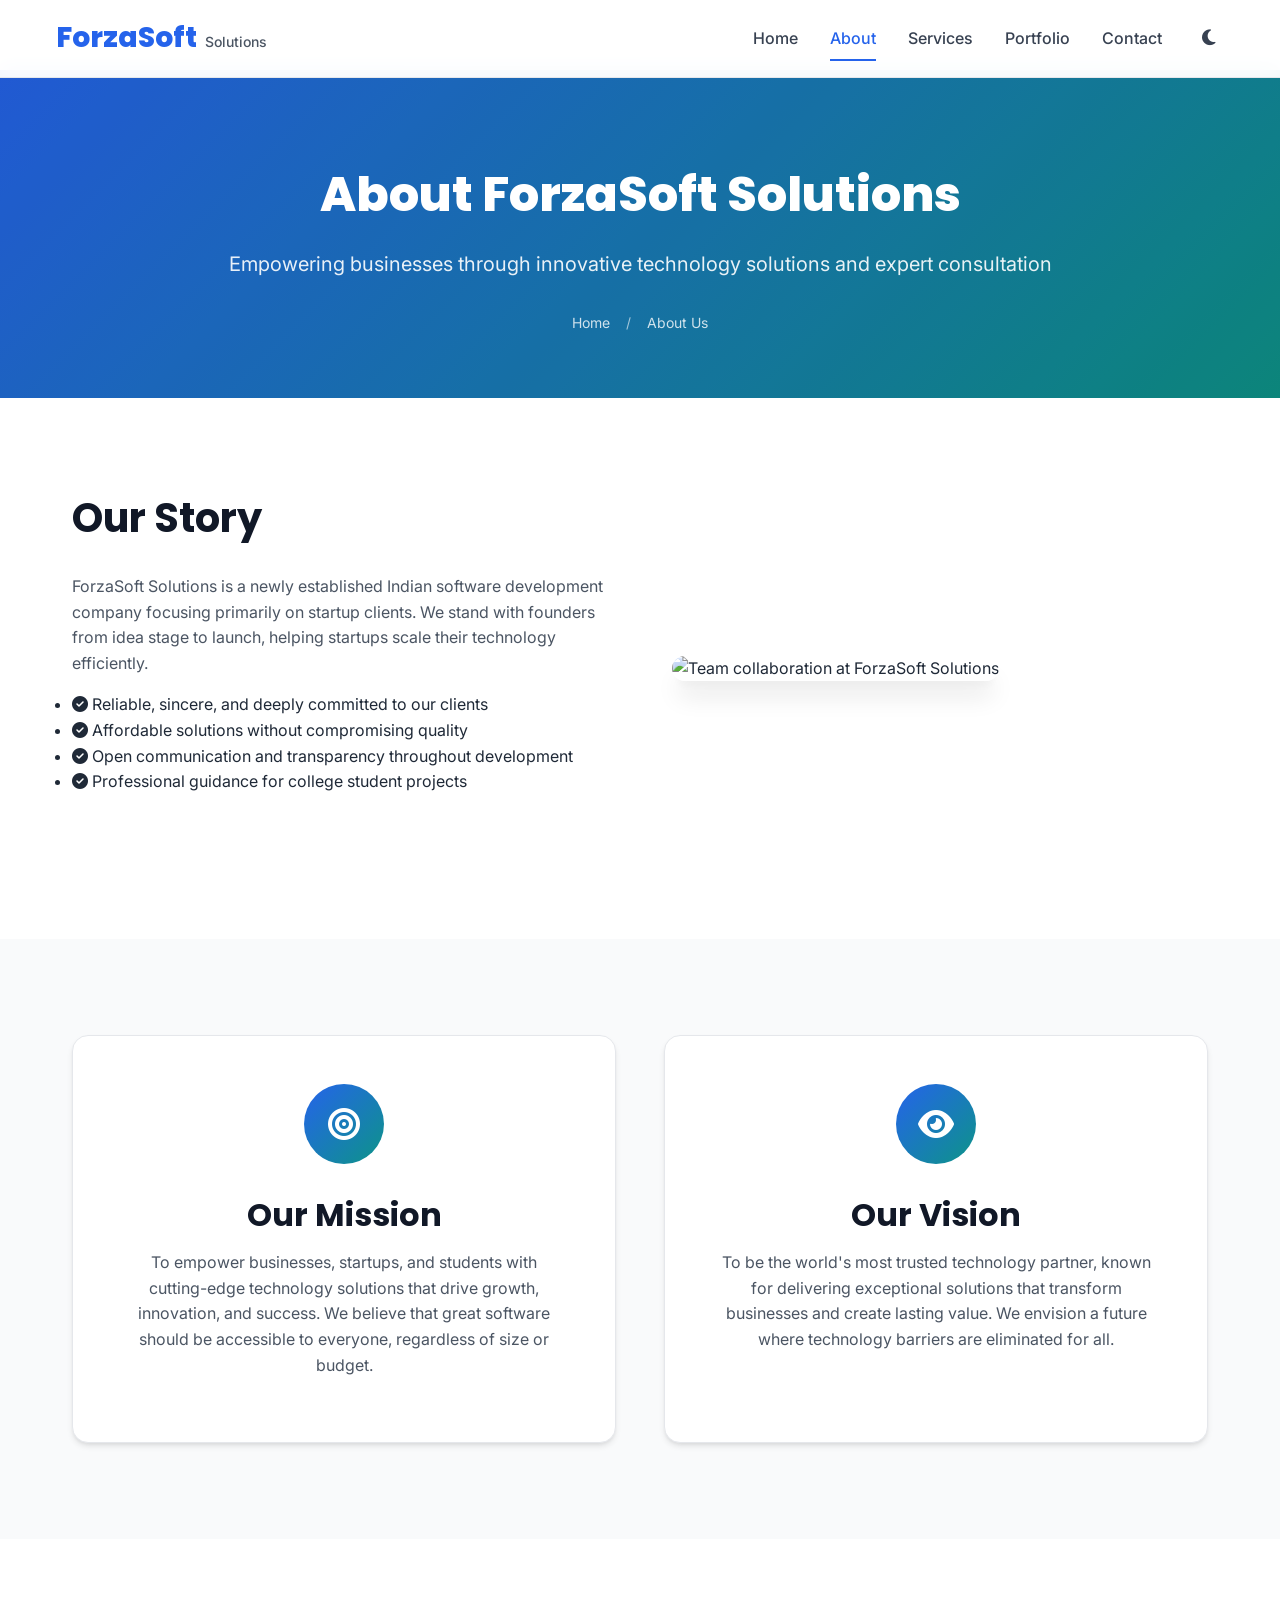
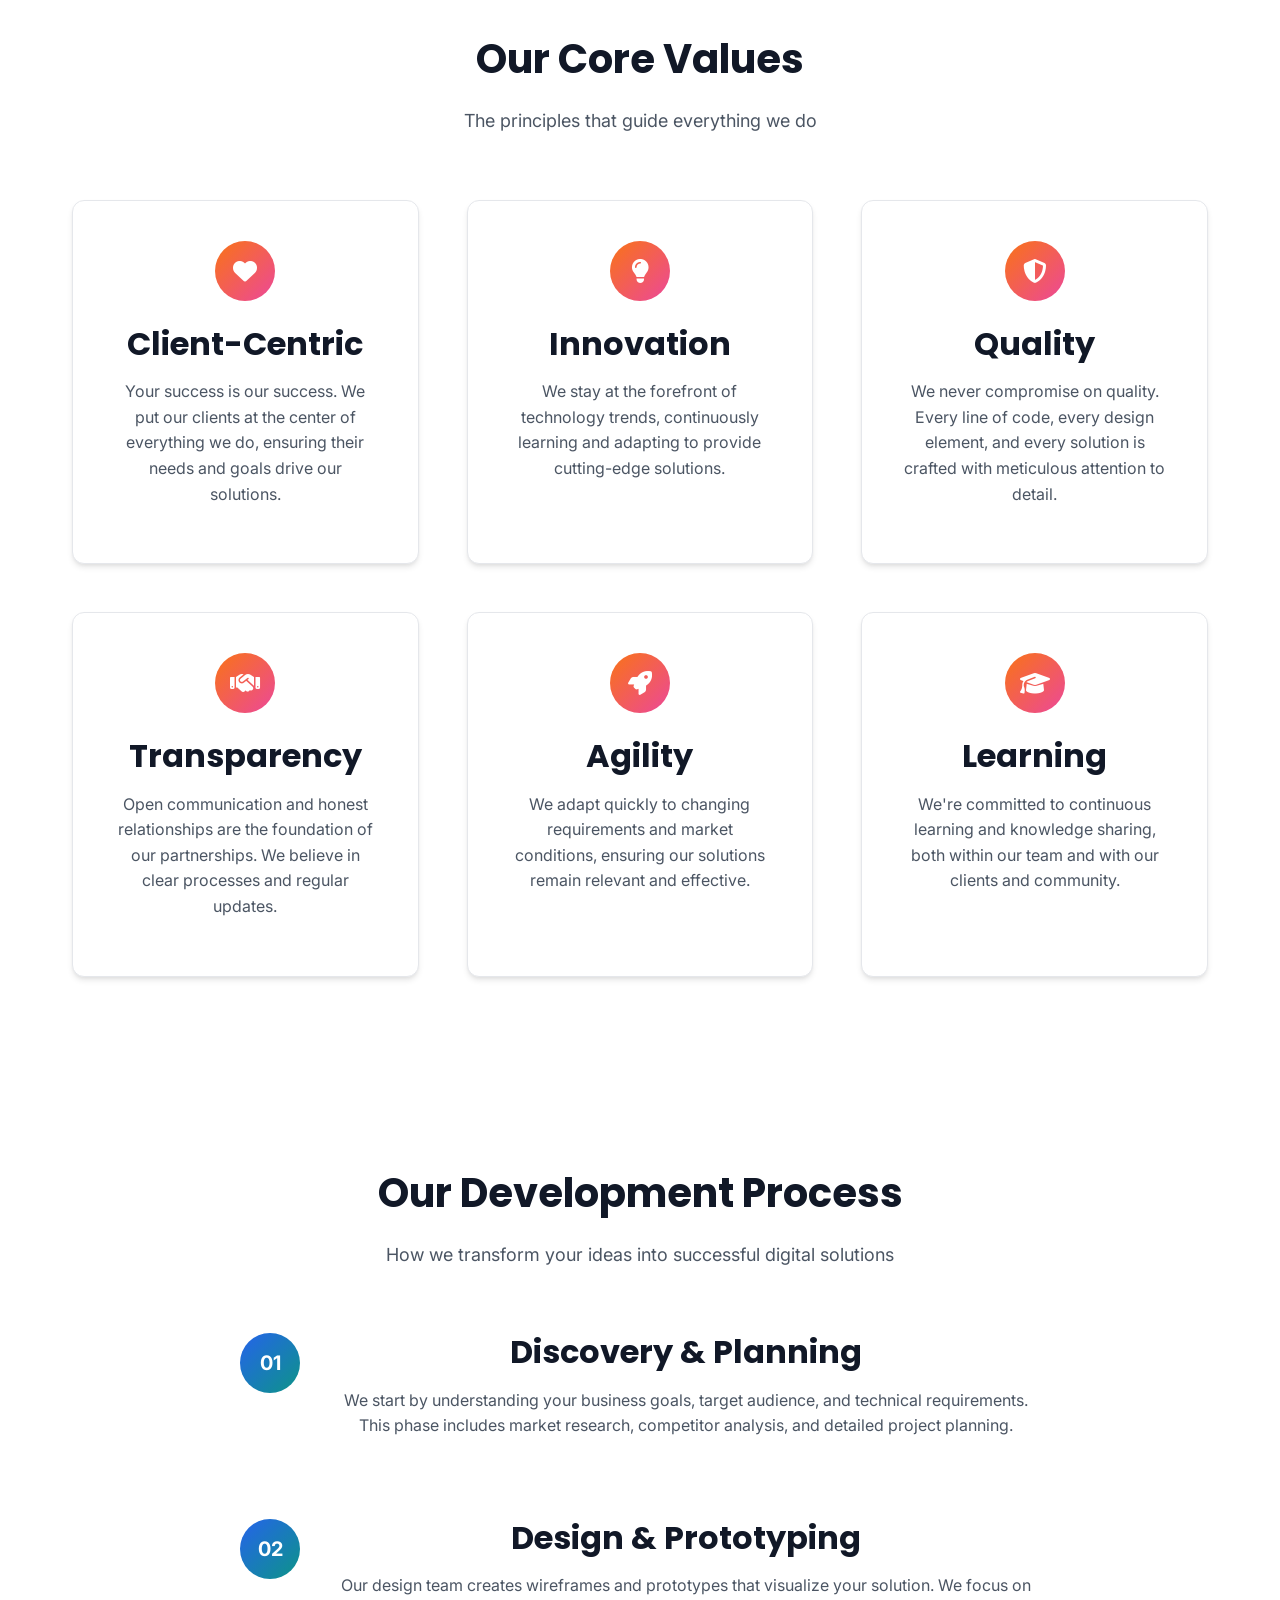
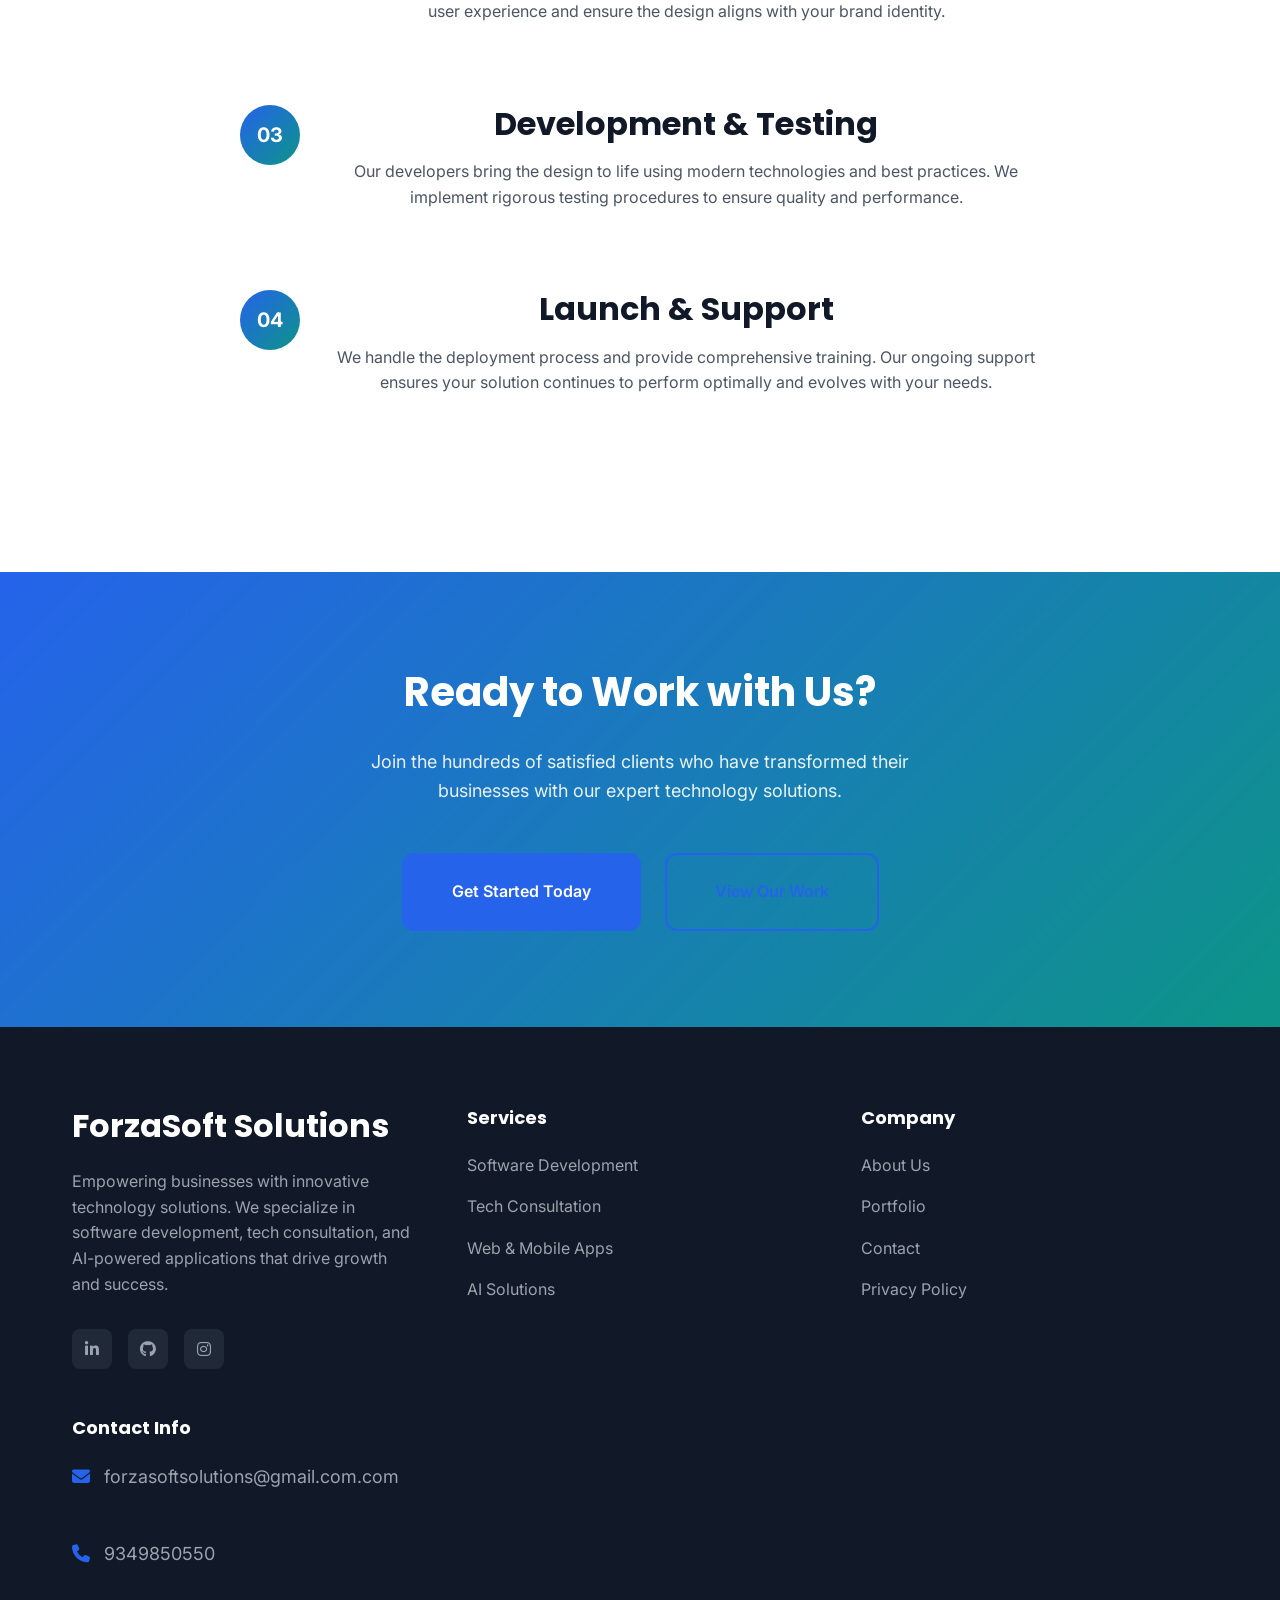
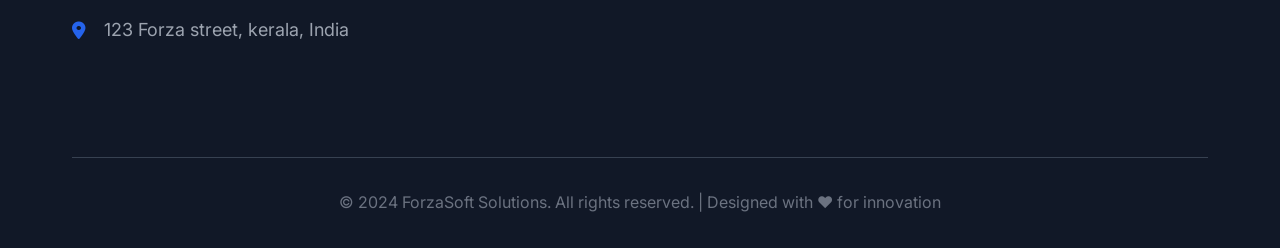
==== about.html @ 4d21c49f "Add files via upload" ====
<!DOCTYPE html>
<html lang="en">
<head>
    <meta charset="UTF-8">
    <meta name="viewport" content="width=device-width, initial-scale=1.0">
    <title>About Us - ForzaSoft Solutions | Our Story & Team</title>
    <meta name="description" content="Learn about ForzaSoft Solutions - our mission, values, and expert team dedicated to delivering innovative software development and tech consultation services.">
    <meta name="keywords" content="about ForzaSoft Solutions, software development team, tech consultation experts, company mission">
    
    <!-- Open Graph Meta Tags -->
    <meta property="og:title" content="About ForzaSoft Solutions - Our Story & Expert Team">
    <meta property="og:description" content="Discover our mission to empower businesses with cutting-edge technology solutions and meet our expert team.">
    <meta property="og:type" content="website">
    <meta property="og:url" content="https://forzasoft-solutions.com/about.html">
    
    <!-- Twitter Card Meta Tags -->
    <meta name="twitter:card" content="summary_large_image">
    <meta name="twitter:title" content="About ForzaSoft Solutions - Our Story & Expert Team">
    <meta name="twitter:description" content="Discover our mission to empower businesses with cutting-edge technology solutions and meet our expert team.">
    
    <!-- Google Fonts -->
    <link href="https://fonts.googleapis.com/css2?family=Inter:wght@300;400;500;600;700&family=Poppins:wght@300;400;500;600;700;800&display=swap" rel="stylesheet">
    
    <!-- Font Awesome -->
    <link rel="stylesheet" href="https://cdnjs.cloudflare.com/ajax/libs/font-awesome/6.4.0/css/all.min.css">
    
    <!-- AOS Animation Library -->
    <link href="https://unpkg.com/aos@2.3.1/dist/aos.css" rel="stylesheet">
    
    <!-- Custom CSS -->
    <link rel="stylesheet" href="style.css">
</head>
<body>
    <!-- Navigation -->
    <nav class="navbar" id="navbar">
        <div class="nav-container">
            <div class="nav-brand">
                <a href="index.html">
                    <span class="logo">ForzaSoft</span>
                    <span class="logo-subtitle">Solutions</span>
                </a>
            </div>
            <div class="nav-menu" id="nav-menu">
                <a href="index.html" class="nav-link">Home</a>
                <a href="about.html" class="nav-link active">About</a>
                <a href="services.html" class="nav-link">Services</a>
                <a href="portfolio.html" class="nav-link">Portfolio</a>
                <a href="contact.html" class="nav-link">Contact</a>
                <button class="theme-toggle" id="theme-toggle" aria-label="Toggle theme">
                    <i class="fas fa-moon"></i>
                </button>
            </div>
            <div class="nav-toggle" id="nav-toggle">
                <span></span>
                <span></span>
                <span></span>
            </div>
        </div>
    </nav>

    <!-- Page Header -->
    <header class="page-header">
        <div class="container">
            <div class="page-header-content" data-aos="fade-up">
                <h1>About ForzaSoft Solutions</h1>
                <p>Empowering businesses through innovative technology solutions and expert consultation</p>
                <nav aria-label="breadcrumb">
                    <ol class="breadcrumb">
                        <li><a href="index.html">Home</a></li>
                        <li>About Us</li>
                    </ol>
                </nav>
            </div>
        </div>
    </header>

    <!-- Main Content -->
    <main>
        <!-- Our Story -->
        <section class="our-story section-padding">
            <div class="container">
                <div class="content-grid">
                    <div class="content-text" data-aos="fade-right">
                        <h2>Our Story</h2>
                        <p class="lead"><p>ForzaSoft Solutions is a newly established Indian software development company focusing primarily on startup clients. We stand with founders from idea stage to launch, helping startups scale their technology efficiently.</p>
                    <ul class="about-points">
                        <li><i class="fas fa-check-circle"></i> Reliable, sincere, and deeply committed to our clients</li>
                        <li><i class="fas fa-check-circle"></i> Affordable solutions without compromising quality</li>
                        <li><i class="fas fa-check-circle"></i> Open communication and transparency throughout development</li>
                        <li><i class="fas fa-check-circle"></i> Professional guidance for college student projects</li>
                    </ul><div class="story-stats">

                        </div>
                    </div>
                    <div class="content-image" data-aos="fade-left">
                        <img src="https://images.pexels.com/photos/3184339/pexels-photo-3184339.jpeg?auto=compress&cs=tinysrgb&w=600&h=800&fit=crop" alt="Team collaboration at ForzaSoft Solutions">
                    </div>
                </div>
            </div>
        </section>

        <!-- Mission & Vision -->
        <section class="mission-vision section-padding bg-light">
            <div class="container">
                <div class="mission-vision-grid">
                    <div class="mission-card" data-aos="fade-up" data-aos-delay="100">
                        <div class="card-icon">
                            <i class="fas fa-bullseye"></i>
                        </div>
                        <h3>Our Mission</h3>
                        <p>To empower businesses, startups, and students with cutting-edge technology solutions that drive growth, innovation, and success. We believe that great software should be accessible to everyone, regardless of size or budget.</p>
                    </div>
                    <div class="vision-card" data-aos="fade-up" data-aos-delay="200">
                        <div class="card-icon">
                            <i class="fas fa-eye"></i>
                        </div>
                        <h3>Our Vision</h3>
                        <p>To be the world's most trusted technology partner, known for delivering exceptional solutions that transform businesses and create lasting value. We envision a future where technology barriers are eliminated for all.</p>
                    </div>
                </div>
            </div>
        </section>

        <!-- Our Values -->
        <section class="our-values section-padding">
            <div class="container">
                <div class="section-header" data-aos="fade-up">
                    <h2>Our Core Values</h2>
                    <p>The principles that guide everything we do</p>
                </div>
                <div class="values-grid">
                    <div class="value-item" data-aos="fade-up" data-aos-delay="100">
                        <div class="value-icon">
                            <i class="fas fa-heart"></i>
                        </div>
                        <h3>Client-Centric</h3>
                        <p>Your success is our success. We put our clients at the center of everything we do, ensuring their needs and goals drive our solutions.</p>
                    </div>
                    <div class="value-item" data-aos="fade-up" data-aos-delay="200">
                        <div class="value-icon">
                            <i class="fas fa-lightbulb"></i>
                        </div>
                        <h3>Innovation</h3>
                        <p>We stay at the forefront of technology trends, continuously learning and adapting to provide cutting-edge solutions.</p>
                    </div>
                    <div class="value-item" data-aos="fade-up" data-aos-delay="300">
                        <div class="value-icon">
                            <i class="fas fa-shield-alt"></i>
                        </div>
                        <h3>Quality</h3>
                        <p>We never compromise on quality. Every line of code, every design element, and every solution is crafted with meticulous attention to detail.</p>
                    </div>
                    <div class="value-item" data-aos="fade-up" data-aos-delay="400">
                        <div class="value-icon">
                            <i class="fas fa-handshake"></i>
                        </div>
                        <h3>Transparency</h3>
                        <p>Open communication and honest relationships are the foundation of our partnerships. We believe in clear processes and regular updates.</p>
                    </div>
                    <div class="value-item" data-aos="fade-up" data-aos-delay="500">
                        <div class="value-icon">
                            <i class="fas fa-rocket"></i>
                        </div>
                        <h3>Agility</h3>
                        <p>We adapt quickly to changing requirements and market conditions, ensuring our solutions remain relevant and effective.</p>
                    </div>
                    <div class="value-item" data-aos="fade-up" data-aos-delay="600">
                        <div class="value-icon">
                            <i class="fas fa-graduation-cap"></i>
                        </div>
                        <h3>Learning</h3>
                        <p>We're committed to continuous learning and knowledge sharing, both within our team and with our clients and community.</p>
                    </div>
                </div>
            </div>
        </section>

    

        <!-- Our Process -->
        <section class="our-process section-padding">
            <div class="container">
                <div class="section-header" data-aos="fade-up">
                    <h2>Our Development Process</h2>
                    <p>How we transform your ideas into successful digital solutions</p>
                </div>
                <div class="process-timeline">
                    <div class="process-step" data-aos="fade-right" data-aos-delay="100">
                        <div class="step-number">01</div>
                        <div class="step-content">
                            <h3>Discovery & Planning</h3>
                            <p>We start by understanding your business goals, target audience, and technical requirements. This phase includes market research, competitor analysis, and detailed project planning.</p>
                        </div>
                    </div>
                    <div class="process-step" data-aos="fade-left" data-aos-delay="200">
                        <div class="step-number">02</div>
                        <div class="step-content">
                            <h3>Design & Prototyping</h3>
                            <p>Our design team creates wireframes and prototypes that visualize your solution. We focus on user experience and ensure the design aligns with your brand identity.</p>
                        </div>
                    </div>
                    <div class="process-step" data-aos="fade-right" data-aos-delay="300">
                        <div class="step-number">03</div>
                        <div class="step-content">
                            <h3>Development & Testing</h3>
                            <p>Our developers bring the design to life using modern technologies and best practices. We implement rigorous testing procedures to ensure quality and performance.</p>
                        </div>
                    </div>
                    <div class="process-step" data-aos="fade-left" data-aos-delay="400">
                        <div class="step-number">04</div>
                        <div class="step-content">
                            <h3>Launch & Support</h3>
                            <p>We handle the deployment process and provide comprehensive training. Our ongoing support ensures your solution continues to perform optimally and evolves with your needs.</p>
                        </div>
                    </div>
                </div>
            </div>
        </section>

        <!-- CTA Section -->
        <section class="cta section-padding">
            <div class="container">
                <div class="cta-content" data-aos="fade-up">
                    <h2>Ready to Work with Us?</h2>
                    <p>Join the hundreds of satisfied clients who have transformed their businesses with our expert technology solutions.</p>
                    <div class="cta-buttons">
                        <a href="contact.html" class="btn btn-primary">Get Started Today</a>
                        <a href="portfolio.html" class="btn btn-outline">View Our Work</a>
                    </div>
                </div>
            </div>
        </section>
    </main>

    <!-- Footer -->
    <footer class="footer">
        <div class="container">
            <div class="footer-content">
                <div class="footer-section">
                    <div class="footer-brand">
                        <h3>ForzaSoft Solutions</h3>
                        <p>Empowering businesses with innovative technology solutions. We specialize in software development, tech consultation, and AI-powered applications that drive growth and success.</p>
                    </div>
                    <div class="social-links">
                        <a href="https://linkedin.com/company/forzasoft-solutions" aria-label="LinkedIn">
                            <i class="fab fa-linkedin-in"></i>
                        </a>
                        <a href="https://github.com/forzasoft-solutions" aria-label="GitHub">
                            <i class="fab fa-github"></i>
                        </a>
                        <a href="https://instagram.com/forzasoftsolutions" aria-label="Instagram">
                            <i class="fab fa-instagram"></i>
                        </a>
                    </div>
                </div>
                <div class="footer-section">
                    <h4>Services</h4>
                    <ul>
                        <li><a href="services.html#software-development">Software Development</a></li>
                        <li><a href="services.html#tech-consultation">Tech Consultation</a></li>
                        <li><a href="services.html#web-mobile-apps">Web & Mobile Apps</a></li>
                        <li><a href="services.html#ai-solutions">AI Solutions</a></li>
                    </ul>
                </div>
                <div class="footer-section">
                    <h4>Company</h4>
                    <ul>
                        <li><a href="about.html">About Us</a></li>
                        <li><a href="portfolio.html">Portfolio</a></li>
                        <li><a href="contact.html">Contact</a></li>
                        <li><a href="#" onclick="openPrivacyPolicy()">Privacy Policy</a></li>
                    </ul>
                </div>
                <div class="footer-section">
                    <h4>Contact Info</h4>
                    <div class="contact-info">
                        <p><i class="fas fa-envelope"></i> forzasoftsolutions@gmail.com.com</p>
                        <p><i class="fas fa-phone"></i> 9349850550</p>
                        <p><i class="fas fa-map-marker-alt"></i> 123 Forza street, kerala, India</p>
                    </div>
                </div>
            </div>
            <div class="footer-bottom">
                <p>&copy; 2024 ForzaSoft Solutions. All rights reserved. | Designed with ❤️ for innovation</p>
            </div>
        </div>
    </footer>

    <!-- Back to Top Button -->
    <button class="back-to-top" id="back-to-top" aria-label="Back to top">
        <i class="fas fa-chevron-up"></i>
    </button>

    <!-- Scripts -->
    <script src="https://unpkg.com/aos@2.3.1/dist/aos.js"></script>
    <script src="scripts.js"></script>
</body>
</html>
---- style.css ----
/* CSS Variables for Color Scheme and Theme */
:root {
    /* Primary Color Palette */
    --primary-blue: #2563eb;
    --primary-blue-light: #3b82f6;
    --primary-blue-dark: #1d4ed8;
    
    /* Secondary Colors */
    --secondary-teal: #0d9488;
    --secondary-teal-light: #14b8a6;
    --secondary-teal-dark: #0f766e;
    
    /* Accent Colors */
    --accent-orange: #f97316;
    --accent-purple: #7c3aed;
    --accent-pink: #ec4899;
    
    /* Status Colors */
    --success: #10b981;
    --warning: #f59e0b;
    --error: #ef4444;
    --info: #06b6d4;
    
    /* Neutral Colors */
    --white: #ffffff;
    --gray-50: #f9fafb;
    --gray-100: #f3f4f6;
    --gray-200: #e5e7eb;
    --gray-300: #d1d5db;
    --gray-400: #9ca3af;
    --gray-500: #6b7280;
    --gray-600: #4b5563;
    --gray-700: #374151;
    --gray-800: #1f2937;
    --gray-900: #111827;
    --black: #000000;
    
    /* Typography */
    --font-primary: 'Inter', -apple-system, BlinkMacSystemFont, 'Segoe UI', Roboto, sans-serif;
    --font-heading: 'Poppins', -apple-system, BlinkMacSystemFont, 'Segoe UI', Roboto, sans-serif;
    
    /* Font Weights */
    --font-light: 300;
    --font-regular: 400;
    --font-medium: 500;
    --font-semibold: 600;
    --font-bold: 700;
    --font-extrabold: 800;
    
    /* Spacing System (8px base) */
    --space-1: 0.5rem;   /* 8px */
    --space-2: 1rem;     /* 16px */
    --space-3: 1.5rem;   /* 24px */
    --space-4: 2rem;     /* 32px */
    --space-5: 2.5rem;   /* 40px */
    --space-6: 3rem;     /* 48px */
    --space-8: 4rem;     /* 64px */
    --space-10: 5rem;    /* 80px */
    --space-12: 6rem;    /* 96px */
    --space-16: 8rem;    /* 128px */
    
    /* Border Radius */
    --radius-sm: 0.375rem;
    --radius-md: 0.5rem;
    --radius-lg: 0.75rem;
    --radius-xl: 1rem;
    --radius-full: 9999px;
    
    /* Shadows */
    --shadow-sm: 0 1px 2px 0 rgba(0, 0, 0, 0.05);
    --shadow-md: 0 4px 6px -1px rgba(0, 0, 0, 0.1), 0 2px 4px -1px rgba(0, 0, 0, 0.06);
    --shadow-lg: 0 10px 15px -3px rgba(0, 0, 0, 0.1), 0 4px 6px -2px rgba(0, 0, 0, 0.05);
    --shadow-xl: 0 20px 25px -5px rgba(0, 0, 0, 0.1), 0 10px 10px -5px rgba(0, 0, 0, 0.04);
    --shadow-2xl: 0 25px 50px -12px rgba(0, 0, 0, 0.25);
    
    /* Transitions */
    --transition-fast: 0.15s ease-in-out;
    --transition-normal: 0.3s ease-in-out;
    --transition-slow: 0.5s ease-in-out;
    
    /* Z-index */
    --z-dropdown: 1000;
    --z-sticky: 1020;
    --z-fixed: 1030;
    --z-modal: 1040;
    --z-popover: 1050;
    --z-tooltip: 1060;
    
    /* Breakpoints */
    --breakpoint-sm: 640px;
    --breakpoint-md: 768px;
    --breakpoint-lg: 1024px;
    --breakpoint-xl: 1280px;
    --breakpoint-2xl: 1536px;
}

/* Dark Theme Variables */
[data-theme="dark"] {
    --white: #1f2937;
    --gray-50: #111827;
    --gray-100: #1f2937;
    --gray-200: #374151;
    --gray-300: #4b5563;
    --gray-400: #6b7280;
    --gray-500: #9ca3af;
    --gray-600: #d1d5db;
    --gray-700: #e5e7eb;
    --gray-800: #f3f4f6;
    --gray-900: #f9fafb;
    --black: #ffffff;
}

/* Reset and Base Styles */
*,
*::before,
*::after {
    box-sizing: border-box;
    margin: 0;
    padding: 0;
}

html {
    font-size: 16px;
    scroll-behavior: smooth;
    overflow-x: hidden;
}

body {
    font-family: var(--font-primary);
    font-weight: var(--font-regular);
    line-height: 1.6;
    color: var(--gray-800);
    background-color: var(--white);
    overflow-x: hidden;
    transition: color var(--transition-normal), background-color var(--transition-normal);
}

/* Typography */
h1, h2, h3, h4, h5, h6 {
    font-family: var(--font-heading);
    font-weight: var(--font-bold);
    line-height: 1.2;
    color: var(--gray-900);
    margin-bottom: var(--space-2);
}

h1 { font-size: 3rem; font-weight: var(--font-extrabold); }
h2 { font-size: 2.5rem; }
h3 { font-size: 2rem; }
h4 { font-size: 1.5rem; }
h5 { font-size: 1.25rem; }
h6 { font-size: 1.125rem; }

p {
    margin-bottom: var(--space-2);
    color: var(--gray-600);
}

a {
    color: var(--primary-blue);
    text-decoration: none;
    transition: color var(--transition-fast);
}

a:hover {
    color: var(--primary-blue-dark);
}

/* Container */
.container {
    max-width: 1200px;
    margin: 0 auto;
    padding: 0 var(--space-2);
}

@media (min-width: 640px) {
    .container { padding: 0 var(--space-3); }
}

@media (min-width: 1024px) {
    .container { padding: 0 var(--space-4); }
}

/* Section Padding */
.section-padding {
    padding: var(--space-10) 0;
}

@media (min-width: 768px) {
    .section-padding { padding: var(--space-12) 0; }
}

/* Background Utilities */
.bg-light {
    background-color: var(--gray-50);
}

/* Loading Screen */
#loading-screen {
    position: fixed;
    top: 0;
    left: 0;
    width: 100%;
    height: 100%;
    background: linear-gradient(135deg, var(--primary-blue), var(--secondary-teal));
    z-index: 9999;
    display: flex;
    align-items: center;
    justify-content: center;
    opacity: 1;
    visibility: visible;
    transition: opacity 0.5s ease, visibility 0.5s ease;
}

#loading-screen.hidden {
    opacity: 0;
    visibility: hidden;
}

.loader {
    text-align: center;
    color: var(--white);
}

.logo-animation h1 {
    font-family: var(--font-heading);
    font-size: 3rem;
    font-weight: var(--font-extrabold);
    color: var(--white);
    margin-bottom: var(--space-4);
    animation: fadeInUp 1s ease-out;
}

.loading-bar {
    width: 200px;
    height: 4px;
    background: rgba(255, 255, 255, 0.3);
    border-radius: var(--radius-full);
    overflow: hidden;
    margin: 0 auto;
}

.loading-bar::after {
    content: '';
    display: block;
    width: 40%;
    height: 100%;
    background: var(--white);
    border-radius: var(--radius-full);
    animation: loading 2s infinite;
}

@keyframes loading {
    0% { transform: translateX(-100%); }
    100% { transform: translateX(350%); }
}

@keyframes fadeInUp {
    from {
        opacity: 0;
        transform: translateY(30px);
    }
    to {
        opacity: 1;
        transform: translateY(0);
    }
}

/* Navigation */
.navbar {
    position: fixed;
    top: 0;
    left: 0;
    width: 100%;
    background: rgba(255, 255, 255, 0.95);
    backdrop-filter: blur(10px);
    border-bottom: 1px solid var(--gray-200);
    z-index: var(--z-sticky);
    transition: all var(--transition-normal);
}

.navbar.scrolled {
    background: var(--white);
    box-shadow: var(--shadow-md);
}

.nav-container {
    max-width: 1200px;
    margin: 0 auto;
    display: flex;
    align-items: center;
    justify-content: space-between;
    padding: var(--space-2) var(--space-2);
    min-height: 70px;
}

.nav-brand a {
    display: flex;
    align-items: baseline;
    gap: var(--space-1);
    text-decoration: none;
}

.logo {
    font-family: var(--font-heading);
    font-size: 1.75rem;
    font-weight: var(--font-extrabold);
    color: var(--primary-blue);
}

.logo-subtitle {
    font-size: 0.875rem;
    font-weight: var(--font-medium);
    color: var(--gray-600);
}

.nav-menu {
    display: flex;
    align-items: center;
    gap: var(--space-4);
    list-style: none;
}

.nav-link {
    position: relative;
    font-weight: var(--font-medium);
    color: var(--gray-700);
    padding: var(--space-1) 0;
    transition: color var(--transition-fast);
}

.nav-link:hover,
.nav-link.active {
    color: var(--primary-blue);
}

.nav-link::after {
    content: '';
    position: absolute;
    bottom: -2px;
    left: 0;
    width: 0;
    height: 2px;
    background: var(--primary-blue);
    transition: width var(--transition-fast);
}

.nav-link:hover::after,
.nav-link.active::after {
    width: 100%;
}

.theme-toggle {
    background: none;
    border: none;
    color: var(--gray-700);
    font-size: 1.125rem;
    cursor: pointer;
    padding: var(--space-1);
    border-radius: var(--radius-md);
    transition: all var(--transition-fast);
}

.theme-toggle:hover {
    color: var(--primary-blue);
    background: var(--gray-100);
}

.nav-toggle {
    display: none;
    flex-direction: column;
    cursor: pointer;
    gap: 4px;
}

.nav-toggle span {
    width: 25px;
    height: 3px;
    background: var(--gray-700);
    border-radius: var(--radius-full);
    transition: all var(--transition-fast);
}

/* Mobile Navigation */
@media (max-width: 768px) {
    .nav-menu {
        position: fixed;
        top: 70px;
        left: 0;
        width: 100%;
        background: var(--white);
        flex-direction: column;
        padding: var(--space-4);
        box-shadow: var(--shadow-lg);
        transform: translateY(-100%);
        opacity: 0;
        visibility: hidden;
        transition: all var(--transition-normal);
    }
    
    .nav-menu.active {
        transform: translateY(0);
        opacity: 1;
        visibility: visible;
    }
    
    .nav-toggle {
        display: flex;
    }
    
    .nav-toggle.active span:nth-child(1) {
        transform: rotate(45deg) translate(5px, 5px);
    }
    
    .nav-toggle.active span:nth-child(2) {
        opacity: 0;
    }
    
    .nav-toggle.active span:nth-child(3) {
        transform: rotate(-45deg) translate(7px, -6px);
    }
}

/* Hero Section */
.hero {
    position: relative;
    min-height: 100vh;
    display: flex;
    align-items: center;
    overflow: hidden;
}

.hero-background {
    position: absolute;
    top: 0;
    left: 0;
    width: 100%;
    height: 100%;
    background: linear-gradient(135deg, var(--primary-blue) 0%, var(--secondary-teal) 100%);
    z-index: -2;
}

.hero-overlay {
    position: absolute;
    top: 0;
    left: 0;
    width: 100%;
    height: 100%;
    background: rgba(0, 0, 0, 0.1);
    z-index: -1;
}

.hero-content {
    text-align: center;
    color: var(--white);
    max-width: 800px;
    margin: 0 auto;
    padding-top: var(--space-10);
}

.hero-title {
    font-size: 3.5rem;
    font-weight: var(--font-extrabold);
    margin-bottom: var(--space-4);
    line-height: 1.1;
}

.text-gradient {
    background: linear-gradient(135deg, var(--accent-orange), var(--accent-pink));
    -webkit-background-clip: text;
    -webkit-text-fill-color: transparent;
    background-clip: text;
}

.hero-description {
    font-size: 1.25rem;
    margin-bottom: var(--space-6);
    color: rgba(255, 255, 255, 0.9);
    max-width: 600px;
    margin-left: auto;
    margin-right: auto;
}

.hero-buttons {
    display: flex;
    gap: var(--space-3);
    justify-content: center;
    margin-bottom: var(--space-8);
    flex-wrap: wrap;
}

.hero-stats {
    display: flex;
    justify-content: center;
    gap: var(--space-6);
    flex-wrap: wrap;
}

.stat {
    text-align: center;
}

.stat h3 {
    font-size: 2.5rem;
    font-weight: var(--font-extrabold);
    color: var(--white);
    margin-bottom: var(--space-1);
}

.stat p {
    color: rgba(255, 255, 255, 0.8);
    font-size: 0.875rem;
    margin: 0;
}

/* Responsive Hero */
@media (max-width: 768px) {
    .hero-title {
        font-size: 2.5rem;
    }
    
    .hero-description {
        font-size: 1.125rem;
    }
    
    .hero-buttons {
        flex-direction: column;
        align-items: center;
    }
    
    .hero-stats {
        gap: var(--space-4);
    }
}

/* Buttons */
.btn {
    display: inline-flex;
    align-items: center;
    justify-content: center;
    gap: var(--space-1);
    padding: var(--space-3) var(--space-6);
    font-size: 1rem;
    font-weight: var(--font-semibold);
    text-decoration: none;
    border: 2px solid transparent;
    border-radius: var(--radius-lg);
    cursor: pointer;
    transition: all var(--transition-fast);
    text-align: center;
    min-width: 120px;
}

.btn-primary {
    background: var(--primary-blue);
    color: var(--white);
    border-color: var(--primary-blue);
}

.btn-primary:hover {
    background: var(--primary-blue-dark);
    border-color: var(--primary-blue-dark);
    color: var(--white);
    transform: translateY(-2px);
    box-shadow: var(--shadow-lg);
}

.btn-outline {
    background: transparent;
    color: var(--white);
    border-color: var(--white);
}

.btn-outline:hover {
    background: var(--white);
    color: var(--primary-blue);
    transform: translateY(-2px);
    box-shadow: var(--shadow-lg);
}

/* On non-hero sections */
.section-padding .btn-outline {
    color: var(--primary-blue);
    border-color: var(--primary-blue);
}

.section-padding .btn-outline:hover {
    background: var(--primary-blue);
    color: var(--white);
}

/* Section Headers */
.section-header {
    text-align: center;
    max-width: 600px;
    margin: 0 auto var(--space-8);
}

.section-header h2 {
    margin-bottom: var(--space-3);
}

.section-header p {
    font-size: 1.125rem;
    color: var(--gray-600);
}

/* Services Preview */
.services-grid {
    display: grid;
    grid-template-columns: repeat(auto-fit, minmax(280px, 1fr));
    gap: var(--space-6);
}

.service-card {
    background: var(--white);
    padding: var(--space-6);
    border-radius: var(--radius-xl);
    box-shadow: var(--shadow-md);
    text-align: center;
    transition: all var(--transition-normal);
    border: 1px solid var(--gray-200);
}

.service-card:hover {
    transform: translateY(-8px);
    box-shadow: var(--shadow-xl);
    border-color: var(--primary-blue);
}

.service-icon {
    width: 80px;
    height: 80px;
    background: linear-gradient(135deg, var(--primary-blue), var(--secondary-teal));
    border-radius: var(--radius-full);
    display: flex;
    align-items: center;
    justify-content: center;
    margin: 0 auto var(--space-4);
    font-size: 2rem;
    color: var(--white);
}

.service-card h3 {
    margin-bottom: var(--space-3);
    color: var(--gray-900);
}

.service-card p {
    margin-bottom: var(--space-4);
    line-height: 1.6;
}

.service-link {
    display: inline-flex;
    align-items: center;
    gap: var(--space-1);
    color: var(--primary-blue);
    font-weight: var(--font-semibold);
    transition: gap var(--transition-fast);
}

.service-link:hover {
    gap: var(--space-2);
}

/* Features Grid */
.features-grid {
    display: grid;
    grid-template-columns: repeat(auto-fit, minmax(300px, 1fr));
    gap: var(--space-6);
}

.feature-item {
    display: flex;
    gap: var(--space-4);
    align-items: flex-start;
}

.feature-icon {
    width: 60px;
    height: 60px;
    background: linear-gradient(135deg, var(--accent-orange), var(--accent-pink));
    border-radius: var(--radius-lg);
    display: flex;
    align-items: center;
    justify-content: center;
    font-size: 1.5rem;
    color: var(--white);
    flex-shrink: 0;
}

.feature-content h3 {
    margin-bottom: var(--space-2);
}

/* Testimonials */
.testimonials-grid {
    display: grid;
    grid-template-columns: repeat(auto-fit, minmax(350px, 1fr));
    gap: var(--space-6);
}

.testimonial-card {
    background: var(--white);
    padding: var(--space-6);
    border-radius: var(--radius-xl);
    box-shadow: var(--shadow-md);
    border: 1px solid var(--gray-200);
    transition: all var(--transition-normal);
}

.testimonial-card:hover {
    transform: translateY(-4px);
    box-shadow: var(--shadow-lg);
}

.testimonial-content {
    margin-bottom: var(--space-4);
}

.stars {
    display: flex;
    gap: 4px;
    margin-bottom: var(--space-3);
    color: var(--warning);
}

.testimonial-author {
    display: flex;
    align-items: center;
    gap: var(--space-3);
}

.author-avatar {
    width: 50px;
    height: 50px;
    border-radius: var(--radius-full);
    overflow: hidden;
    flex-shrink: 0;
}

.author-avatar img {
    width: 100%;
    height: 100%;
    object-fit: cover;
}

.author-info h4 {
    margin-bottom: 4px;
    font-size: 1rem;
}

.author-info p {
    color: var(--gray-500);
    font-size: 0.875rem;
    margin: 0;
}

/* FAQ Section */
.faq-container {
    max-width: 800px;
    margin: 0 auto;
}

.faq-item {
    background: var(--white);
    border: 1px solid var(--gray-200);
    border-radius: var(--radius-lg);
    margin-bottom: var(--space-3);
    overflow: hidden;
    transition: all var(--transition-normal);
}

.faq-item:hover {
    border-color: var(--primary-blue);
    box-shadow: var(--shadow-md);
}

.faq-question {
    display: flex;
    align-items: center;
    justify-content: space-between;
    padding: var(--space-4);
    cursor: pointer;
    background: var(--white);
    transition: background-color var(--transition-fast);
}

.faq-question:hover {
    background: var(--gray-50);
}

.faq-question h3 {
    margin: 0;
    font-size: 1.125rem;
    color: var(--gray-900);
}

.faq-question i {
    color: var(--primary-blue);
    transition: transform var(--transition-fast);
}

.faq-item.active .faq-question i {
    transform: rotate(180deg);
}

.faq-answer {
    padding: 0 var(--space-4);
    max-height: 0;
    overflow: hidden;
    transition: all var(--transition-normal);
}

.faq-item.active .faq-answer {
    padding: 0 var(--space-4) var(--space-4);
    max-height: 200px;
}

.faq-answer p {
    margin: 0;
    color: var(--gray-600);
    line-height: 1.6;
}

/* CTA Section */
.cta {
    background: linear-gradient(135deg, var(--primary-blue), var(--secondary-teal));
    color: var(--white);
    text-align: center;
}

.cta-content h2 {
    color: var(--white);
    margin-bottom: var(--space-4);
}

.cta-content p {
    font-size: 1.125rem;
    color: rgba(255, 255, 255, 0.9);
    margin-bottom: var(--space-6);
    max-width: 600px;
    margin-left: auto;
    margin-right: auto;
}

.cta-buttons {
    display: flex;
    gap: var(--space-3);
    justify-content: center;
    flex-wrap: wrap;
}

/* Footer */
.footer {
    background: var(--gray-900);
    color: var(--gray-300);
    padding: var(--space-10) 0 var(--space-4);
}

.footer-content {
    display: grid;
    grid-template-columns: repeat(auto-fit, minmax(250px, 1fr));
    gap: var(--space-6);
    margin-bottom: var(--space-8);
}

.footer-brand h3 {
    color: var(--white);
    margin-bottom: var(--space-3);
}

.footer-brand p {
    color: var(--gray-400);
    line-height: 1.6;
    margin-bottom: var(--space-4);
}

.footer-section h4 {
    color: var(--white);
    margin-bottom: var(--space-3);
    font-size: 1.125rem;
}

.footer-section ul {
    list-style: none;
}

.footer-section ul li {
    margin-bottom: var(--space-2);
}

.footer-section ul li a {
    color: var(--gray-400);
    transition: color var(--transition-fast);
}

.footer-section ul li a:hover {
    color: var(--white);
}

.contact-info p {
    display: flex;
    align-items: center;
    gap: var(--space-2);
    margin-bottom: var(--space-2);
    color: var(--gray-400);
}

.contact-info i {
    width: 16px;
    color: var(--primary-blue);
}

.social-links {
    display: flex;
    gap: var(--space-2);
}

.social-links a {
    width: 40px;
    height: 40px;
    background: var(--gray-800);
    border-radius: var(--radius-md);
    display: flex;
    align-items: center;
    justify-content: center;
    color: var(--gray-400);
    transition: all var(--transition-fast);
}

.social-links a:hover {
    background: var(--primary-blue);
    color: var(--white);
    transform: translateY(-2px);
}

.footer-bottom {
    border-top: 1px solid var(--gray-700);
    padding-top: var(--space-4);
    text-align: center;
}

.footer-bottom p {
    color: var(--gray-500);
    margin: 0;
}

/* Back to Top Button */
.back-to-top {
    position: fixed;
    bottom: var(--space-4);
    right: var(--space-4);
    width: 50px;
    height: 50px;
    background: var(--primary-blue);
    color: var(--white);
    border: none;
    border-radius: var(--radius-full);
    cursor: pointer;
    opacity: 0;
    visibility: hidden;
    transition: all var(--transition-normal);
    z-index: var(--z-fixed);
    font-size: 1.25rem;
    display: flex;
    align-items: center;
    justify-content: center;
}

.back-to-top.visible {
    opacity: 1;
    visibility: visible;
}

.back-to-top:hover {
    background: var(--primary-blue-dark);
    transform: translateY(-2px);
    box-shadow: var(--shadow-lg);
}

/* Page Header */
.page-header {
    background: linear-gradient(135deg, var(--primary-blue), var(--secondary-teal));
    color: var(--white);
    padding: var(--space-12) 0 var(--space-8);
    margin-top: 70px;
    text-align: center;
    position: relative;
}

.page-header::before {
    content: '';
    position: absolute;
    top: 0;
    left: 0;
    right: 0;
    bottom: 0;
    background: rgba(0, 0, 0, 0.1);
}

.page-header-content {
    position: relative;
    z-index: 1;
}

.page-header h1 {
    color: var(--white);
    margin-bottom: var(--space-3);
    font-size: 3rem;
}

.page-header p {
    font-size: 1.25rem;
    color: rgba(255, 255, 255, 0.9);
    margin-bottom: var(--space-4);
}

.breadcrumb {
    display: flex;
    justify-content: center;
    gap: var(--space-2);
    list-style: none;
    font-size: 0.875rem;
    color: rgba(255, 255, 255, 0.8);
}

.breadcrumb li:not(:last-child)::after {
    content: '/';
    margin-left: var(--space-2);
    color: rgba(255, 255, 255, 0.6);
}

.breadcrumb a {
    color: rgba(255, 255, 255, 0.8);
    text-decoration: none;
}

.breadcrumb a:hover {
    color: var(--white);
}

/* About Page Styles */
.content-grid {
    display: grid;
    grid-template-columns: 1fr 1fr;
    gap: var(--space-8);
    align-items: center;
}

.content-text .lead {
    font-size: 1.25rem;
    font-weight: var(--font-medium);
    color: var(--gray-700);
    margin-bottom: var(--space-4);
}

.story-stats {
    display: flex;
    gap: var(--space-6);
    margin-top: var(--space-6);
}

.stat-item {
    text-align: center;
}

.stat-item h3 {
    font-size: 2rem;
    color: var(--primary-blue);
    margin-bottom: var(--space-1);
}

.stat-item p {
    font-size: 0.875rem;
    color: var(--gray-600);
    margin: 0;
}

.content-image img {
    width: 100%;
    height: auto;
    border-radius: var(--radius-xl);
    box-shadow: var(--shadow-xl);
}

.mission-vision-grid {
    display: grid;
    grid-template-columns: repeat(auto-fit, minmax(300px, 1fr));
    gap: var(--space-6);
}

.mission-card,
.vision-card {
    background: var(--white);
    padding: var(--space-6);
    border-radius: var(--radius-xl);
    box-shadow: var(--shadow-md);
    text-align: center;
    border: 1px solid var(--gray-200);
    transition: all var(--transition-normal);
}

.mission-card:hover,
.vision-card:hover {
    transform: translateY(-4px);
    box-shadow: var(--shadow-lg);
    border-color: var(--primary-blue);
}

.card-icon {
    width: 80px;
    height: 80px;
    background: linear-gradient(135deg, var(--primary-blue), var(--secondary-teal));
    border-radius: var(--radius-full);
    display: flex;
    align-items: center;
    justify-content: center;
    margin: 0 auto var(--space-4);
    font-size: 2rem;
    color: var(--white);
}

.values-grid {
    display: grid;
    grid-template-columns: repeat(auto-fit, minmax(300px, 1fr));
    gap: var(--space-6);
}

.value-item {
    background: var(--white);
    padding: var(--space-5);
    border-radius: var(--radius-lg);
    box-shadow: var(--shadow-md);
    text-align: center;
    border: 1px solid var(--gray-200);
    transition: all var(--transition-normal);
}

.value-item:hover {
    transform: translateY(-4px);
    box-shadow: var(--shadow-lg);
    border-color: var(--primary-blue);
}

.value-icon {
    width: 60px;
    height: 60px;
    background: linear-gradient(135deg, var(--accent-orange), var(--accent-pink));
    border-radius: var(--radius-full);
    display: flex;
    align-items: center;
    justify-content: center;
    margin: 0 auto var(--space-3);
    font-size: 1.5rem;
    color: var(--white);
}

.team-grid {
    display: grid;
    grid-template-columns: repeat(auto-fit, minmax(280px, 1fr));
    gap: var(--space-6);
}

.team-member {
    background: var(--white);
    border-radius: var(--radius-xl);
    overflow: hidden;
    box-shadow: var(--shadow-md);
    transition: all var(--transition-normal);
    border: 1px solid var(--gray-200);
}

.team-member:hover {
    transform: translateY(-8px);
    box-shadow: var(--shadow-xl);
}

.member-image {
    position: relative;
    overflow: hidden;
}

.member-image img {
    width: 100%;
    height: 300px;
    object-fit: cover;
    transition: transform var(--transition-slow);
}

.member-overlay {
    position: absolute;
    top: 0;
    left: 0;
    right: 0;
    bottom: 0;
    background: rgba(37, 99, 235, 0.9);
    display: flex;
    align-items: center;
    justify-content: center;
    opacity: 0;
    transition: opacity var(--transition-normal);
}

.team-member:hover .member-overlay {
    opacity: 1;
}

.team-member:hover .member-image img {
    transform: scale(1.1);
}

.member-social {
    display: flex;
    gap: var(--space-2);
}

.member-social a {
    width: 40px;
    height: 40px;
    background: var(--white);
    color: var(--primary-blue);
    border-radius: var(--radius-full);
    display: flex;
    align-items: center;
    justify-content: center;
    transition: all var(--transition-fast);
}

.member-social a:hover {
    background: var(--primary-blue);
    color: var(--white);
    transform: translateY(-2px);
}

.member-info {
    padding: var(--space-4);
    text-align: center;
}

.member-role {
    color: var(--primary-blue);
    font-weight: var(--font-semibold);
    margin-bottom: var(--space-2);
}

.member-description {
    font-size: 0.875rem;
    line-height: 1.6;
    margin: 0;
}

.process-timeline {
    max-width: 800px;
    margin: 0 auto;
}

.process-step {
    display: flex;
    gap: var(--space-4);
    align-items: flex-start;
    margin-bottom: var(--space-8);
}

.step-number {
    width: 60px;
    height: 60px;
    background: linear-gradient(135deg, var(--primary-blue), var(--secondary-teal));
    color: var(--white);
    border-radius: var(--radius-full);
    display: flex;
    align-items: center;
    justify-content: center;
    font-size: 1.25rem;
    font-weight: var(--font-bold);
    flex-shrink: 0;
}

.step-content h3 {
    margin-bottom: var(--space-2);
}

/* Services Page Styles */
.service-detail {
    padding: var(--space-10) 0;
}

.service-header {
    text-align: center;
    margin-bottom: var(--space-8);
}

.service-icon-large {
    width: 100px;
    height: 100px;
    background: linear-gradient(135deg, var(--primary-blue), var(--secondary-teal));
    border-radius: var(--radius-full);
    display: flex;
    align-items: center;
    justify-content: center;
    margin: 0 auto var(--space-4);
    font-size: 2.5rem;
    color: var(--white);
}

.service-subtitle {
    font-size: 1.25rem;
    color: var(--gray-600);
    max-width: 600px;
    margin: 0 auto;
}

.service-details-grid {
    display: grid;
    grid-template-columns: 1fr 1fr;
    gap: var(--space-8);
    align-items: flex-start;
}

.service-features {
    list-style: none;
    margin-top: var(--space-4);
}

.service-features li {
    display: flex;
    align-items: center;
    gap: var(--space-2);
    margin-bottom: var(--space-2);
}

.service-features i {
    color: var(--success);
}

.tech-stack {
    display: flex;
    flex-direction: column;
    gap: var(--space-4);
}

.tech-category h4 {
    margin-bottom: var(--space-2);
    color: var(--gray-900);
}

.tech-items {
    display: flex;
    flex-wrap: wrap;
    gap: var(--space-2);
}

.tech-item {
    background: var(--gray-100);
    color: var(--gray-700);
    padding: var(--space-1) var(--space-3);
    border-radius: var(--radius-full);
    font-size: 0.875rem;
    font-weight: var(--font-medium);
}

.consultation-grid {
    display: grid;
    grid-template-columns: repeat(auto-fit, minmax(280px, 1fr));
    gap: var(--space-6);
}

.consultation-item {
    background: var(--white);
    padding: var(--space-5);
    border-radius: var(--radius-lg);
    box-shadow: var(--shadow-md);
    text-align: center;
    border: 1px solid var(--gray-200);
    transition: all var(--transition-normal);
}

.consultation-item:hover {
    transform: translateY(-4px);
    box-shadow: var(--shadow-lg);
    border-color: var(--primary-blue);
}

.consultation-icon {
    width: 60px;
    height: 60px;
    background: linear-gradient(135deg, var(--accent-orange), var(--accent-pink));
    border-radius: var(--radius-full);
    display: flex;
    align-items: center;
    justify-content: center;
    margin: 0 auto var(--space-3);
    font-size: 1.5rem;
    color: var(--white);
}

.app-types-grid {
    display: grid;
    grid-template-columns: repeat(auto-fit, minmax(300px, 1fr));
    gap: var(--space-6);
}

.app-type {
    background: var(--white);
    padding: var(--space-6);
    border-radius: var(--radius-xl);
    box-shadow: var(--shadow-md);
    border: 1px solid var(--gray-200);
    transition: all var(--transition-normal);
}

.app-type:hover {
    transform: translateY(-4px);
    box-shadow: var(--shadow-lg);
    border-color: var(--primary-blue);
}

.app-icon {
    width: 80px;
    height: 80px;
    background: linear-gradient(135deg, var(--primary-blue), var(--secondary-teal));
    border-radius: var(--radius-full);
    display: flex;
    align-items: center;
    justify-content: center;
    margin-bottom: var(--space-4);
    font-size: 2rem;
    color: var(--white);
}

.app-type ul {
    list-style: none;
    margin-top: var(--space-3);
}

.app-type li {
    padding: var(--space-1) 0;
    color: var(--gray-600);
    position: relative;
    padding-left: var(--space-4);
}

.app-type li::before {
    content: '•';
    color: var(--primary-blue);
    position: absolute;
    left: 0;
    font-weight: var(--font-bold);
}

.ai-solutions-grid {
    display: grid;
    grid-template-columns: repeat(auto-fit, minmax(300px, 1fr));
    gap: var(--space-6);
}

.ai-solution {
    background: var(--white);
    padding: var(--space-6);
    border-radius: var(--radius-xl);
    box-shadow: var(--shadow-md);
    border: 1px solid var(--gray-200);
    transition: all var(--transition-normal);
}

.ai-solution:hover {
    transform: translateY(-4px);
    box-shadow: var(--shadow-lg);
    border-color: var(--primary-blue);
}

.ai-solution h3 {
    color: var(--gray-900);
    margin-bottom: var(--space-3);
}

.ai-features {
    display: flex;
    flex-wrap: wrap;
    gap: var(--space-2);
    margin-top: var(--space-4);
}

.ai-features span {
    background: var(--gray-100);
    color: var(--gray-700);
    padding: var(--space-1) var(--space-2);
    border-radius: var(--radius-md);
    font-size: 0.75rem;
    font-weight: var(--font-medium);
}

.process-steps {
    display: grid;
    grid-template-columns: repeat(auto-fit, minmax(200px, 1fr));
    gap: var(--space-6);
}

.process-step {
    text-align: center;
}

.step-icon {
    width: 80px;
    height: 80px;
    background: linear-gradient(135deg, var(--primary-blue), var(--secondary-teal));
    border-radius: var(--radius-full);
    display: flex;
    align-items: center;
    justify-content: center;
    margin: 0 auto var(--space-4);
    font-size: 1.5rem;
    font-weight: var(--font-bold);
    color: var(--white);
}

.pricing-grid {
    display: grid;
    grid-template-columns: repeat(auto-fit, minmax(300px, 1fr));
    gap: var(--space-6);
    max-width: 1000px;
    margin: 0 auto;
}

.pricing-card {
    background: var(--white);
    border-radius: var(--radius-xl);
    box-shadow: var(--shadow-md);
    border: 1px solid var(--gray-200);
    overflow: hidden;
    transition: all var(--transition-normal);
    position: relative;
}

.pricing-card:hover {
    transform: translateY(-8px);
    box-shadow: var(--shadow-xl);
}

.pricing-card.featured {
    border-color: var(--primary-blue);
    transform: scale(1.05);
}

.pricing-card.featured:hover {
    transform: scale(1.05) translateY(-8px);
}

.featured-badge {
    background: var(--primary-blue);
    color: var(--white);
    padding: var(--space-1) var(--space-3);
    font-size: 0.875rem;
    font-weight: var(--font-semibold);
    text-align: center;
    position: absolute;
    top: 0;
    left: 0;
    right: 0;
}

.pricing-header {
    padding: var(--space-6);
    text-align: center;
}

.pricing-card.featured .pricing-header {
    padding-top: calc(var(--space-6) + var(--space-4));
}

.pricing-header h3 {
    margin-bottom: var(--space-3);
}

.price {
    display: flex;
    align-items: baseline;
    justify-content: center;
    gap: 4px;
    margin-bottom: var(--space-3);
}

.currency {
    font-size: 1.25rem;
    color: var(--primary-blue);
}

.amount {
    font-size: 3rem;
    font-weight: var(--font-extrabold);
    color: var(--primary-blue);
}

.period {
    color: var(--gray-600);
    font-size: 0.875rem;
}

.pricing-features {
    padding: 0 var(--space-6) var(--space-6);
}

.pricing-features ul {
    list-style: none;
    margin-bottom: var(--space-6);
}

.pricing-features li {
    display: flex;
    align-items: center;
    gap: var(--space-2);
    padding: var(--space-2) 0;
}

.pricing-features i {
    color: var(--success);
}

.pricing-note {
    text-align: center;
    margin-top: var(--space-6);
    color: var(--gray-600);
    font-size: 0.875rem;
}

/* Portfolio Page Styles */
.portfolio-stats {
    display: grid;
    grid-template-columns: repeat(auto-fit, minmax(200px, 1fr));
    gap: var(--space-4);
    margin-bottom: var(--space-8);
}

.stat-card {
    background: var(--white);
    padding: var(--space-4);
    border-radius: var(--radius-lg);
    text-align: center;
    box-shadow: var(--shadow-md);
    border: 1px solid var(--gray-200);
    transition: all var(--transition-normal);
}

.stat-card:hover {
    transform: translateY(-4px);
    box-shadow: var(--shadow-lg);
    border-color: var(--primary-blue);
}

.stat-card h3 {
    font-size: 2.5rem;
    color: var(--primary-blue);
    margin-bottom: var(--space-1);
}

.stat-card p {
    color: var(--gray-600);
    margin: 0;
    font-weight: var(--font-medium);
}

.filter-buttons {
    display: flex;
    justify-content: center;
    flex-wrap: wrap;
    gap: var(--space-2);
}

.filter-btn {
    background: var(--white);
    color: var(--gray-700);
    border: 2px solid var(--gray-300);
    padding: var(--space-2) var(--space-4);
    border-radius: var(--radius-full);
    cursor: pointer;
    font-weight: var(--font-medium);
    transition: all var(--transition-fast);
}

.filter-btn:hover,
.filter-btn.active {
    background: var(--primary-blue);
    color: var(--white);
    border-color: var(--primary-blue);
}

.featured-project-content {
    display: grid;
    grid-template-columns: 1fr 1fr;
    gap: var(--space-8);
    align-items: center;
}

.project-image {
    position: relative;
    border-radius: var(--radius-xl);
    overflow: hidden;
    box-shadow: var(--shadow-xl);
}

.project-image img {
    width: 100%;
    height: auto;
    display: block;
    transition: transform var(--transition-slow);
}

.project-overlay {
    position: absolute;
    top: 0;
    left: 0;
    right: 0;
    bottom: 0;
    background: rgba(37, 99, 235, 0.9);
    display: flex;
    align-items: center;
    justify-content: center;
    opacity: 0;
    transition: opacity var(--transition-normal);
}

.project-image:hover .project-overlay {
    opacity: 1;
}

.project-image:hover img {
    transform: scale(1.1);
}

.project-links {
    display: flex;
    gap: var(--space-3);
}

.project-link {
    width: 50px;
    height: 50px;
    background: var(--white);
    color: var(--primary-blue);
    border-radius: var(--radius-full);
    display: flex;
    align-items: center;
    justify-content: center;
    font-size: 1.25rem;
    transition: all var(--transition-fast);
}

.project-link:hover {
    background: var(--primary-blue);
    color: var(--white);
    transform: translateY(-2px);
}

.project-badge {
    display: inline-block;
    background: var(--primary-blue);
    color: var(--white);
    padding: var(--space-1) var(--space-3);
    border-radius: var(--radius-full);
    font-size: 0.875rem;
    font-weight: var(--font-semibold);
    margin-bottom: var(--space-3);
}

.project-description {
    font-size: 1.125rem;
    line-height: 1.6;
    margin-bottom: var(--space-4);
}

.project-features h4,
.project-tech h4,
.project-results h4 {
    margin-bottom: var(--space-3);
    color: var(--gray-900);
}

.project-features ul {
    list-style: none;
    margin-bottom: var(--space-4);
}

.project-features li {
    display: flex;
    align-items: center;
    gap: var(--space-2);
    margin-bottom: var(--space-2);
}

.project-features i {
    color: var(--success);
}

.tech-tags {
    display: flex;
    flex-wrap: wrap;
    gap: var(--space-2);
    margin-bottom: var(--space-4);
}

.tech-tag {
    background: var(--gray-100);
    color: var(--gray-700);
    padding: var(--space-1) var(--space-3);
    border-radius: var(--radius-full);
    font-size: 0.875rem;
    font-weight: var(--font-medium);
}

.results-grid {
    display: grid;
    grid-template-columns: repeat(3, 1fr);
    gap: var(--space-4);
}

.result-item {
    text-align: center;
}

.result-item h5 {
    font-size: 1.5rem;
    color: var(--primary-blue);
    margin-bottom: var(--space-1);
}

.result-item p {
    font-size: 0.875rem;
    color: var(--gray-600);
    margin: 0;
}

.projects-grid {
    display: grid;
    grid-template-columns: repeat(auto-fill, minmax(350px, 1fr));
    gap: var(--space-6);
}

.project-card {
    background: var(--white);
    border-radius: var(--radius-xl);
    overflow: hidden;
    box-shadow: var(--shadow-md);
    border: 1px solid var(--gray-200);
    transition: all var(--transition-normal);
}

.project-card:hover {
    transform: translateY(-8px);
    box-shadow: var(--shadow-xl);
}

.project-card .project-image {
    height: 250px;
}

.project-card .project-image img {
    width: 100%;
    height: 100%;
    object-fit: cover;
}

.project-info {
    position: absolute;
    bottom: var(--space-4);
    left: var(--space-4);
    right: var(--space-4);
    color: var(--white);
}

.project-info h3 {
    color: var(--white);
    margin-bottom: var(--space-2);
}

.project-info p {
    color: rgba(255, 255, 255, 0.9);
    margin: 0;
    font-size: 0.875rem;
}

.project-content {
    padding: var(--space-4);
}

.project-categories {
    display: flex;
    flex-wrap: wrap;
    gap: var(--space-1);
    margin-bottom: var(--space-3);
}

.category {
    background: var(--primary-blue);
    color: var(--white);
    padding: 4px var(--space-2);
    border-radius: var(--radius-md);
    font-size: 0.75rem;
    font-weight: var(--font-medium);
}

.project-content h3 {
    margin-bottom: var(--space-2);
}

.project-content p {
    margin-bottom: var(--space-3);
    line-height: 1.6;
}

.project-tech-stack {
    display: flex;
    flex-wrap: wrap;
    gap: var(--space-1);
}

.project-tech-stack span {
    background: var(--gray-100);
    color: var(--gray-700);
    padding: 4px var(--space-2);
    border-radius: var(--radius-md);
    font-size: 0.75rem;
}

.testimonials-carousel {
    max-width: 800px;
    margin: 0 auto;
}

.testimonial-slide {
    background: var(--white);
    padding: var(--space-8);
    border-radius: var(--radius-xl);
    box-shadow: var(--shadow-lg);
    text-align: center;
    border: 1px solid var(--gray-200);
}

.quote-icon {
    font-size: 3rem;
    color: var(--primary-blue);
    margin-bottom: var(--space-4);
}

.testimonial-slide p {
    font-size: 1.125rem;
    font-style: italic;
    line-height: 1.6;
    margin-bottom: var(--space-6);
    color: var(--gray-700);
}

.testimonial-slide .testimonial-author {
    justify-content: center;
}

.tech-categories {
    display: grid;
    grid-template-columns: repeat(auto-fit, minmax(250px, 1fr));
    gap: var(--space-6);
}

.tech-category {
    background: var(--white);
    padding: var(--space-6);
    border-radius: var(--radius-xl);
    box-shadow: var(--shadow-md);
    text-align: center;
    border: 1px solid var(--gray-200);
    transition: all var(--transition-normal);
}

.tech-category:hover {
    transform: translateY(-4px);
    box-shadow: var(--shadow-lg);
    border-color: var(--primary-blue);
}

.tech-category h3 {
    margin-bottom: var(--space-4);
    color: var(--gray-900);
}

.tech-icons {
    display: grid;
    grid-template-columns: repeat(2, 1fr);
    gap: var(--space-4);
}

.tech-icon {
    display: flex;
    flex-direction: column;
    align-items: center;
    gap: var(--space-2);
    padding: var(--space-3);
    border-radius: var(--radius-lg);
    transition: all var(--transition-fast);
}

.tech-icon:hover {
    background: var(--gray-50);
    transform: translateY(-2px);
}

.tech-icon i {
    font-size: 2rem;
    color: var(--primary-blue);
}

.tech-icon span {
    font-size: 0.875rem;
    font-weight: var(--font-medium);
    color: var(--gray-700);
}

/* Contact Page Styles */
.contact-grid {
    display: grid;
    grid-template-columns: 1fr 1fr;
    gap: var(--space-8);
    align-items: flex-start;
}

.contact-info h2 {
    margin-bottom: var(--space-4);
}

.contact-info > p {
    font-size: 1.125rem;
    line-height: 1.6;
    margin-bottom: var(--space-6);
}

.contact-methods {
    margin-bottom: var(--space-6);
}

.contact-method {
    display: flex;
    gap: var(--space-3);
    margin-bottom: var(--space-5);
}

.method-icon {
    width: 50px;
    height: 50px;
    background: linear-gradient(135deg, var(--primary-blue), var(--secondary-teal));
    border-radius: var(--radius-lg);
    display: flex;
    align-items: center;
    justify-content: center;
    font-size: 1.25rem;
    color: var(--white);
    flex-shrink: 0;
}

.method-info h3 {
    margin-bottom: var(--space-2);
}

.method-info p {
    margin-bottom: var(--space-1);
}

.method-info a {
    color: var(--primary-blue);
    font-weight: var(--font-semibold);
}

.method-info small {
    color: var(--gray-500);
    font-size: 0.875rem;
}

.social-contact {
    margin-top: var(--space-6);
}

.social-contact h3 {
    margin-bottom: var(--space-3);
}

.contact-form-container {
    background: var(--white);
    padding: var(--space-6);
    border-radius: var(--radius-xl);
    box-shadow: var(--shadow-lg);
    border: 1px solid var(--gray-200);
}

.form-header {
    text-align: center;
    margin-bottom: var(--space-6);
}

.form-header h2 {
    margin-bottom: var(--space-2);
}

.form-header p {
    color: var(--gray-600);
    margin: 0;
}

.contact-form {
    display: flex;
    flex-direction: column;
    gap: var(--space-4);
}

.form-row {
    display: grid;
    grid-template-columns: 1fr 1fr;
    gap: var(--space-4);
}

.form-group {
    display: flex;
    flex-direction: column;
}

.form-group label {
    font-weight: var(--font-semibold);
    color: var(--gray-700);
    margin-bottom: var(--space-1);
}

.form-group input,
.form-group select,
.form-group textarea {
    padding: var(--space-3);
    border: 2px solid var(--gray-300);
    border-radius: var(--radius-md);
    font-size: 1rem;
    font-family: inherit;
    transition: all var(--transition-fast);
    background: var(--white);
}

.form-group input:focus,
.form-group select:focus,
.form-group textarea:focus {
    outline: none;
    border-color: var(--primary-blue);
    box-shadow: 0 0 0 3px rgba(37, 99, 235, 0.1);
}

.form-group textarea {
    resize: vertical;
    min-height: 120px;
}

.checkbox-group {
    flex-direction: row;
    align-items: flex-start;
    gap: var(--space-2);
}

.checkbox-label {
    display: flex;
    align-items: flex-start;
    gap: var(--space-2);
    cursor: pointer;
    font-size: 0.875rem;
    line-height: 1.5;
}

.checkbox-label input[type="checkbox"] {
    display: none;
}

.checkmark {
    width: 20px;
    height: 20px;
    border: 2px solid var(--gray-300);
    border-radius: var(--radius-sm);
    display: flex;
    align-items: center;
    justify-content: center;
    transition: all var(--transition-fast);
    flex-shrink: 0;
}

.checkbox-label input[type="checkbox"]:checked + .checkmark {
    background: var(--primary-blue);
    border-color: var(--primary-blue);
}

.checkbox-label input[type="checkbox"]:checked + .checkmark::after {
    content: '✓';
    color: var(--white);
    font-size: 0.75rem;
    font-weight: var(--font-bold);
}

.btn-submit {
    position: relative;
    overflow: hidden;
}

.btn-loading {
    position: absolute;
    top: 0;
    left: 0;
    right: 0;
    bottom: 0;
    display: flex;
    align-items: center;
    justify-content: center;
    background: var(--primary-blue-dark);
    opacity: 0;
    transition: opacity var(--transition-fast);
}

.btn-submit.loading .btn-text {
    opacity: 0;
}

.btn-submit.loading .btn-loading {
    opacity: 1;
}

.error-message {
    color: var(--error);
    font-size: 0.875rem;
    margin-top: var(--space-1);
    display: none;
}

.form-group.error input,
.form-group.error select,
.form-group.error textarea {
    border-color: var(--error);
}

.form-group.error .error-message {
    display: block;
}

.form-success {
    background: var(--success);
    color: var(--white);
    padding: var(--space-6);
    border-radius: var(--radius-lg);
    text-align: center;
    display: none;
}

.form-success.show {
    display: block;
}

.success-icon {
    font-size: 3rem;
    margin-bottom: var(--space-3);
}

.form-success h3 {
    color: var(--white);
    margin-bottom: var(--space-2);
}

.form-success p {
    color: rgba(255, 255, 255, 0.9);
    margin: 0;
}

.faq-grid {
    display: grid;
    grid-template-columns: repeat(auto-fit, minmax(400px, 1fr));
    gap: var(--space-4);
}

.map-container {
    height: 400px;
    background: var(--gray-200);
    display: flex;
    align-items: center;
    justify-content: center;
}

.map-placeholder {
    text-align: center;
    color: var(--gray-600);
}

.map-icon {
    font-size: 3rem;
    color: var(--primary-blue);
    margin-bottom: var(--space-3);
}

/* Portfolio Filter Animation */
.project-card {
    opacity: 1;
    transform: scale(1);
    transition: all var(--transition-normal);
}

.project-card.hidden {
    opacity: 0;
    transform: scale(0.8);
    pointer-events: none;
}

/* Responsive Design */
@media (max-width: 768px) {
    /* Typography */
    h1 { font-size: 2.5rem; }
    h2 { font-size: 2rem; }
    h3 { font-size: 1.75rem; }
    
    .page-header h1 { font-size: 2.5rem; }
    .page-header p { font-size: 1.125rem; }
    
    /* Grid Layouts */
    .content-grid,
    .service-details-grid,
    .featured-project-content,
    .contact-grid {
        grid-template-columns: 1fr;
        gap: var(--space-6);
    }
    
    .form-row {
        grid-template-columns: 1fr;
        gap: var(--space-3);
    }
    
    .story-stats,
    .hero-stats {
        flex-direction: column;
        gap: var(--space-4);
        align-items: center;
    }
    
    .results-grid {
        grid-template-columns: 1fr;
    }
    
    /* Hero adjustments */
    .hero-content {
        padding-top: var(--space-8);
    }
    
    /* Team grid */
    .team-grid {
        grid-template-columns: repeat(auto-fit, minmax(250px, 1fr));
    }
    
    /* Technology icons */
    .tech-icons {
        grid-template-columns: 1fr;
    }
    
    /* FAQ Grid */
    .faq-grid {
        grid-template-columns: 1fr;
    }
    
    /* Breadcrumb */
    .breadcrumb {
        font-size: 0.8rem;
    }
    
    /* Process Steps */
    .process-step {
        flex-direction: column;
        text-align: center;
        align-items: center;
    }
    
    /* Pricing Grid */
    .pricing-card.featured {
        transform: none;
    }
    
    .pricing-card.featured:hover {
        transform: translateY(-4px);
    }
}

@media (max-width: 480px) {
    /* Container padding */
    .container {
        padding: 0 var(--space-2);
    }
    
    /* Section padding */
    .section-padding {
        padding: var(--space-8) 0;
    }
    
    /* Service cards */
    .services-grid {
        grid-template-columns: 1fr;
    }
    
    /* Project cards */
    .projects-grid {
        grid-template-columns: 1fr;
    }
    
    /* Filter buttons */
    .filter-buttons {
        flex-direction: column;
        align-items: center;
    }
    
    .filter-btn {
        width: 200px;
    }
    
    /* Contact form container */
    .contact-form-container {
        padding: var(--space-4);
    }
    
    /* Navigation */
    .nav-container {
        padding: var(--space-2);
    }
    
    /* Footer */
    .footer-content {
        grid-template-columns: 1fr;
        text-align: center;
    }
}

/* Accessibility Improvements */
@media (prefers-reduced-motion: reduce) {
    *,
    *::before,
    *::after {
        animation-duration: 0.01ms !important;
        animation-iteration-count: 1 !important;
        transition-duration: 0.01ms !important;
    }
}

/* Focus States */
button:focus,
input:focus,
select:focus,
textarea:focus,
a:focus {
    outline: 2px solid var(--primary-blue);
    outline-offset: 2px;
}

/* Print Styles */
@media print {
    .navbar,
    .back-to-top,
    .hero-buttons,
    .cta,
    .social-links {
        display: none !important;
    }
    
    body {
        color: var(--black) !important;
        background: var(--white) !important;
    }
    
    h1, h2, h3, h4, h5, h6 {
        color: var(--black) !important;
    }
    
    .section-padding {
        padding: var(--space-4) 0;
    }
}
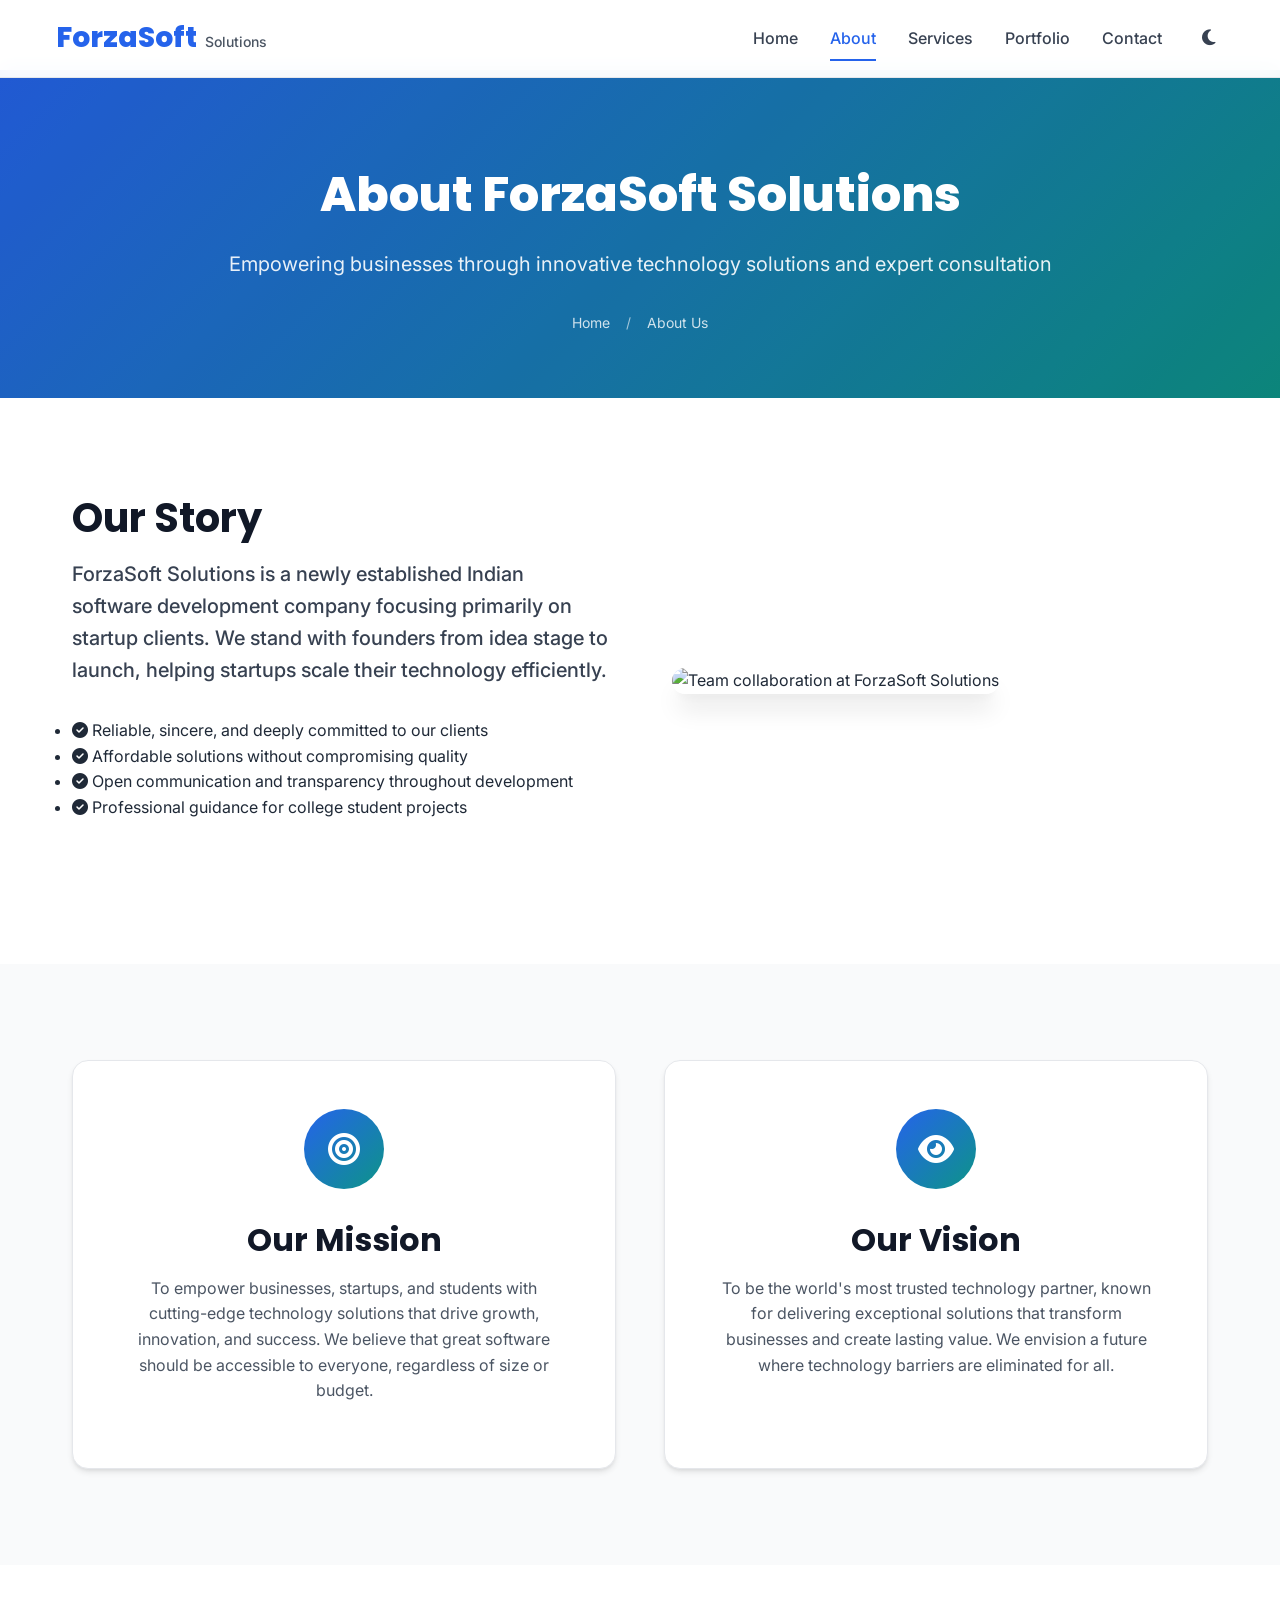
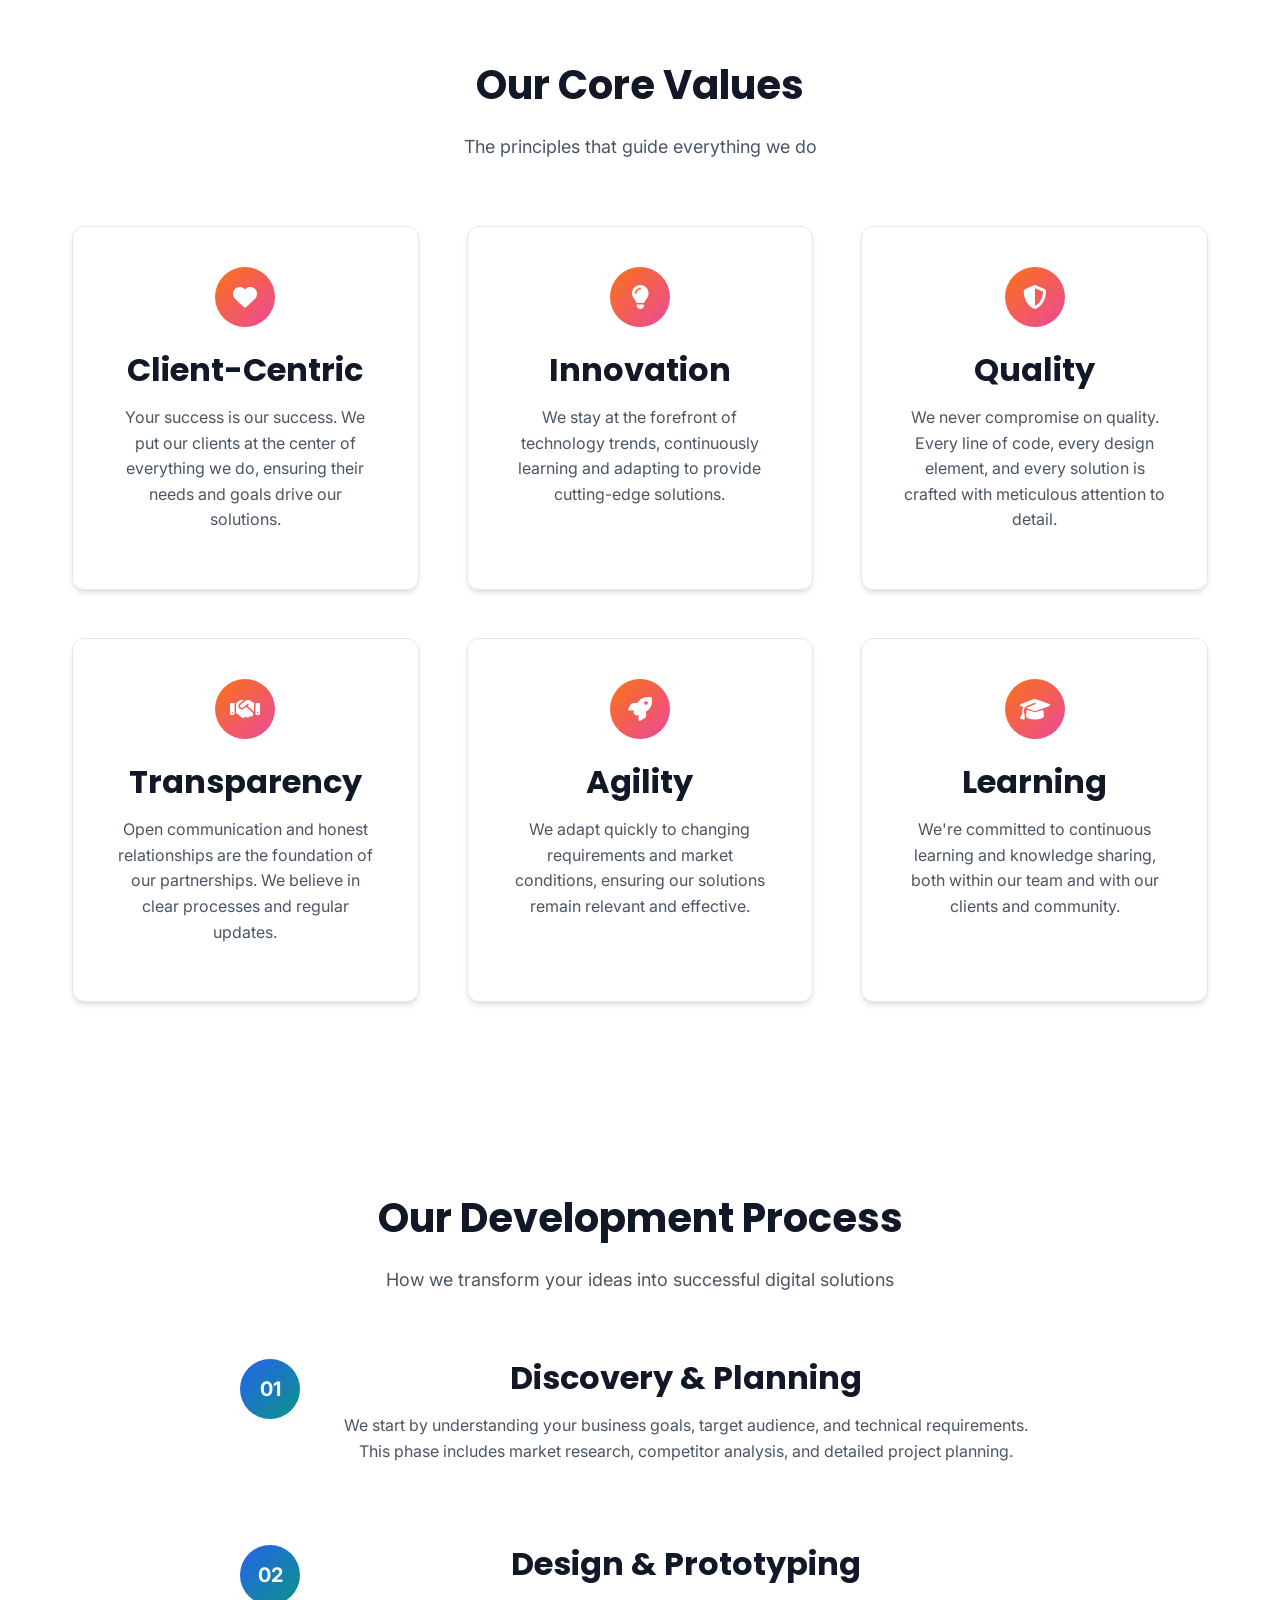
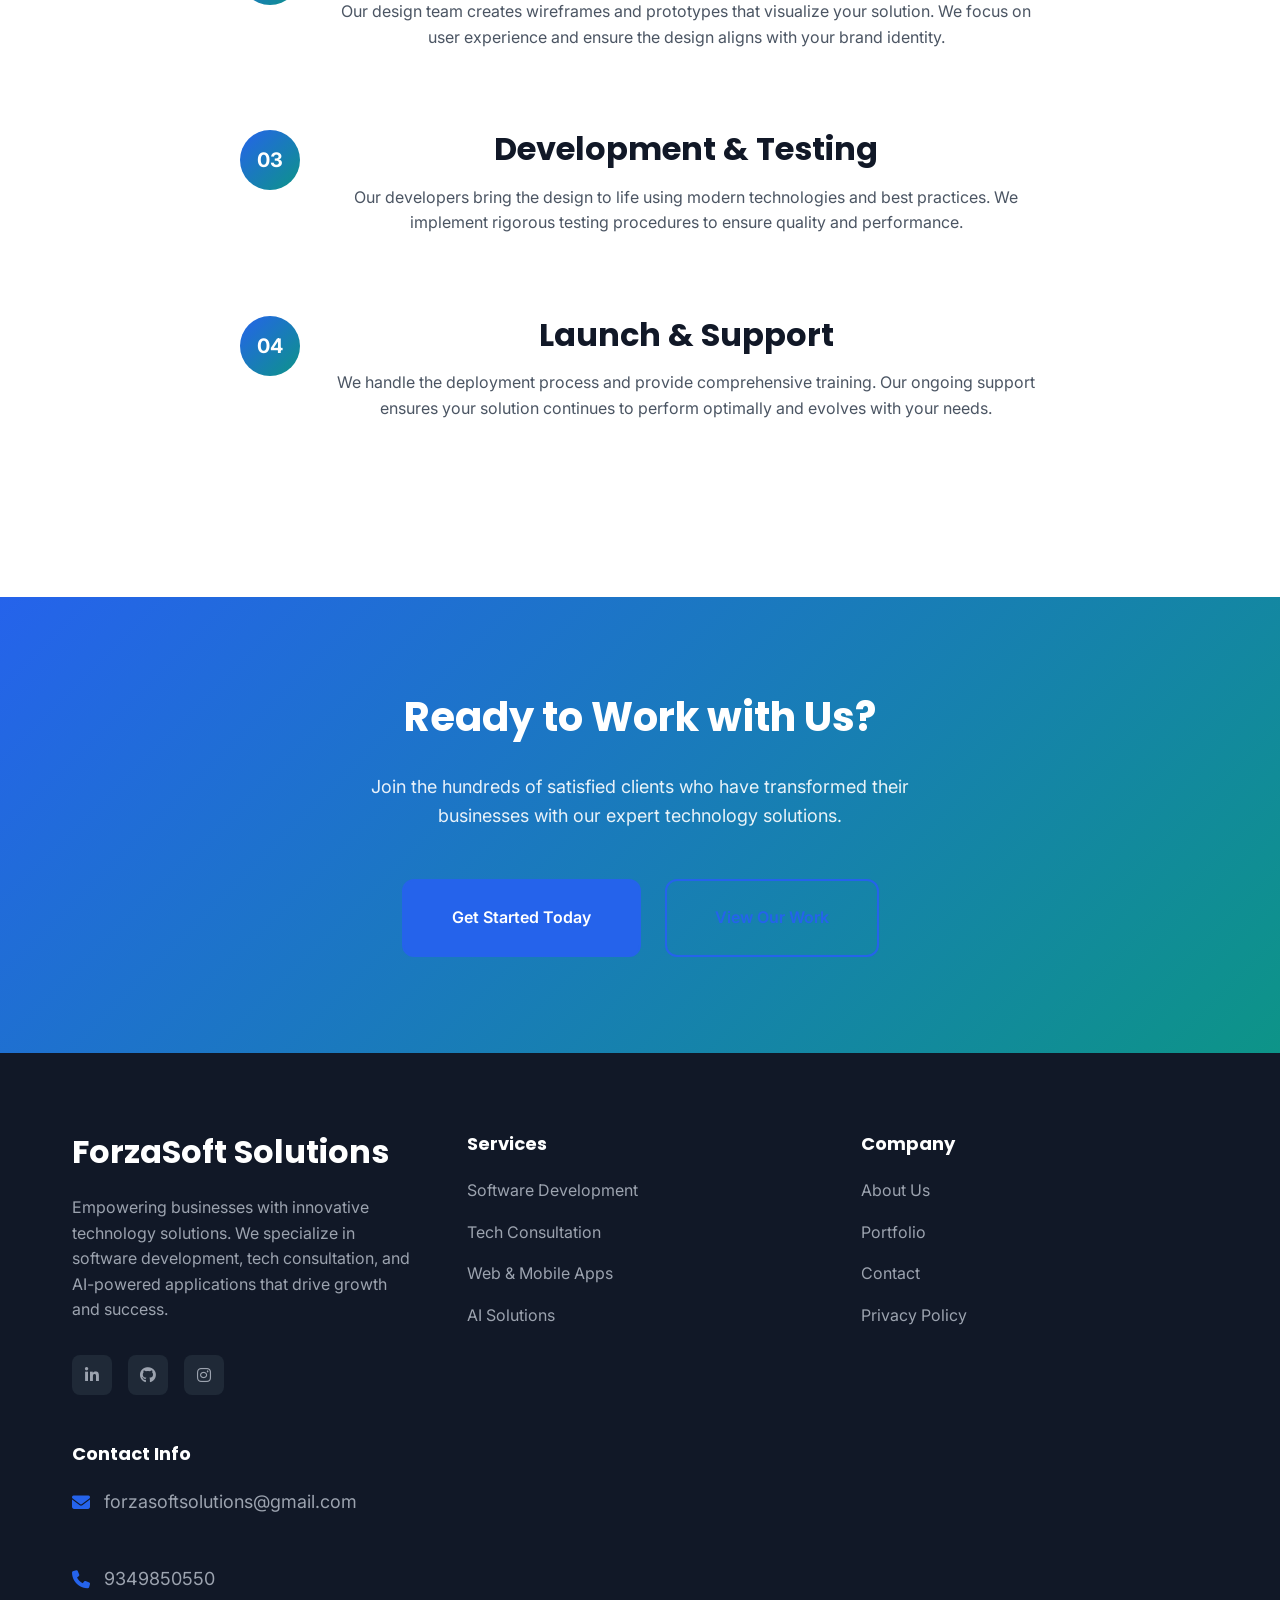
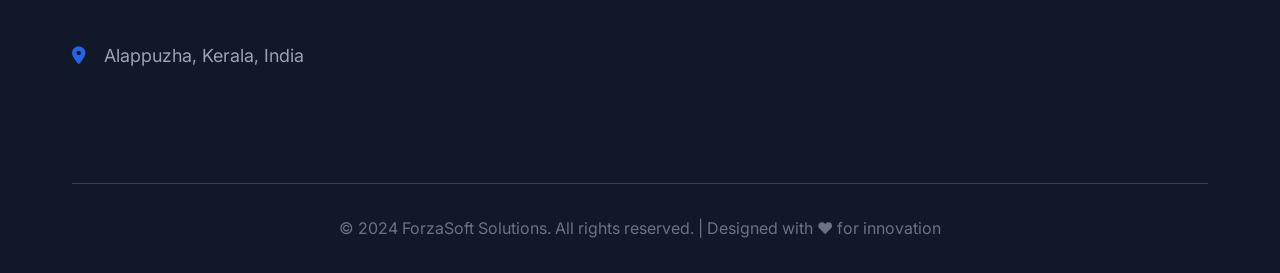
==== commit 4d63f896: "Update about.html" ====
--- a/about.html
+++ b/about.html
@@ -11,7 +11,9 @@
     <meta property="og:title" content="About ForzaSoft Solutions - Our Story & Expert Team">
     <meta property="og:description" content="Discover our mission to empower businesses with cutting-edge technology solutions and meet our expert team.">
     <meta property="og:type" content="website">
-    <meta property="og:url" content="https://forzasoft-solutions.com/about.html">
+    <meta property="og:url" content="https://forzasoft.in/about.html">
+    <meta property="og:image" content="https://forzasoft.in/images/og-image.jpg">
+
     
     <!-- Twitter Card Meta Tags -->
     <meta name="twitter:card" content="summary_large_image">
@@ -82,7 +84,7 @@
                 <div class="content-grid">
                     <div class="content-text" data-aos="fade-right">
                         <h2>Our Story</h2>
-                        <p class="lead"><p>ForzaSoft Solutions is a newly established Indian software development company focusing primarily on startup clients. We stand with founders from idea stage to launch, helping startups scale their technology efficiently.</p>
+                        <p class="lead">ForzaSoft Solutions is a newly established Indian software development company focusing primarily on startup clients. We stand with founders from idea stage to launch, helping startups scale their technology efficiently.</p>
                     <ul class="about-points">
                         <li><i class="fas fa-check-circle"></i> Reliable, sincere, and deeply committed to our clients</li>
                         <li><i class="fas fa-check-circle"></i> Affordable solutions without compromising quality</li>
@@ -274,9 +276,9 @@
                 <div class="footer-section">
                     <h4>Contact Info</h4>
                     <div class="contact-info">
-                        <p><i class="fas fa-envelope"></i> forzasoftsolutions@gmail.com.com</p>
+                        <p><i class="fas fa-envelope"></i> forzasoftsolutions@gmail.com</p>
                         <p><i class="fas fa-phone"></i> 9349850550</p>
-                        <p><i class="fas fa-map-marker-alt"></i> 123 Forza street, kerala, India</p>
+                        <p><i class="fas fa-map-marker-alt"></i> Alappuzha, Kerala, India</p>
                     </div>
                 </div>
             </div>
@@ -295,4 +297,5 @@
     <script src="https://unpkg.com/aos@2.3.1/dist/aos.js"></script>
     <script src="scripts.js"></script>
 </body>
-</html>+
+</html>
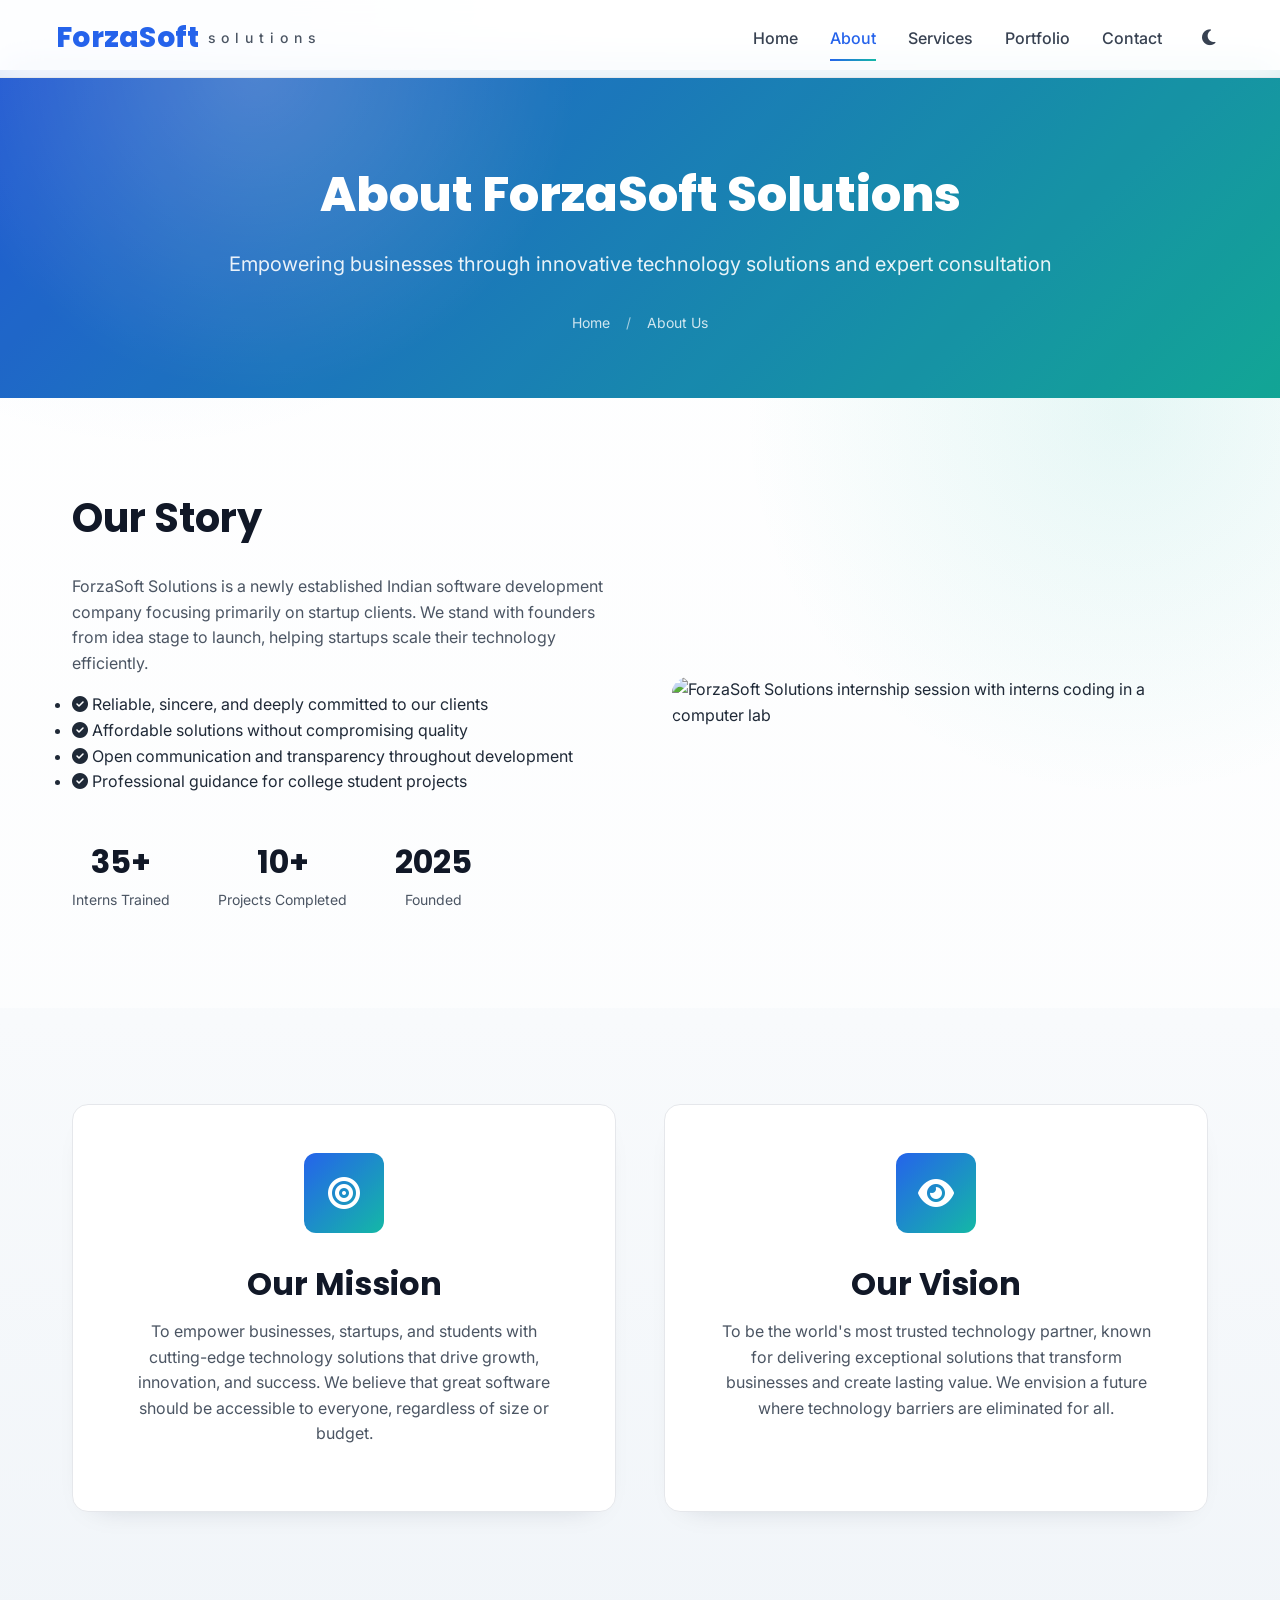
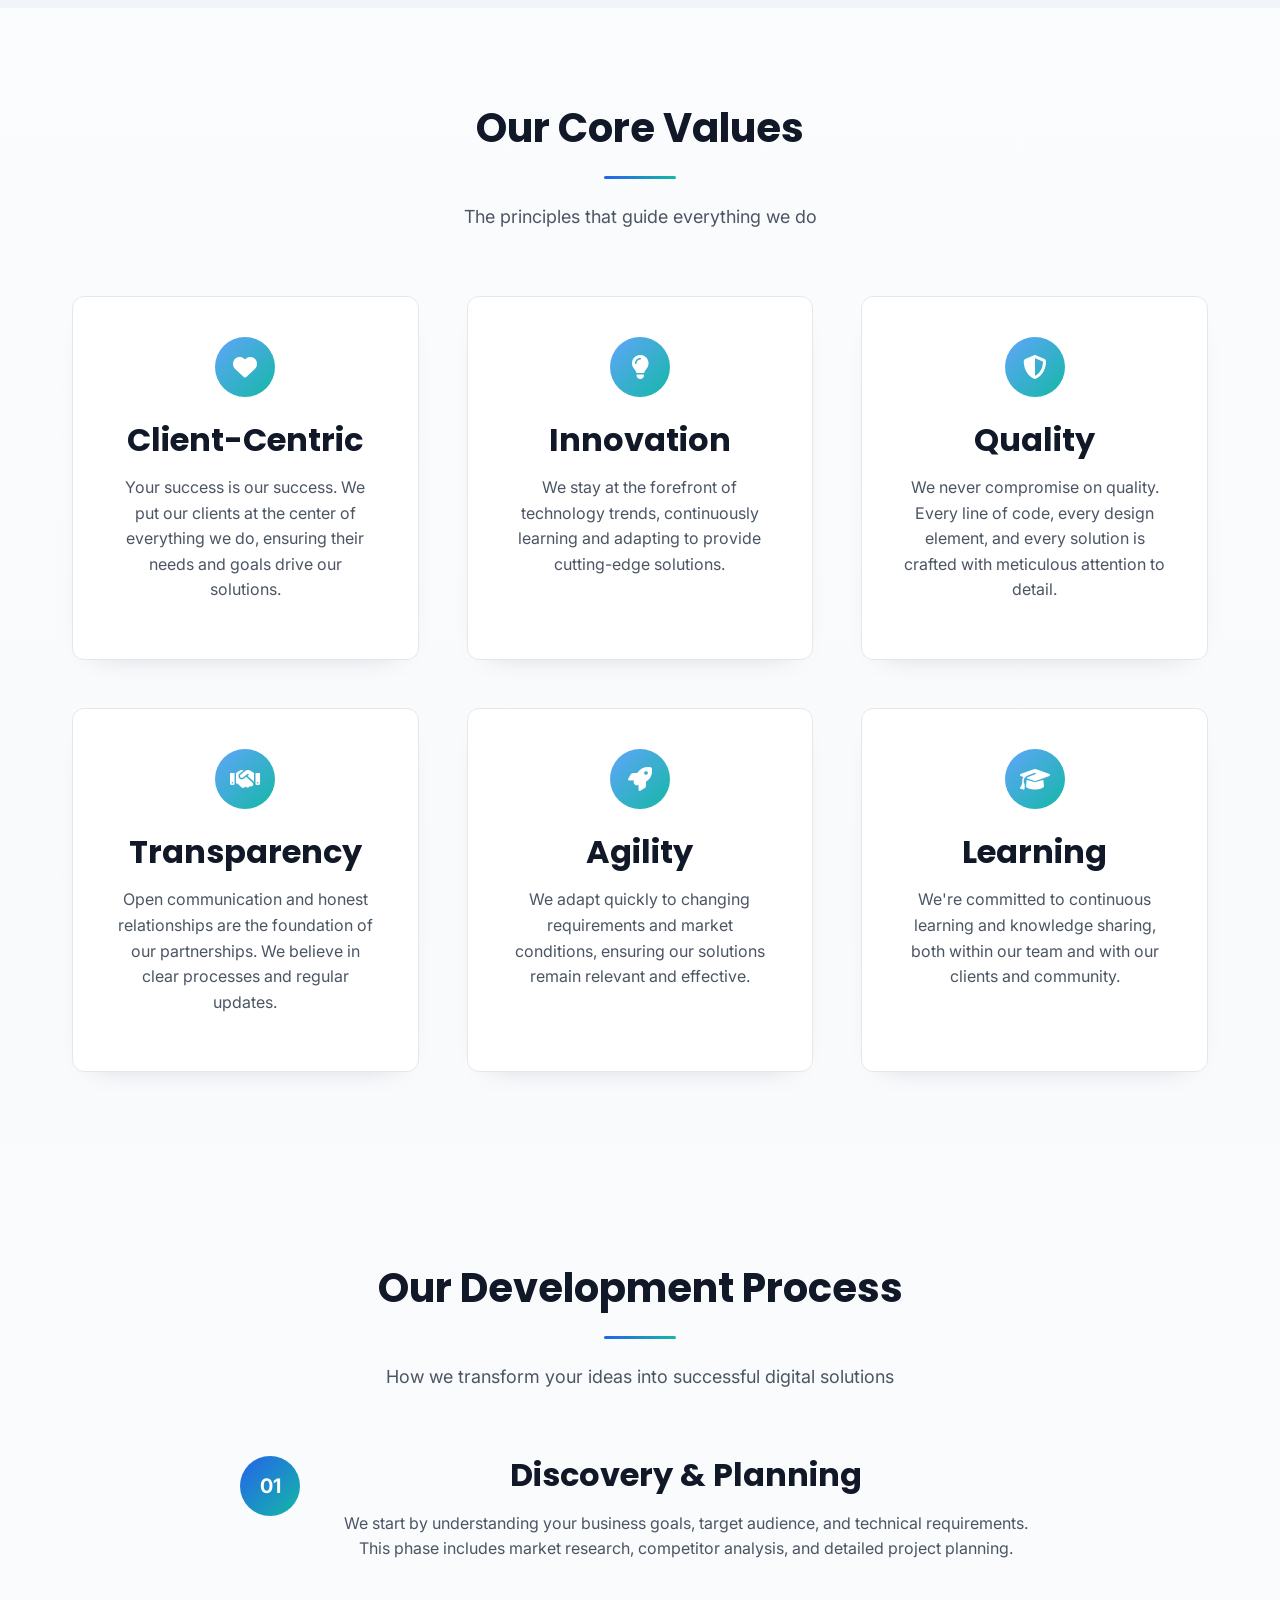
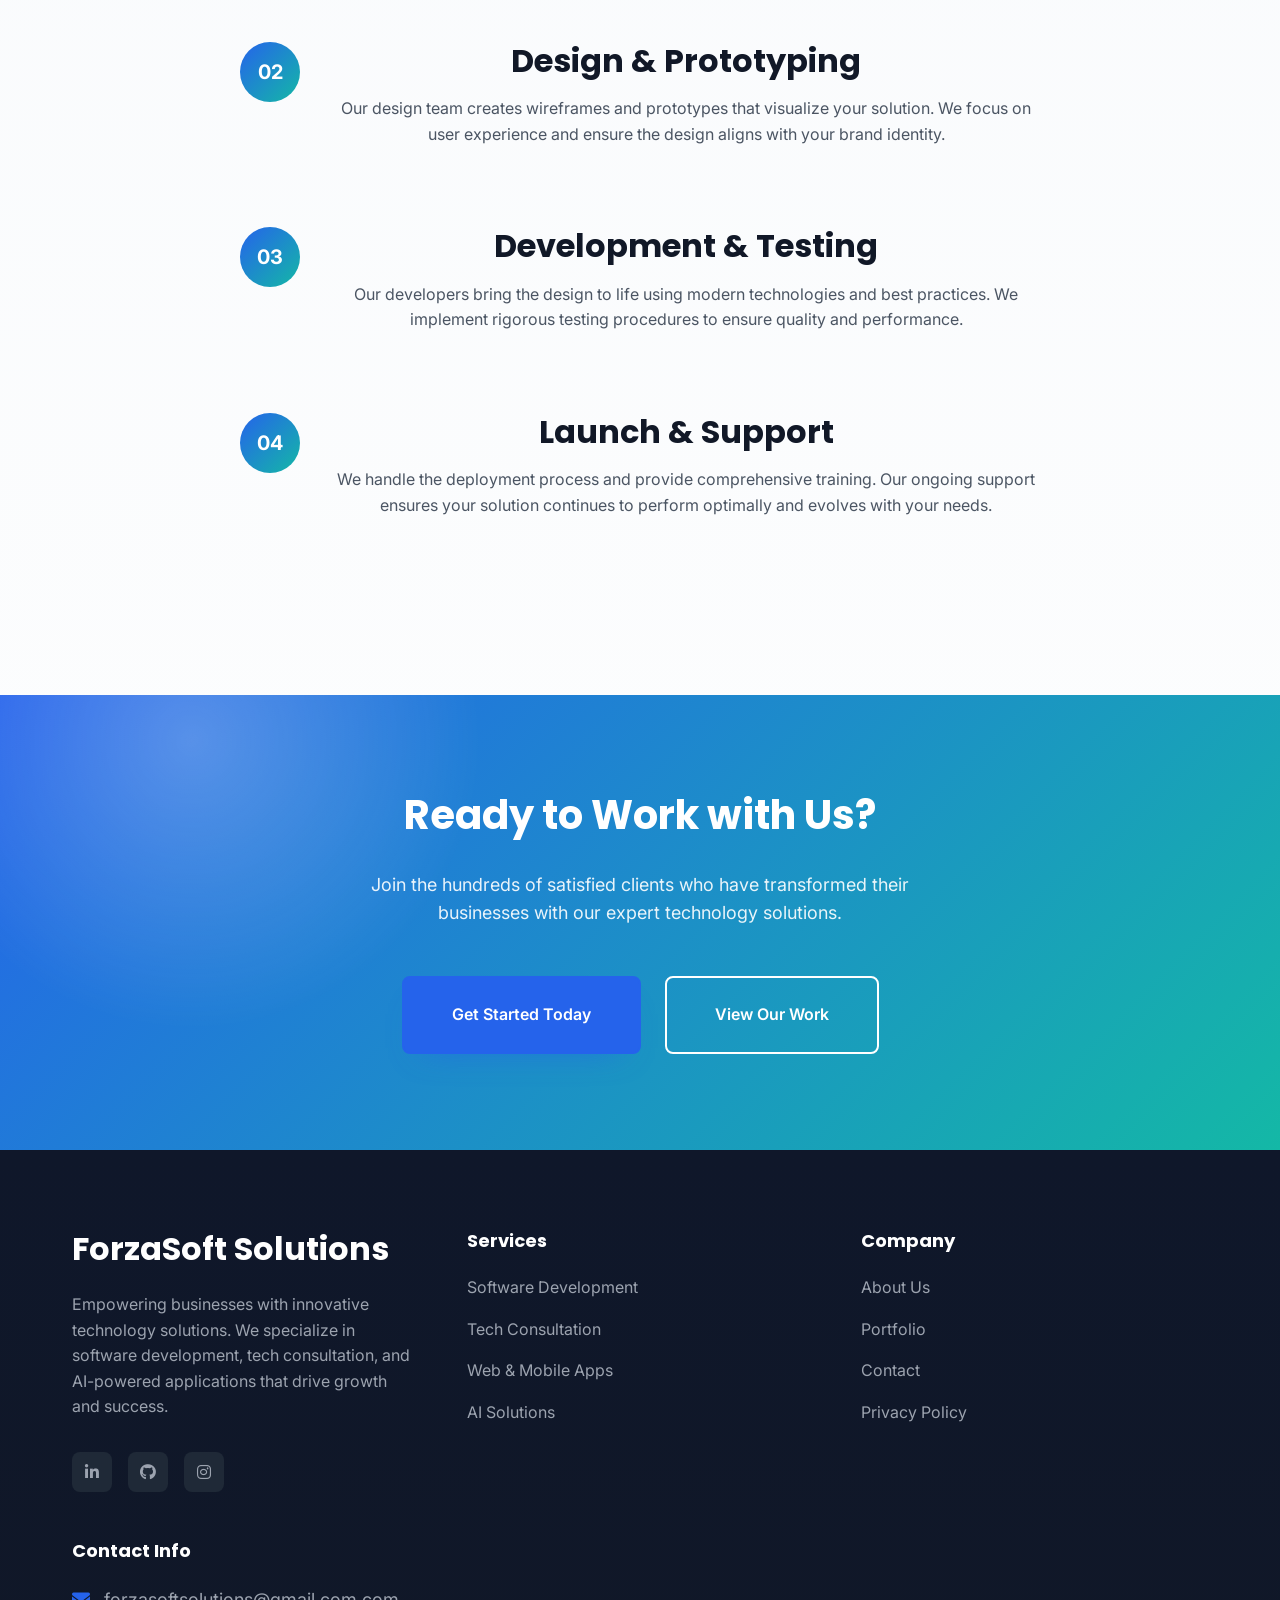
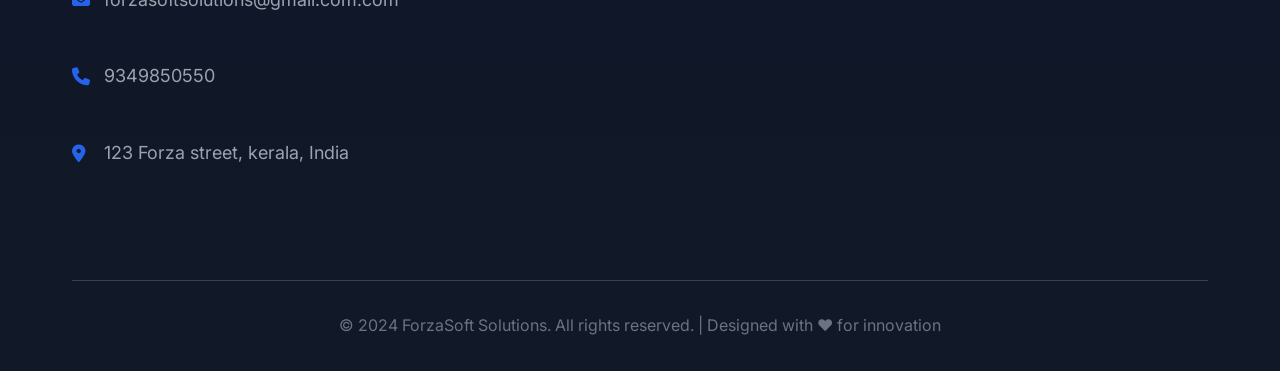
==== commit 4b542e31: "Add files via upload" ====
--- a/about.html
+++ b/about.html
@@ -11,9 +11,7 @@
     <meta property="og:title" content="About ForzaSoft Solutions - Our Story & Expert Team">
     <meta property="og:description" content="Discover our mission to empower businesses with cutting-edge technology solutions and meet our expert team.">
     <meta property="og:type" content="website">
-    <meta property="og:url" content="https://forzasoft.in/about.html">
-    <meta property="og:image" content="https://forzasoft.in/images/og-image.jpg">
-
+    <meta property="og:url" content="https://forzasoft-solutions.com/about.html">
     
     <!-- Twitter Card Meta Tags -->
     <meta name="twitter:card" content="summary_large_image">
@@ -84,22 +82,33 @@
                 <div class="content-grid">
                     <div class="content-text" data-aos="fade-right">
                         <h2>Our Story</h2>
-                        <p class="lead">ForzaSoft Solutions is a newly established Indian software development company focusing primarily on startup clients. We stand with founders from idea stage to launch, helping startups scale their technology efficiently.</p>
+                        <p class="lead"><p>ForzaSoft Solutions is a newly established Indian software development company focusing primarily on startup clients. We stand with founders from idea stage to launch, helping startups scale their technology efficiently.</p>
                     <ul class="about-points">
                         <li><i class="fas fa-check-circle"></i> Reliable, sincere, and deeply committed to our clients</li>
                         <li><i class="fas fa-check-circle"></i> Affordable solutions without compromising quality</li>
                         <li><i class="fas fa-check-circle"></i> Open communication and transparency throughout development</li>
                         <li><i class="fas fa-check-circle"></i> Professional guidance for college student projects</li>
-                    </ul><div class="story-stats">
-
-                        </div>
-                    </div>
-                    <div class="content-image" data-aos="fade-left">
-                        <img src="https://images.pexels.com/photos/3184339/pexels-photo-3184339.jpeg?auto=compress&cs=tinysrgb&w=600&h=800&fit=crop" alt="Team collaboration at ForzaSoft Solutions">
-                    </div>
-                </div>
-            </div>
-        </section>
+                    </ul><div class="story-stats">
+                            <div class="stat-item">
+                                <h3>35+</h3>
+                                <p>Interns Trained</p>
+                            </div>
+                            <div class="stat-item">
+                                <h3>10+</h3>
+                                <p>Projects Completed</p>
+                            </div>
+                            <div class="stat-item">
+                                <h3>2025</h3>
+                                <p>Founded</p>
+                            </div>
+                        </div>
+                    </div>
+                    <div class="content-image" data-aos="fade-left">
+                        <img src="assets/images/internship-lab-2.jpeg" alt="ForzaSoft Solutions internship session with interns coding in a computer lab">
+                    </div>
+                </div>
+            </div>
+        </section>
 
         <!-- Mission & Vision -->
         <section class="mission-vision section-padding bg-light">
@@ -276,9 +285,9 @@
                 <div class="footer-section">
                     <h4>Contact Info</h4>
                     <div class="contact-info">
-                        <p><i class="fas fa-envelope"></i> forzasoftsolutions@gmail.com</p>
+                        <p><i class="fas fa-envelope"></i> forzasoftsolutions@gmail.com.com</p>
                         <p><i class="fas fa-phone"></i> 9349850550</p>
-                        <p><i class="fas fa-map-marker-alt"></i> Alappuzha, Kerala, India</p>
+                        <p><i class="fas fa-map-marker-alt"></i> 123 Forza street, kerala, India</p>
                     </div>
                 </div>
             </div>
@@ -297,5 +306,4 @@
     <script src="https://unpkg.com/aos@2.3.1/dist/aos.js"></script>
     <script src="scripts.js"></script>
 </body>
-
-</html>
+</html>
--- a/style.css
+++ b/style.css
@@ -1,25 +1,25 @@
 /* CSS Variables for Color Scheme and Theme */
-:root {
-    /* Primary Color Palette */
-    --primary-blue: #2563eb;
-    --primary-blue-light: #3b82f6;
-    --primary-blue-dark: #1d4ed8;
-    
-    /* Secondary Colors */
-    --secondary-teal: #0d9488;
-    --secondary-teal-light: #14b8a6;
-    --secondary-teal-dark: #0f766e;
-    
-    /* Accent Colors */
-    --accent-orange: #f97316;
-    --accent-purple: #7c3aed;
-    --accent-pink: #ec4899;
+:root {
+    /* Primary Color Palette */
+    --primary-blue: #2563eb;
+    --primary-blue-light: #60a5fa;
+    --primary-blue-dark: #1d4ed8;
+    
+    /* Secondary Colors */
+    --secondary-teal: #14b8a6;
+    --secondary-teal-light: #99f6e4;
+    --secondary-teal-dark: #0f766e;
+    
+    /* Accent Colors */
+    --accent-orange: #f59e0b;
+    --accent-purple: #8b5cf6;
+    --accent-pink: #f472b6;
     
     /* Status Colors */
     --success: #10b981;
     --warning: #f59e0b;
     --error: #ef4444;
-    --info: #06b6d4;
+    --info: #0ea5e9;
     
     /* Neutral Colors */
     --white: #ffffff;
@@ -67,11 +67,11 @@
     --radius-full: 9999px;
     
     /* Shadows */
-    --shadow-sm: 0 1px 2px 0 rgba(0, 0, 0, 0.05);
-    --shadow-md: 0 4px 6px -1px rgba(0, 0, 0, 0.1), 0 2px 4px -1px rgba(0, 0, 0, 0.06);
-    --shadow-lg: 0 10px 15px -3px rgba(0, 0, 0, 0.1), 0 4px 6px -2px rgba(0, 0, 0, 0.05);
-    --shadow-xl: 0 20px 25px -5px rgba(0, 0, 0, 0.1), 0 10px 10px -5px rgba(0, 0, 0, 0.04);
-    --shadow-2xl: 0 25px 50px -12px rgba(0, 0, 0, 0.25);
+    --shadow-sm: 0 1px 2px 0 rgba(15, 23, 42, 0.04);
+    --shadow-md: 0 12px 30px -24px rgba(15, 23, 42, 0.28);
+    --shadow-lg: 0 18px 44px -30px rgba(15, 23, 42, 0.32);
+    --shadow-xl: 0 28px 70px -42px rgba(15, 23, 42, 0.38);
+    --shadow-2xl: 0 36px 90px -48px rgba(15, 23, 42, 0.45);
     
     /* Transitions */
     --transition-fast: 0.15s ease-in-out;
@@ -125,15 +125,18 @@
     overflow-x: hidden;
 }
 
-body {
-    font-family: var(--font-primary);
-    font-weight: var(--font-regular);
-    line-height: 1.6;
-    color: var(--gray-800);
-    background-color: var(--white);
-    overflow-x: hidden;
-    transition: color var(--transition-normal), background-color var(--transition-normal);
-}
+body {
+    font-family: var(--font-primary);
+    font-weight: var(--font-regular);
+    line-height: 1.6;
+    color: var(--gray-800);
+    background:
+        radial-gradient(circle at 12% 0%, rgba(96, 165, 250, 0.12), transparent 28rem),
+        radial-gradient(circle at 88% 8%, rgba(20, 184, 166, 0.1), transparent 24rem),
+        linear-gradient(180deg, #ffffff 0%, #f8fafc 48%, #ffffff 100%);
+    overflow-x: hidden;
+    transition: color var(--transition-normal), background-color var(--transition-normal);
+}
 
 /* Typography */
 h1, h2, h3, h4, h5, h6 {
@@ -156,11 +159,11 @@
     color: var(--gray-600);
 }
 
-a {
-    color: var(--primary-blue);
-    text-decoration: none;
-    transition: color var(--transition-fast);
-}
+a {
+    color: var(--primary-blue);
+    text-decoration: none;
+    transition: color var(--transition-fast);
+}
 
 a:hover {
     color: var(--primary-blue-dark);
@@ -191,18 +194,20 @@
 }
 
 /* Background Utilities */
-.bg-light {
-    background-color: var(--gray-50);
-}
+.bg-light {
+    background:
+        linear-gradient(180deg, rgba(248, 250, 252, 0.98), rgba(241, 245, 249, 0.98)),
+        radial-gradient(circle at 85% 10%, rgba(96, 165, 250, 0.12), transparent 22rem);
+}
 
 /* Loading Screen */
-#loading-screen {
+#loading-screen {
     position: fixed;
     top: 0;
     left: 0;
     width: 100%;
     height: 100%;
-    background: linear-gradient(135deg, var(--primary-blue), var(--secondary-teal));
+    background: linear-gradient(135deg, #2563eb, #14b8a6);
     z-index: 9999;
     display: flex;
     align-items: center;
@@ -267,22 +272,22 @@
 }
 
 /* Navigation */
-.navbar {
+.navbar {
     position: fixed;
     top: 0;
     left: 0;
     width: 100%;
-    background: rgba(255, 255, 255, 0.95);
-    backdrop-filter: blur(10px);
-    border-bottom: 1px solid var(--gray-200);
+    background: rgba(255, 255, 255, 0.86);
+    backdrop-filter: blur(18px);
+    border-bottom: 1px solid var(--gray-200);
     z-index: var(--z-sticky);
     transition: all var(--transition-normal);
 }
 
-.navbar.scrolled {
-    background: var(--white);
-    box-shadow: var(--shadow-md);
-}
+.navbar.scrolled {
+    background: rgba(255, 255, 255, 0.96);
+    box-shadow: 0 18px 42px -34px rgba(0, 0, 0, 0.65);
+}
 
 .nav-container {
     max-width: 1200px;
@@ -294,25 +299,28 @@
     min-height: 70px;
 }
 
-.nav-brand a {
-    display: flex;
-    align-items: baseline;
-    gap: var(--space-1);
-    text-decoration: none;
-}
-
-.logo {
-    font-family: var(--font-heading);
-    font-size: 1.75rem;
-    font-weight: var(--font-extrabold);
-    color: var(--primary-blue);
-}
-
-.logo-subtitle {
-    font-size: 0.875rem;
-    font-weight: var(--font-medium);
-    color: var(--gray-600);
-}
+.nav-brand a {
+    display: flex;
+    align-items: center;
+    gap: var(--space-1);
+    text-decoration: none;
+}
+
+.logo {
+    font-family: var(--font-heading);
+    font-size: 1.75rem;
+    font-weight: var(--font-extrabold);
+    color: var(--primary-blue);
+    letter-spacing: 0.01em;
+}
+
+.logo-subtitle {
+    font-size: 0.875rem;
+    font-weight: var(--font-medium);
+    color: var(--gray-600);
+    letter-spacing: 0.42em;
+    text-transform: lowercase;
+}
 
 .nav-menu {
     display: flex;
@@ -329,19 +337,19 @@
     transition: color var(--transition-fast);
 }
 
-.nav-link:hover,
-.nav-link.active {
-    color: var(--primary-blue);
-}
-
-.nav-link::after {
+.nav-link:hover,
+.nav-link.active {
+    color: var(--primary-blue);
+}
+
+.nav-link::after {
     content: '';
     position: absolute;
     bottom: -2px;
     left: 0;
     width: 0;
     height: 2px;
-    background: var(--primary-blue);
+    background: linear-gradient(90deg, var(--primary-blue), var(--secondary-teal));
     transition: width var(--transition-fast);
 }
 
@@ -361,10 +369,11 @@
     transition: all var(--transition-fast);
 }
 
-.theme-toggle:hover {
-    color: var(--primary-blue);
-    background: var(--gray-100);
-}
+.theme-toggle:hover {
+    color: var(--primary-blue);
+    background: var(--gray-100);
+    box-shadow: inset 0 0 0 1px var(--gray-200);
+}
 
 .nav-toggle {
     display: none;
@@ -422,60 +431,78 @@
 }
 
 /* Hero Section */
-.hero {
+.hero {
     position: relative;
     min-height: 100vh;
     display: flex;
     align-items: center;
-    overflow: hidden;
-}
-
-.hero-background {
+    overflow: hidden;
+    isolation: isolate;
+}
+
+.hero-background {
     position: absolute;
     top: 0;
     left: 0;
     width: 100%;
     height: 100%;
-    background: linear-gradient(135deg, var(--primary-blue) 0%, var(--secondary-teal) 100%);
-    z-index: -2;
-}
-
-.hero-overlay {
+    background:
+        radial-gradient(circle at 20% 16%, rgba(255, 255, 255, 0.72), transparent 18rem),
+        radial-gradient(circle at 82% 64%, rgba(153, 246, 228, 0.48), transparent 24rem),
+        linear-gradient(135deg, #eef6ff 0%, #f8fbff 46%, #e7fff9 100%);
+    z-index: -2;
+}
+
+.hero-background::after {
+    content: '';
+    position: absolute;
+    inset: 0;
+    background-image:
+        linear-gradient(rgba(37, 99, 235, 0.06) 1px, transparent 1px),
+        linear-gradient(90deg, rgba(37, 99, 235, 0.06) 1px, transparent 1px);
+    background-size: 44px 44px;
+    mask-image: linear-gradient(to bottom, rgba(0, 0, 0, 0.9), transparent 85%);
+}
+
+.hero-overlay {
     position: absolute;
     top: 0;
     left: 0;
     width: 100%;
     height: 100%;
-    background: rgba(0, 0, 0, 0.1);
+    background:
+        linear-gradient(180deg, rgba(255, 255, 255, 0.18), rgba(255, 255, 255, 0.42)),
+        radial-gradient(circle at center, transparent 0%, rgba(37, 99, 235, 0.08) 100%);
     z-index: -1;
 }
 
-.hero-content {
-    text-align: center;
-    color: var(--white);
+.hero-content {
+    text-align: center;
+    color: var(--gray-900);
     max-width: 800px;
     margin: 0 auto;
     padding-top: var(--space-10);
 }
 
-.hero-title {
+.hero-title {
     font-size: 3.5rem;
     font-weight: var(--font-extrabold);
     margin-bottom: var(--space-4);
-    line-height: 1.1;
-}
-
-.text-gradient {
-    background: linear-gradient(135deg, var(--accent-orange), var(--accent-pink));
+    line-height: 1.1;
+    letter-spacing: 0;
+}
+
+.text-gradient {
+    background: linear-gradient(135deg, var(--primary-blue), var(--secondary-teal));
     -webkit-background-clip: text;
     -webkit-text-fill-color: transparent;
     background-clip: text;
 }
 
-.hero-description {
+.hero-description {
     font-size: 1.25rem;
     margin-bottom: var(--space-6);
-    color: rgba(255, 255, 255, 0.9);
+    color: var(--gray-600);
     max-width: 600px;
     margin-left: auto;
     margin-right: auto;
@@ -489,26 +516,32 @@
     flex-wrap: wrap;
 }
 
-.hero-stats {
+.hero-stats {
     display: flex;
     justify-content: center;
     gap: var(--space-6);
-    flex-wrap: wrap;
-}
-
-.stat {
-    text-align: center;
-}
-
-.stat h3 {
-    font-size: 2.5rem;
-    font-weight: var(--font-extrabold);
-    color: var(--white);
-    margin-bottom: var(--space-1);
-}
-
-.stat p {
-    color: rgba(255, 255, 255, 0.8);
+    flex-wrap: wrap;
+}
+
+.stat {
+    text-align: center;
+    min-width: 150px;
+    padding: var(--space-3);
+    border: 1px solid rgba(37, 99, 235, 0.12);
+    border-radius: var(--radius-lg);
+    background: rgba(255, 255, 255, 0.72);
+    backdrop-filter: blur(12px);
+}
+
+.stat h3 {
+    font-size: 2.5rem;
+    font-weight: var(--font-extrabold);
+    color: var(--primary-blue);
+    margin-bottom: var(--space-1);
+}
+
+.stat p {
+    color: var(--gray-600);
     font-size: 0.875rem;
     margin: 0;
 }
@@ -534,7 +567,7 @@
 }
 
 /* Buttons */
-.btn {
+.btn {
     display: inline-flex;
     align-items: center;
     justify-content: center;
@@ -544,50 +577,73 @@
     font-weight: var(--font-semibold);
     text-decoration: none;
     border: 2px solid transparent;
-    border-radius: var(--radius-lg);
+    border-radius: var(--radius-md);
     cursor: pointer;
     transition: all var(--transition-fast);
     text-align: center;
     min-width: 120px;
 }
 
-.btn-primary {
-    background: var(--primary-blue);
-    color: var(--white);
-    border-color: var(--primary-blue);
-}
-
-.btn-primary:hover {
-    background: var(--primary-blue-dark);
-    border-color: var(--primary-blue-dark);
+.btn-primary {
+    background: var(--primary-blue);
+    color: var(--white);
+    border-color: var(--primary-blue);
+    box-shadow: 0 16px 32px -22px rgba(37, 99, 235, 0.75);
+}
+
+.btn-primary:hover {
+    background: var(--primary-blue-dark);
+    border-color: var(--primary-blue-dark);
     color: var(--white);
     transform: translateY(-2px);
     box-shadow: var(--shadow-lg);
 }
 
-.btn-outline {
-    background: transparent;
+.btn-outline {
+    background: transparent;
     color: var(--white);
     border-color: var(--white);
 }
 
-.btn-outline:hover {
-    background: var(--white);
-    color: var(--primary-blue);
-    transform: translateY(-2px);
-    box-shadow: var(--shadow-lg);
-}
+.btn-outline:hover {
+    background: var(--white);
+    color: var(--primary-blue);
+    transform: translateY(-2px);
+    box-shadow: var(--shadow-lg);
+}
+
+.hero .btn-outline {
+    color: var(--primary-blue);
+    border-color: var(--primary-blue);
+    background: rgba(255, 255, 255, 0.64);
+}
+
+.hero .btn-outline:hover {
+    background: var(--primary-blue);
+    color: var(--white);
+}
 
 /* On non-hero sections */
-.section-padding .btn-outline {
-    color: var(--primary-blue);
-    border-color: var(--primary-blue);
-}
-
-.section-padding .btn-outline:hover {
-    background: var(--primary-blue);
-    color: var(--white);
-}
+.section-padding .btn-outline {
+    color: var(--primary-blue);
+    border-color: var(--primary-blue);
+}
+
+.section-padding .btn-outline:hover {
+    background: var(--primary-blue);
+    color: var(--white);
+}
+
+.cta .btn-outline {
+    color: var(--white);
+    border-color: var(--white);
+    background: transparent;
+}
+
+.cta .btn-outline:hover {
+    background: var(--white);
+    color: var(--primary-blue);
+}
 
 /* Section Headers */
 .section-header {
@@ -596,9 +652,20 @@
     margin: 0 auto var(--space-8);
 }
 
-.section-header h2 {
-    margin-bottom: var(--space-3);
-}
+.section-header h2 {
+    margin-bottom: var(--space-3);
+    position: relative;
+}
+
+.section-header h2::after {
+    content: '';
+    display: block;
+    width: 72px;
+    height: 3px;
+    margin: var(--space-3) auto 0;
+    border-radius: var(--radius-full);
+    background: linear-gradient(90deg, var(--primary-blue), var(--secondary-teal));
+}
 
 .section-header p {
     font-size: 1.125rem;
@@ -612,27 +679,69 @@
     gap: var(--space-6);
 }
 
-.service-card {
-    background: var(--white);
+.service-card {
+    background: var(--white);
     padding: var(--space-6);
-    border-radius: var(--radius-xl);
-    box-shadow: var(--shadow-md);
+    border-radius: var(--radius-lg);
+    box-shadow: var(--shadow-md);
     text-align: center;
     transition: all var(--transition-normal);
-    border: 1px solid var(--gray-200);
-}
-
-.service-card:hover {
+    border: 1px solid var(--gray-200);
+    position: relative;
+    overflow: hidden;
+}
+
+.service-card::before,
+.testimonial-card::before,
+.mission-card::before,
+.vision-card::before,
+.value-item::before,
+.consultation-item::before,
+.app-type::before,
+.ai-solution::before,
+.pricing-card::before,
+.stat-card::before,
+.project-card::before,
+.tech-category::before,
+.contact-form-container::before {
+    content: '';
+    position: absolute;
+    top: 0;
+    left: 0;
+    right: 0;
+    height: 3px;
+    background: linear-gradient(90deg, var(--primary-blue), var(--secondary-teal));
+    opacity: 0;
+    transition: opacity var(--transition-fast);
+}
+
+.service-card:hover {
     transform: translateY(-8px);
     box-shadow: var(--shadow-xl);
-    border-color: var(--primary-blue);
-}
-
-.service-icon {
+    border-color: var(--gray-400);
+}
+
+.service-card:hover::before,
+.testimonial-card:hover::before,
+.mission-card:hover::before,
+.vision-card:hover::before,
+.value-item:hover::before,
+.consultation-item:hover::before,
+.app-type:hover::before,
+.ai-solution:hover::before,
+.pricing-card:hover::before,
+.stat-card:hover::before,
+.project-card:hover::before,
+.tech-category:hover::before,
+.contact-form-container:hover::before {
+    opacity: 1;
+}
+
+.service-icon {
     width: 80px;
     height: 80px;
-    background: linear-gradient(135deg, var(--primary-blue), var(--secondary-teal));
-    border-radius: var(--radius-full);
+    background: linear-gradient(135deg, var(--primary-blue), var(--secondary-teal));
+    border-radius: var(--radius-lg);
     display: flex;
     align-items: center;
     justify-content: center;
@@ -660,12 +769,76 @@
     transition: gap var(--transition-fast);
 }
 
-.service-link:hover {
-    gap: var(--space-2);
-}
-
-/* Features Grid */
-.features-grid {
+.service-link:hover {
+    gap: var(--space-2);
+}
+
+/* Internship Highlight */
+.internship-showcase {
+    display: grid;
+    grid-template-columns: 0.9fr 1.1fr;
+    gap: var(--space-8);
+    align-items: center;
+}
+
+.internship-content h3 {
+    margin-bottom: var(--space-3);
+}
+
+.internship-content p {
+    font-size: 1.05rem;
+    line-height: 1.7;
+}
+
+.internship-metrics {
+    display: grid;
+    grid-template-columns: repeat(2, minmax(0, 1fr));
+    gap: var(--space-3);
+    margin-top: var(--space-5);
+}
+
+.internship-metric {
+    background: var(--white);
+    border: 1px solid var(--gray-200);
+    border-radius: var(--radius-lg);
+    padding: var(--space-4);
+    box-shadow: var(--shadow-md);
+}
+
+.internship-metric h4 {
+    color: var(--primary-blue);
+    font-size: 2rem;
+    margin-bottom: var(--space-1);
+}
+
+.internship-metric p {
+    margin: 0;
+    font-size: 0.95rem;
+}
+
+.internship-gallery {
+    display: grid;
+    grid-template-columns: 1.25fr 0.85fr;
+    gap: var(--space-3);
+}
+
+.internship-photo {
+    width: 100%;
+    height: 100%;
+    min-height: 190px;
+    object-fit: cover;
+    border-radius: var(--radius-lg);
+    box-shadow: var(--shadow-lg);
+    border: 1px solid var(--gray-200);
+}
+
+.internship-photo-main {
+    grid-row: span 2;
+    min-height: 420px;
+}
+
+/* Features Grid */
+.features-grid {
     display: grid;
     grid-template-columns: repeat(auto-fit, minmax(300px, 1fr));
     gap: var(--space-6);
@@ -677,10 +850,10 @@
     align-items: flex-start;
 }
 
-.feature-icon {
+.feature-icon {
     width: 60px;
     height: 60px;
-    background: linear-gradient(135deg, var(--accent-orange), var(--accent-pink));
+    background: linear-gradient(135deg, var(--primary-blue-light), var(--secondary-teal));
     border-radius: var(--radius-lg);
     display: flex;
     align-items: center;
@@ -701,14 +874,16 @@
     gap: var(--space-6);
 }
 
-.testimonial-card {
+.testimonial-card {
     background: var(--white);
     padding: var(--space-6);
     border-radius: var(--radius-xl);
     box-shadow: var(--shadow-md);
-    border: 1px solid var(--gray-200);
-    transition: all var(--transition-normal);
-}
+    border: 1px solid var(--gray-200);
+    transition: all var(--transition-normal);
+    position: relative;
+    overflow: hidden;
+}
 
 .testimonial-card:hover {
     transform: translateY(-4px);
@@ -719,12 +894,12 @@
     margin-bottom: var(--space-4);
 }
 
-.stars {
+.stars {
     display: flex;
     gap: 4px;
     margin-bottom: var(--space-3);
-    color: var(--warning);
-}
+    color: #777e86;
+}
 
 .testimonial-author {
     display: flex;
@@ -772,8 +947,8 @@
     transition: all var(--transition-normal);
 }
 
-.faq-item:hover {
-    border-color: var(--primary-blue);
+.faq-item:hover {
+    border-color: var(--gray-400);
     box-shadow: var(--shadow-md);
 }
 
@@ -797,8 +972,8 @@
     color: var(--gray-900);
 }
 
-.faq-question i {
-    color: var(--primary-blue);
+.faq-question i {
+    color: var(--gray-900);
     transition: transform var(--transition-fast);
 }
 
@@ -825,8 +1000,10 @@
 }
 
 /* CTA Section */
-.cta {
-    background: linear-gradient(135deg, var(--primary-blue), var(--secondary-teal));
+.cta {
+    background:
+        radial-gradient(circle at 15% 10%, rgba(255, 255, 255, 0.24), transparent 18rem),
+        linear-gradient(135deg, var(--primary-blue), var(--secondary-teal));
     color: var(--white);
     text-align: center;
 }
@@ -853,8 +1030,8 @@
 }
 
 /* Footer */
-.footer {
-    background: var(--gray-900);
+.footer {
+    background: linear-gradient(180deg, #0f172a, #111827);
     color: var(--gray-300);
     padding: var(--space-10) 0 var(--space-4);
 }
@@ -930,8 +1107,8 @@
     transition: all var(--transition-fast);
 }
 
-.social-links a:hover {
-    background: var(--primary-blue);
+.social-links a:hover {
+    background: var(--primary-blue);
     color: var(--white);
     transform: translateY(-2px);
 }
@@ -948,13 +1125,13 @@
 }
 
 /* Back to Top Button */
-.back-to-top {
+.back-to-top {
     position: fixed;
     bottom: var(--space-4);
     right: var(--space-4);
     width: 50px;
     height: 50px;
-    background: var(--primary-blue);
+    background: var(--primary-blue);
     color: var(--white);
     border: none;
     border-radius: var(--radius-full);
@@ -974,15 +1151,17 @@
     visibility: visible;
 }
 
-.back-to-top:hover {
-    background: var(--primary-blue-dark);
+.back-to-top:hover {
+    background: var(--primary-blue-dark);
     transform: translateY(-2px);
     box-shadow: var(--shadow-lg);
 }
 
 /* Page Header */
-.page-header {
-    background: linear-gradient(135deg, var(--primary-blue), var(--secondary-teal));
+.page-header {
+    background:
+        radial-gradient(circle at 20% 0%, rgba(255, 255, 255, 0.24), transparent 20rem),
+        linear-gradient(135deg, var(--primary-blue), var(--secondary-teal));
     color: var(--white);
     padding: var(--space-12) 0 var(--space-8);
     margin-top: 70px;
@@ -1066,9 +1245,9 @@
     text-align: center;
 }
 
-.stat-item h3 {
+.stat-item h3 {
     font-size: 2rem;
-    color: var(--primary-blue);
+    color: var(--gray-900);
     margin-bottom: var(--space-1);
 }
 
@@ -1091,29 +1270,31 @@
     gap: var(--space-6);
 }
 
-.mission-card,
-.vision-card {
+.mission-card,
+.vision-card {
     background: var(--white);
     padding: var(--space-6);
     border-radius: var(--radius-xl);
     box-shadow: var(--shadow-md);
     text-align: center;
-    border: 1px solid var(--gray-200);
-    transition: all var(--transition-normal);
-}
+    border: 1px solid var(--gray-200);
+    transition: all var(--transition-normal);
+    position: relative;
+    overflow: hidden;
+}
 
 .mission-card:hover,
 .vision-card:hover {
     transform: translateY(-4px);
     box-shadow: var(--shadow-lg);
-    border-color: var(--primary-blue);
-}
-
-.card-icon {
+    border-color: var(--gray-400);
+}
+
+.card-icon {
     width: 80px;
     height: 80px;
-    background: linear-gradient(135deg, var(--primary-blue), var(--secondary-teal));
-    border-radius: var(--radius-full);
+    background: linear-gradient(135deg, var(--primary-blue), var(--secondary-teal));
+    border-radius: var(--radius-lg);
     display: flex;
     align-items: center;
     justify-content: center;
@@ -1128,26 +1309,28 @@
     gap: var(--space-6);
 }
 
-.value-item {
+.value-item {
     background: var(--white);
     padding: var(--space-5);
     border-radius: var(--radius-lg);
     box-shadow: var(--shadow-md);
     text-align: center;
     border: 1px solid var(--gray-200);
-    transition: all var(--transition-normal);
-}
+    transition: all var(--transition-normal);
+    position: relative;
+    overflow: hidden;
+}
 
 .value-item:hover {
     transform: translateY(-4px);
     box-shadow: var(--shadow-lg);
-    border-color: var(--primary-blue);
-}
-
-.value-icon {
+    border-color: var(--gray-400);
+}
+
+.value-icon {
     width: 60px;
     height: 60px;
-    background: linear-gradient(135deg, var(--accent-orange), var(--accent-pink));
+    background: linear-gradient(135deg, var(--primary-blue-light), var(--secondary-teal));
     border-radius: var(--radius-full);
     display: flex;
     align-items: center;
@@ -1163,14 +1346,15 @@
     gap: var(--space-6);
 }
 
-.team-member {
+.team-member {
     background: var(--white);
     border-radius: var(--radius-xl);
     overflow: hidden;
     box-shadow: var(--shadow-md);
-    transition: all var(--transition-normal);
-    border: 1px solid var(--gray-200);
-}
+    transition: all var(--transition-normal);
+    border: 1px solid var(--gray-200);
+    position: relative;
+}
 
 .team-member:hover {
     transform: translateY(-8px);
@@ -1189,13 +1373,13 @@
     transition: transform var(--transition-slow);
 }
 
-.member-overlay {
+.member-overlay {
     position: absolute;
     top: 0;
     left: 0;
     right: 0;
     bottom: 0;
-    background: rgba(37, 99, 235, 0.9);
+    background: rgba(37, 99, 235, 0.86);
     display: flex;
     align-items: center;
     justify-content: center;
@@ -1228,8 +1412,8 @@
     transition: all var(--transition-fast);
 }
 
-.member-social a:hover {
-    background: var(--primary-blue);
+.member-social a:hover {
+    background: var(--primary-blue);
     color: var(--white);
     transform: translateY(-2px);
 }
@@ -1263,10 +1447,10 @@
     margin-bottom: var(--space-8);
 }
 
-.step-number {
+.step-number {
     width: 60px;
     height: 60px;
-    background: linear-gradient(135deg, var(--primary-blue), var(--secondary-teal));
+    background: linear-gradient(135deg, var(--primary-blue), var(--secondary-teal));
     color: var(--white);
     border-radius: var(--radius-full);
     display: flex;
@@ -1291,11 +1475,11 @@
     margin-bottom: var(--space-8);
 }
 
-.service-icon-large {
-    width: 100px;
-    height: 100px;
-    background: linear-gradient(135deg, var(--primary-blue), var(--secondary-teal));
-    border-radius: var(--radius-full);
+.service-icon-large {
+    width: 100px;
+    height: 100px;
+    background: linear-gradient(135deg, var(--primary-blue), var(--secondary-teal));
+    border-radius: var(--radius-lg);
     display: flex;
     align-items: center;
     justify-content: center;
@@ -1366,27 +1550,29 @@
     gap: var(--space-6);
 }
 
-.consultation-item {
+.consultation-item {
     background: var(--white);
     padding: var(--space-5);
     border-radius: var(--radius-lg);
     box-shadow: var(--shadow-md);
     text-align: center;
-    border: 1px solid var(--gray-200);
-    transition: all var(--transition-normal);
-}
-
-.consultation-item:hover {
+    border: 1px solid var(--gray-200);
+    transition: all var(--transition-normal);
+    position: relative;
+    overflow: hidden;
+}
+
+.consultation-item:hover {
     transform: translateY(-4px);
     box-shadow: var(--shadow-lg);
-    border-color: var(--primary-blue);
-}
-
-.consultation-icon {
+    border-color: var(--gray-400);
+}
+
+.consultation-icon {
     width: 60px;
     height: 60px;
-    background: linear-gradient(135deg, var(--accent-orange), var(--accent-pink));
-    border-radius: var(--radius-full);
+    background: linear-gradient(135deg, var(--primary-blue-light), var(--secondary-teal));
+    border-radius: var(--radius-lg);
     display: flex;
     align-items: center;
     justify-content: center;
@@ -1401,26 +1587,28 @@
     gap: var(--space-6);
 }
 
-.app-type {
+.app-type {
     background: var(--white);
     padding: var(--space-6);
     border-radius: var(--radius-xl);
     box-shadow: var(--shadow-md);
-    border: 1px solid var(--gray-200);
-    transition: all var(--transition-normal);
-}
+    border: 1px solid var(--gray-200);
+    transition: all var(--transition-normal);
+    position: relative;
+    overflow: hidden;
+}
 
 .app-type:hover {
     transform: translateY(-4px);
     box-shadow: var(--shadow-lg);
-    border-color: var(--primary-blue);
-}
-
-.app-icon {
+    border-color: var(--gray-400);
+}
+
+.app-icon {
     width: 80px;
     height: 80px;
-    background: linear-gradient(135deg, var(--primary-blue), var(--secondary-teal));
-    border-radius: var(--radius-full);
+    background: linear-gradient(135deg, var(--primary-blue), var(--secondary-teal));
+    border-radius: var(--radius-lg);
     display: flex;
     align-items: center;
     justify-content: center;
@@ -1455,19 +1643,21 @@
     gap: var(--space-6);
 }
 
-.ai-solution {
+.ai-solution {
     background: var(--white);
     padding: var(--space-6);
     border-radius: var(--radius-xl);
     box-shadow: var(--shadow-md);
-    border: 1px solid var(--gray-200);
-    transition: all var(--transition-normal);
-}
+    border: 1px solid var(--gray-200);
+    transition: all var(--transition-normal);
+    position: relative;
+    overflow: hidden;
+}
 
 .ai-solution:hover {
     transform: translateY(-4px);
     box-shadow: var(--shadow-lg);
-    border-color: var(--primary-blue);
+    border-color: var(--gray-400);
 }
 
 .ai-solution h3 {
@@ -1501,11 +1691,11 @@
     text-align: center;
 }
 
-.step-icon {
+.step-icon {
     width: 80px;
     height: 80px;
-    background: linear-gradient(135deg, var(--primary-blue), var(--secondary-teal));
-    border-radius: var(--radius-full);
+    background: linear-gradient(135deg, var(--primary-blue), var(--secondary-teal));
+    border-radius: var(--radius-lg);
     display: flex;
     align-items: center;
     justify-content: center;
@@ -1538,8 +1728,8 @@
     box-shadow: var(--shadow-xl);
 }
 
-.pricing-card.featured {
-    border-color: var(--primary-blue);
+.pricing-card.featured {
+    border-color: var(--gray-900);
     transform: scale(1.05);
 }
 
@@ -1547,8 +1737,8 @@
     transform: scale(1.05) translateY(-8px);
 }
 
-.featured-badge {
-    background: var(--primary-blue);
+.featured-badge {
+    background: linear-gradient(135deg, var(--primary-blue), var(--secondary-teal));
     color: var(--white);
     padding: var(--space-1) var(--space-3);
     font-size: 0.875rem;
@@ -1632,20 +1822,22 @@
     margin-bottom: var(--space-8);
 }
 
-.stat-card {
+.stat-card {
     background: var(--white);
     padding: var(--space-4);
     border-radius: var(--radius-lg);
     text-align: center;
     box-shadow: var(--shadow-md);
-    border: 1px solid var(--gray-200);
-    transition: all var(--transition-normal);
-}
+    border: 1px solid var(--gray-200);
+    transition: all var(--transition-normal);
+    position: relative;
+    overflow: hidden;
+}
 
 .stat-card:hover {
     transform: translateY(-4px);
     box-shadow: var(--shadow-lg);
-    border-color: var(--primary-blue);
+    border-color: var(--gray-400);
 }
 
 .stat-card h3 {
@@ -1678,12 +1870,12 @@
     transition: all var(--transition-fast);
 }
 
-.filter-btn:hover,
-.filter-btn.active {
-    background: var(--primary-blue);
-    color: var(--white);
-    border-color: var(--primary-blue);
-}
+.filter-btn:hover,
+.filter-btn.active {
+    background: var(--primary-blue);
+    color: var(--white);
+    border-color: var(--primary-blue);
+}
 
 .featured-project-content {
     display: grid;
@@ -1706,13 +1898,13 @@
     transition: transform var(--transition-slow);
 }
 
-.project-overlay {
+.project-overlay {
     position: absolute;
     top: 0;
     left: 0;
     right: 0;
     bottom: 0;
-    background: rgba(37, 99, 235, 0.9);
+    background: rgba(37, 99, 235, 0.86);
     display: flex;
     align-items: center;
     justify-content: center;
@@ -1746,15 +1938,15 @@
     transition: all var(--transition-fast);
 }
 
-.project-link:hover {
-    background: var(--primary-blue);
+.project-link:hover {
+    background: var(--primary-blue);
     color: var(--white);
     transform: translateY(-2px);
 }
 
-.project-badge {
+.project-badge {
     display: inline-block;
-    background: var(--primary-blue);
+    background: linear-gradient(135deg, var(--primary-blue), var(--secondary-teal));
     color: var(--white);
     padding: var(--space-1) var(--space-3);
     border-radius: var(--radius-full);
@@ -1836,14 +2028,15 @@
     gap: var(--space-6);
 }
 
-.project-card {
+.project-card {
     background: var(--white);
     border-radius: var(--radius-xl);
     overflow: hidden;
     box-shadow: var(--shadow-md);
-    border: 1px solid var(--gray-200);
-    transition: all var(--transition-normal);
-}
+    border: 1px solid var(--gray-200);
+    transition: all var(--transition-normal);
+    position: relative;
+}
 
 .project-card:hover {
     transform: translateY(-8px);
@@ -1890,8 +2083,8 @@
     margin-bottom: var(--space-3);
 }
 
-.category {
-    background: var(--primary-blue);
+.category {
+    background: var(--primary-blue);
     color: var(--white);
     padding: 4px var(--space-2);
     border-radius: var(--radius-md);
@@ -1960,20 +2153,22 @@
     gap: var(--space-6);
 }
 
-.tech-category {
+.tech-category {
     background: var(--white);
     padding: var(--space-6);
     border-radius: var(--radius-xl);
     box-shadow: var(--shadow-md);
     text-align: center;
-    border: 1px solid var(--gray-200);
-    transition: all var(--transition-normal);
-}
+    border: 1px solid var(--gray-200);
+    transition: all var(--transition-normal);
+    position: relative;
+    overflow: hidden;
+}
 
 .tech-category:hover {
     transform: translateY(-4px);
     box-shadow: var(--shadow-lg);
-    border-color: var(--primary-blue);
+    border-color: var(--gray-400);
 }
 
 .tech-category h3 {
@@ -2041,10 +2236,10 @@
     margin-bottom: var(--space-5);
 }
 
-.method-icon {
+.method-icon {
     width: 50px;
     height: 50px;
-    background: linear-gradient(135deg, var(--primary-blue), var(--secondary-teal));
+    background: linear-gradient(135deg, var(--primary-blue), var(--secondary-teal));
     border-radius: var(--radius-lg);
     display: flex;
     align-items: center;
@@ -2080,13 +2275,15 @@
     margin-bottom: var(--space-3);
 }
 
-.contact-form-container {
+.contact-form-container {
     background: var(--white);
     padding: var(--space-6);
     border-radius: var(--radius-xl);
-    box-shadow: var(--shadow-lg);
-    border: 1px solid var(--gray-200);
-}
+    box-shadow: var(--shadow-lg);
+    border: 1px solid var(--gray-200);
+    position: relative;
+    overflow: hidden;
+}
 
 .form-header {
     text-align: center;
@@ -2137,13 +2334,13 @@
     background: var(--white);
 }
 
-.form-group input:focus,
-.form-group select:focus,
-.form-group textarea:focus {
-    outline: none;
-    border-color: var(--primary-blue);
-    box-shadow: 0 0 0 3px rgba(37, 99, 235, 0.1);
-}
+.form-group input:focus,
+.form-group select:focus,
+.form-group textarea:focus {
+    outline: none;
+    border-color: var(--primary-blue);
+    box-shadow: 0 0 0 3px rgba(37, 99, 235, 0.12);
+}
 
 .form-group textarea {
     resize: vertical;
@@ -2193,13 +2390,29 @@
     font-weight: var(--font-bold);
 }
 
-.btn-submit {
-    position: relative;
-    overflow: hidden;
-}
-
-.btn-loading {
-    position: absolute;
+.btn-submit {
+    position: relative;
+    overflow: hidden;
+}
+
+.result {
+    min-height: 1.5rem;
+    color: var(--gray-600);
+    font-size: 0.95rem;
+    font-weight: var(--font-medium);
+    text-align: center;
+}
+
+.result.success {
+    color: var(--success);
+}
+
+.result.error {
+    color: var(--error);
+}
+
+.btn-loading {
+    position: absolute;
     top: 0;
     left: 0;
     right: 0;
@@ -2314,13 +2527,23 @@
     .page-header p { font-size: 1.125rem; }
     
     /* Grid Layouts */
-    .content-grid,
-    .service-details-grid,
-    .featured-project-content,
-    .contact-grid {
-        grid-template-columns: 1fr;
-        gap: var(--space-6);
-    }
+    .content-grid,
+    .service-details-grid,
+    .featured-project-content,
+    .internship-showcase,
+    .contact-grid {
+        grid-template-columns: 1fr;
+        gap: var(--space-6);
+    }
+
+    .internship-gallery {
+        grid-template-columns: 1fr;
+    }
+
+    .internship-photo-main {
+        grid-row: auto;
+        min-height: 260px;
+    }
     
     .form-row {
         grid-template-columns: 1fr;
@@ -2407,9 +2630,13 @@
         align-items: center;
     }
     
-    .filter-btn {
-        width: 200px;
-    }
+    .filter-btn {
+        width: 200px;
+    }
+
+    .internship-metrics {
+        grid-template-columns: 1fr;
+    }
     
     /* Contact form container */
     .contact-form-container {
@@ -2471,4 +2698,4 @@
     .section-padding {
         padding: var(--space-4) 0;
     }
-}+}
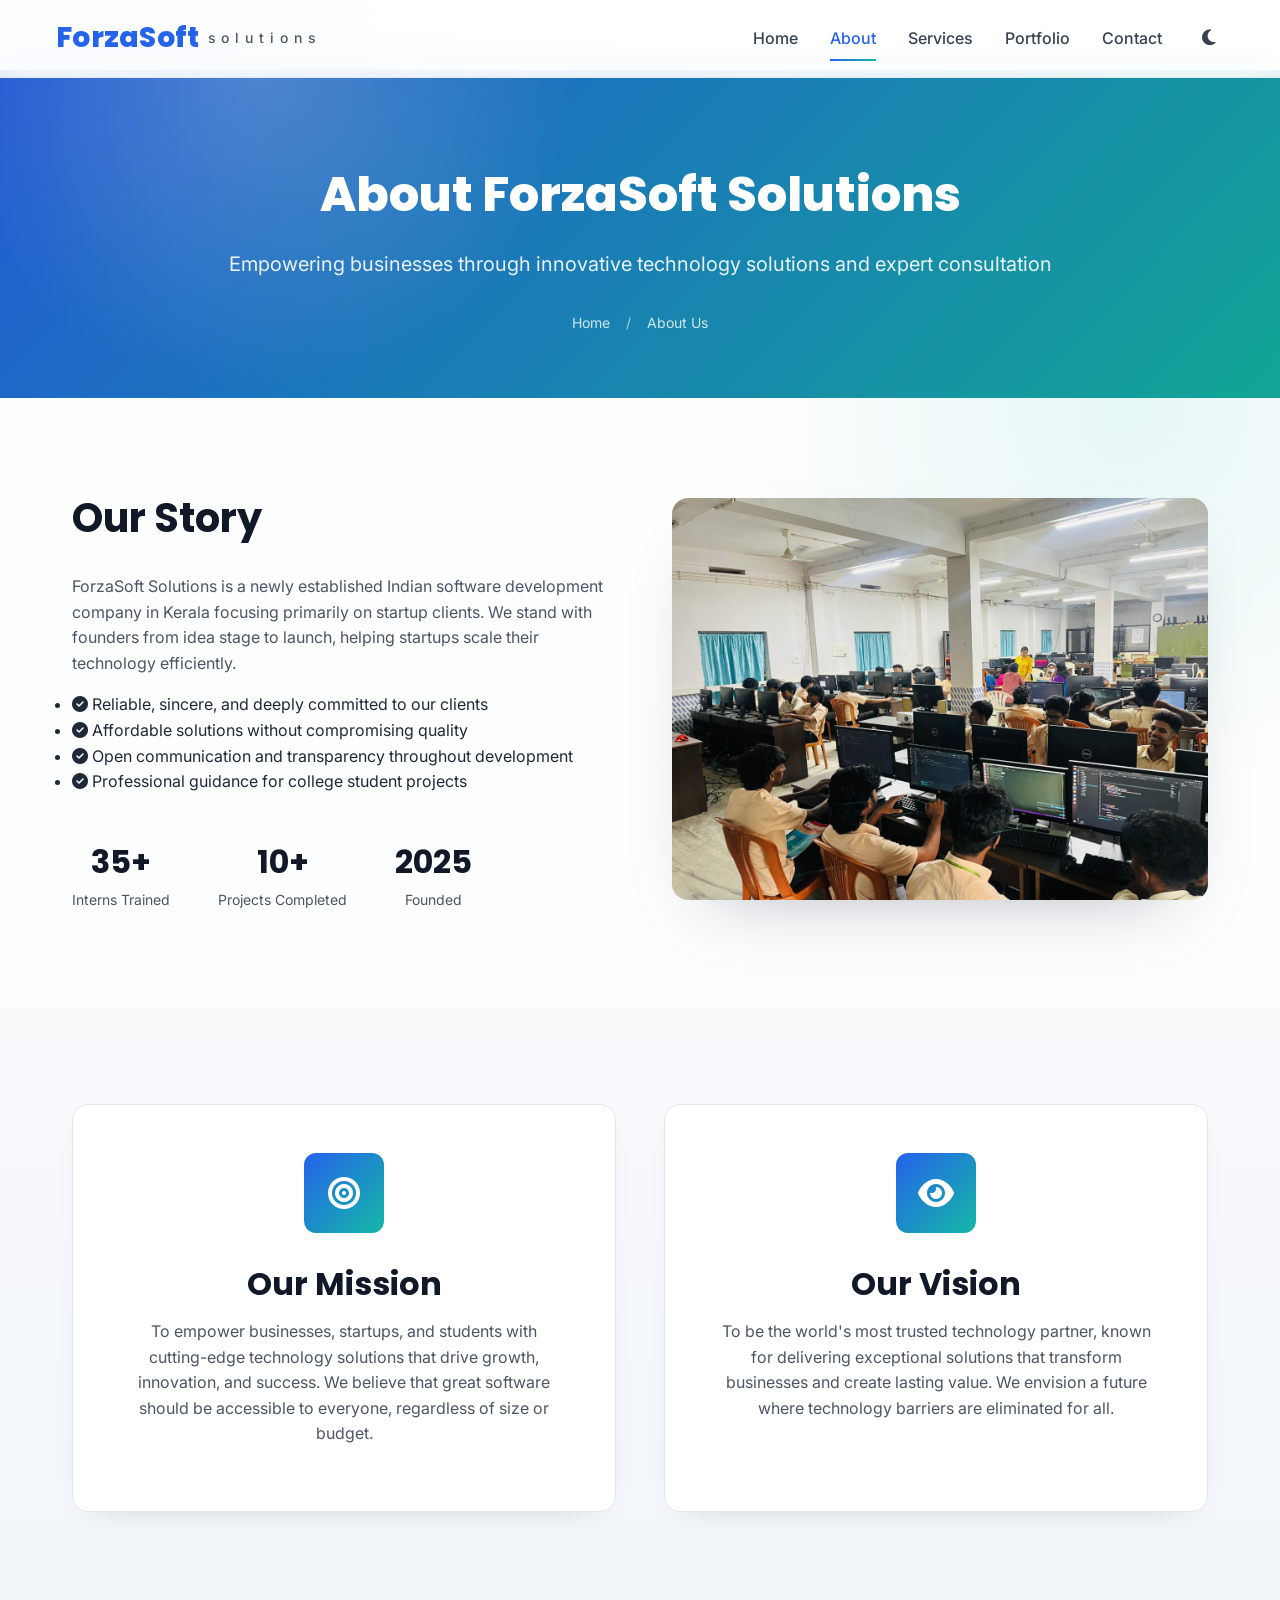
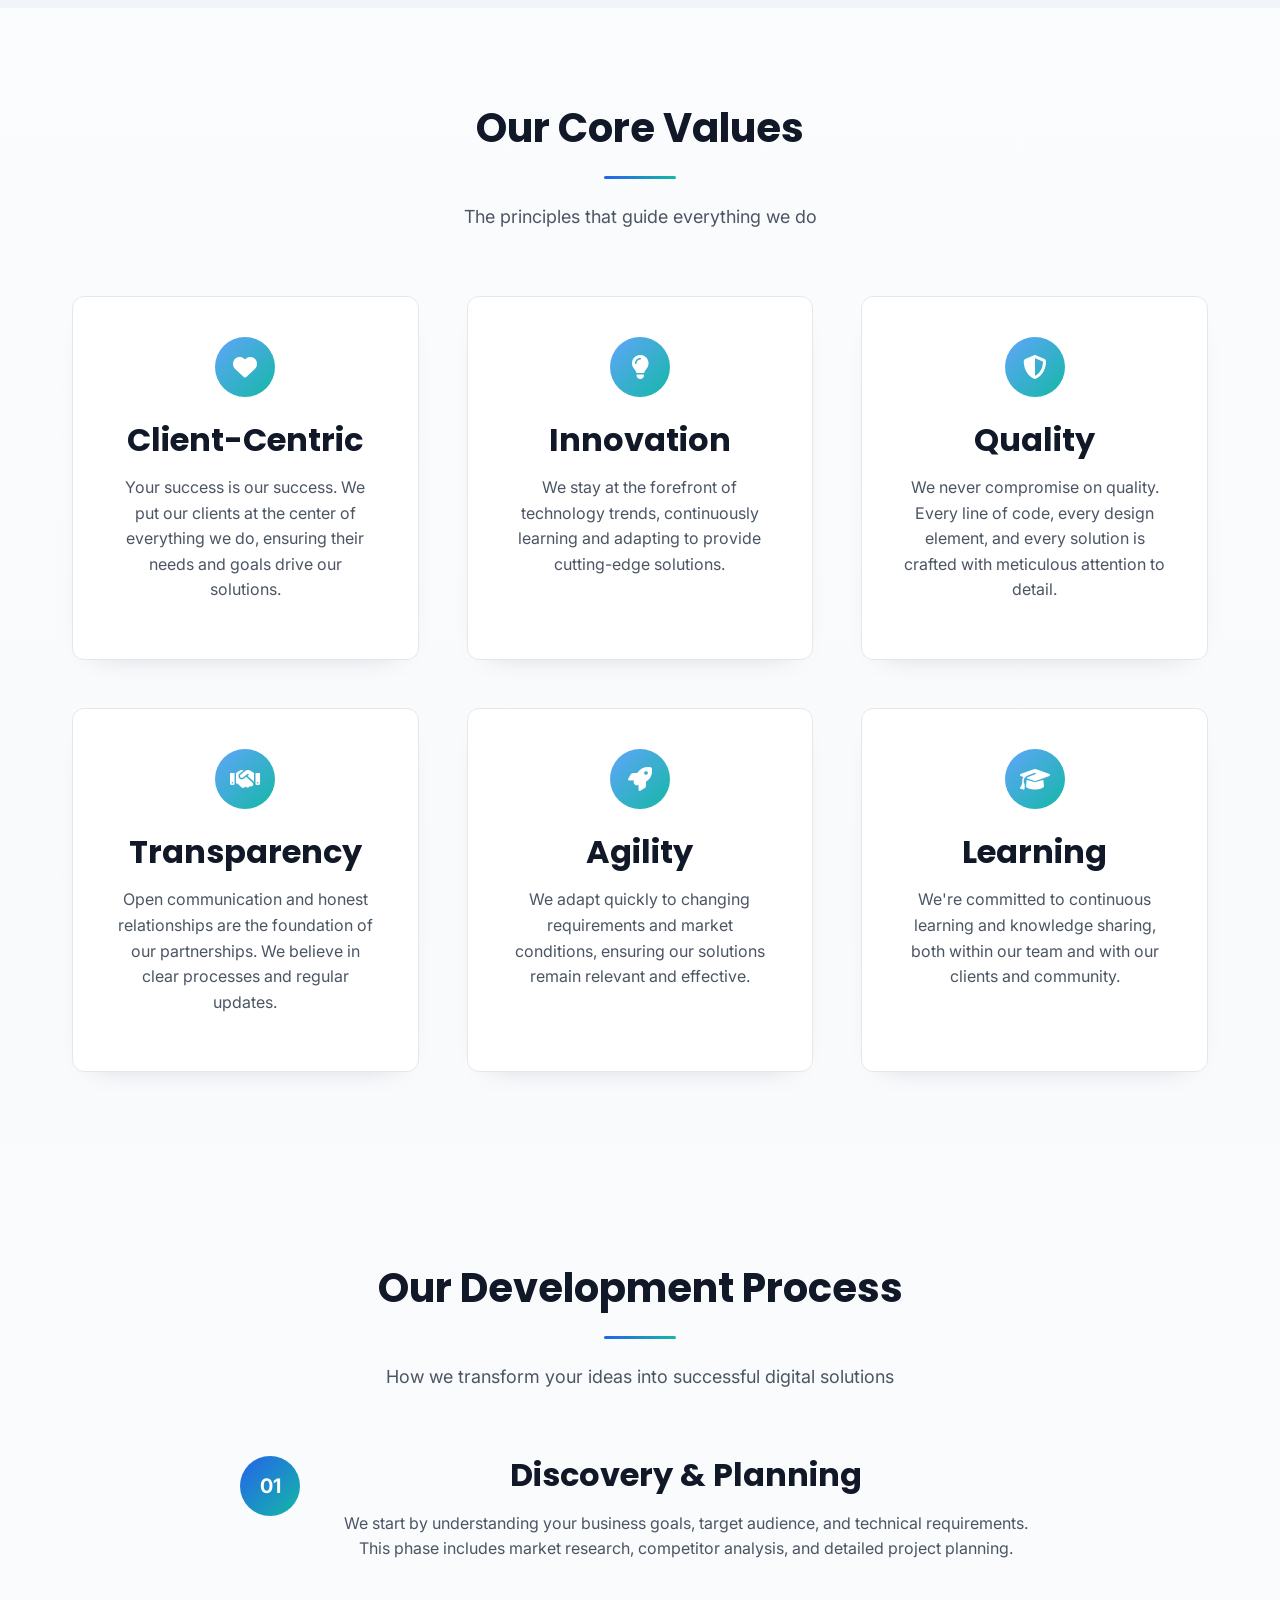
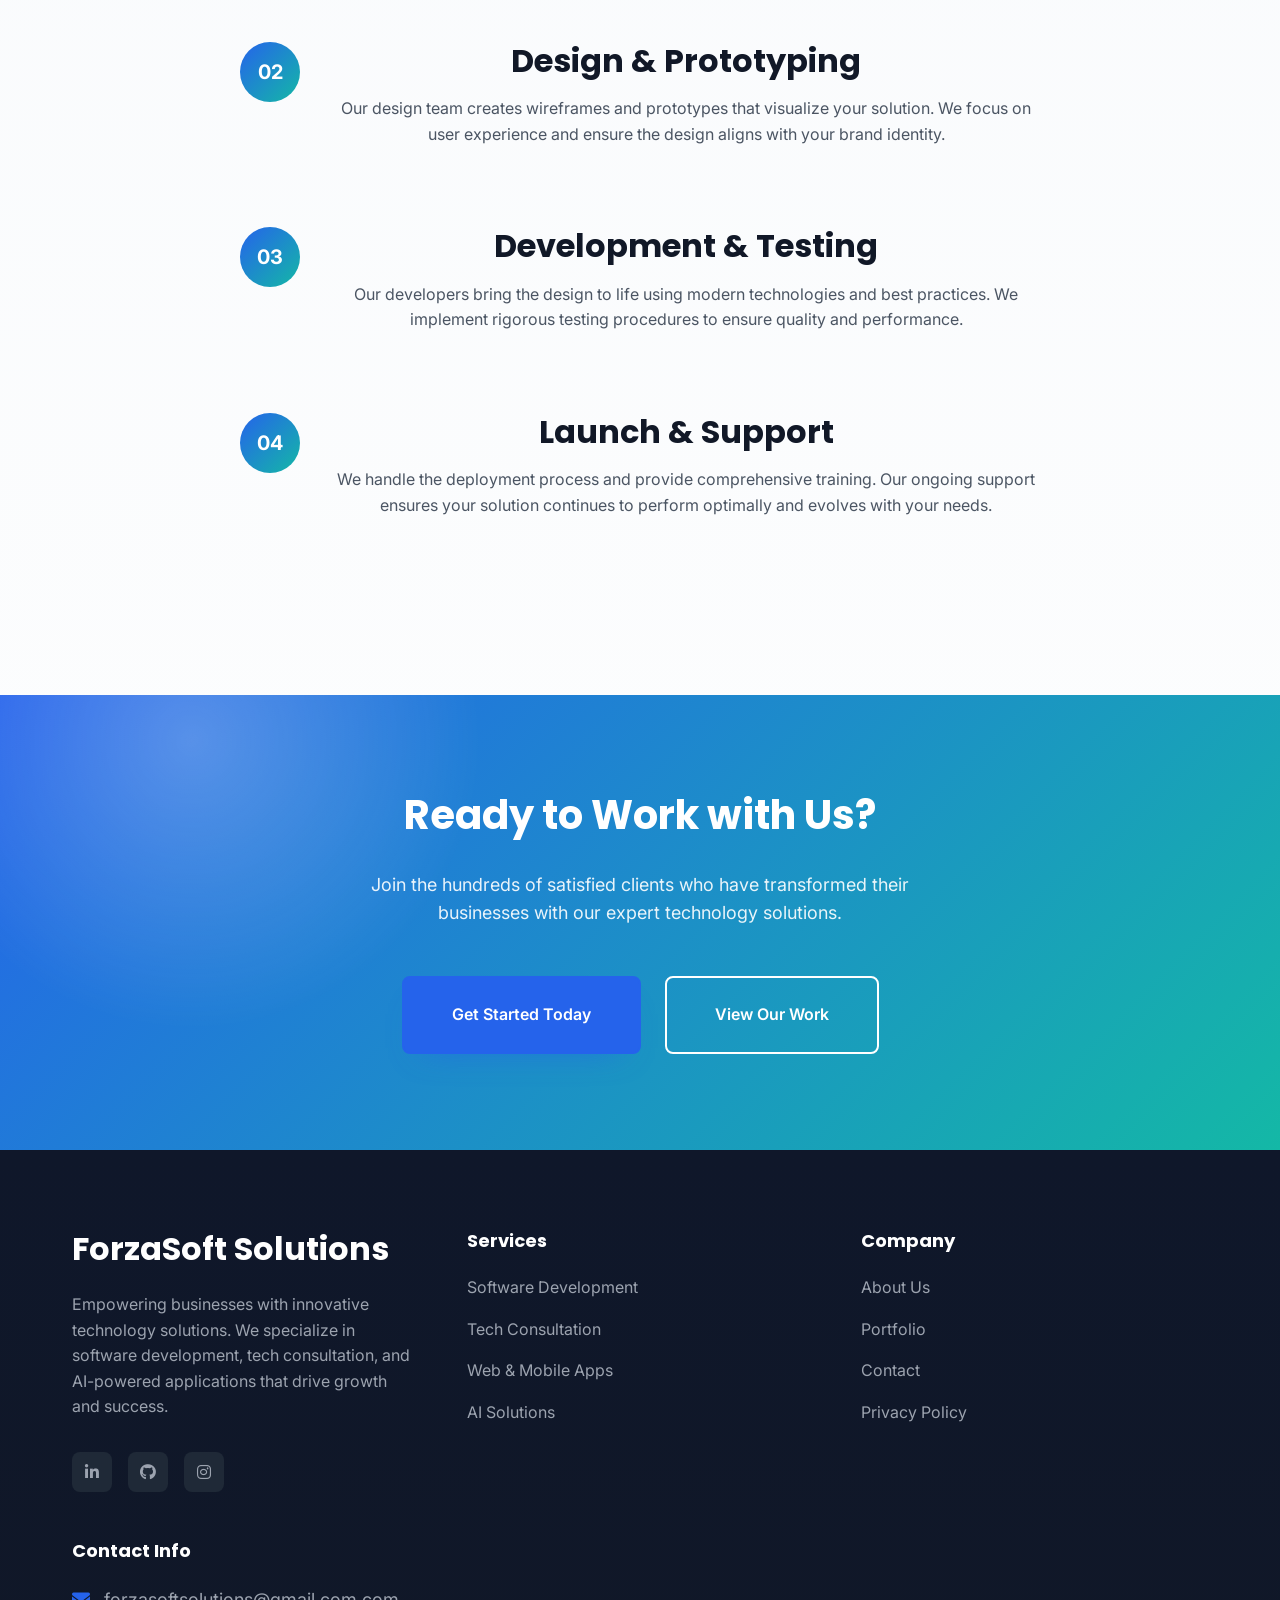
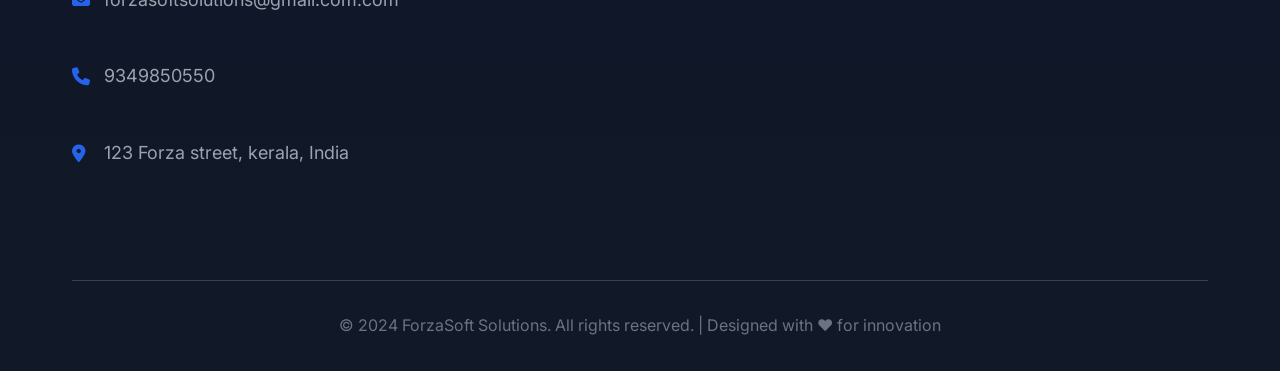
==== commit 72b62fcc: "Update about.html" ====
--- a/about.html
+++ b/about.html
@@ -82,33 +82,33 @@
                 <div class="content-grid">
                     <div class="content-text" data-aos="fade-right">
                         <h2>Our Story</h2>
-                        <p class="lead"><p>ForzaSoft Solutions is a newly established Indian software development company focusing primarily on startup clients. We stand with founders from idea stage to launch, helping startups scale their technology efficiently.</p>
+                        <p class="lead"><p>ForzaSoft Solutions is a newly established Indian software development company in Kerala focusing primarily on startup clients. We stand with founders from idea stage to launch, helping startups scale their technology efficiently.</p>
                     <ul class="about-points">
                         <li><i class="fas fa-check-circle"></i> Reliable, sincere, and deeply committed to our clients</li>
                         <li><i class="fas fa-check-circle"></i> Affordable solutions without compromising quality</li>
                         <li><i class="fas fa-check-circle"></i> Open communication and transparency throughout development</li>
                         <li><i class="fas fa-check-circle"></i> Professional guidance for college student projects</li>
-                    </ul><div class="story-stats">
-                            <div class="stat-item">
-                                <h3>35+</h3>
-                                <p>Interns Trained</p>
-                            </div>
-                            <div class="stat-item">
-                                <h3>10+</h3>
-                                <p>Projects Completed</p>
-                            </div>
-                            <div class="stat-item">
-                                <h3>2025</h3>
-                                <p>Founded</p>
-                            </div>
-                        </div>
-                    </div>
-                    <div class="content-image" data-aos="fade-left">
-                        <img src="assets/images/internship-lab-2.jpeg" alt="ForzaSoft Solutions internship session with interns coding in a computer lab">
-                    </div>
-                </div>
-            </div>
-        </section>
+                    </ul><div class="story-stats">
+                            <div class="stat-item">
+                                <h3>35+</h3>
+                                <p>Interns Trained</p>
+                            </div>
+                            <div class="stat-item">
+                                <h3>10+</h3>
+                                <p>Projects Completed</p>
+                            </div>
+                            <div class="stat-item">
+                                <h3>2025</h3>
+                                <p>Founded</p>
+                            </div>
+                        </div>
+                    </div>
+                    <div class="content-image" data-aos="fade-left">
+                        <img src="assets/images/internship-lab-2.jpeg" alt="ForzaSoft Solutions internship session with interns coding in a computer lab">
+                    </div>
+                </div>
+            </div>
+        </section>
 
         <!-- Mission & Vision -->
         <section class="mission-vision section-padding bg-light">
@@ -306,4 +306,4 @@
     <script src="https://unpkg.com/aos@2.3.1/dist/aos.js"></script>
     <script src="scripts.js"></script>
 </body>
-</html>
+</html>
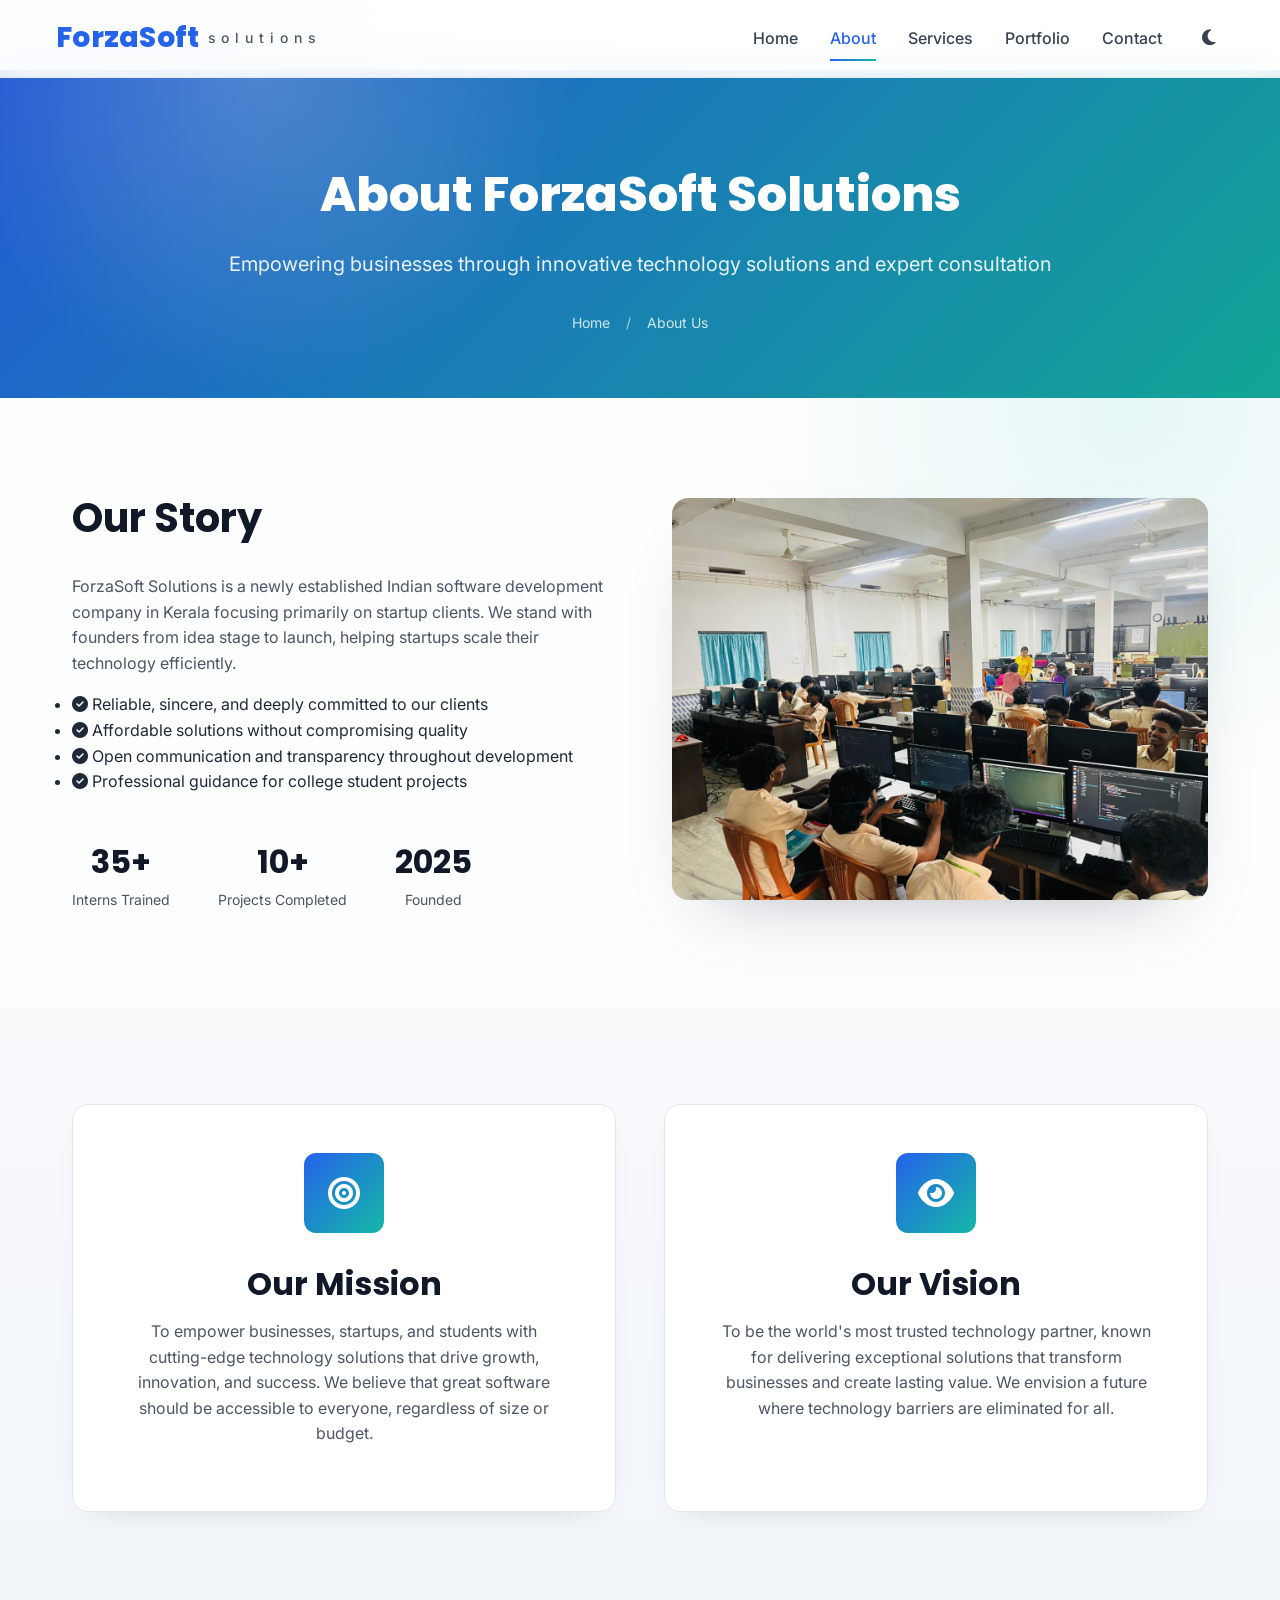
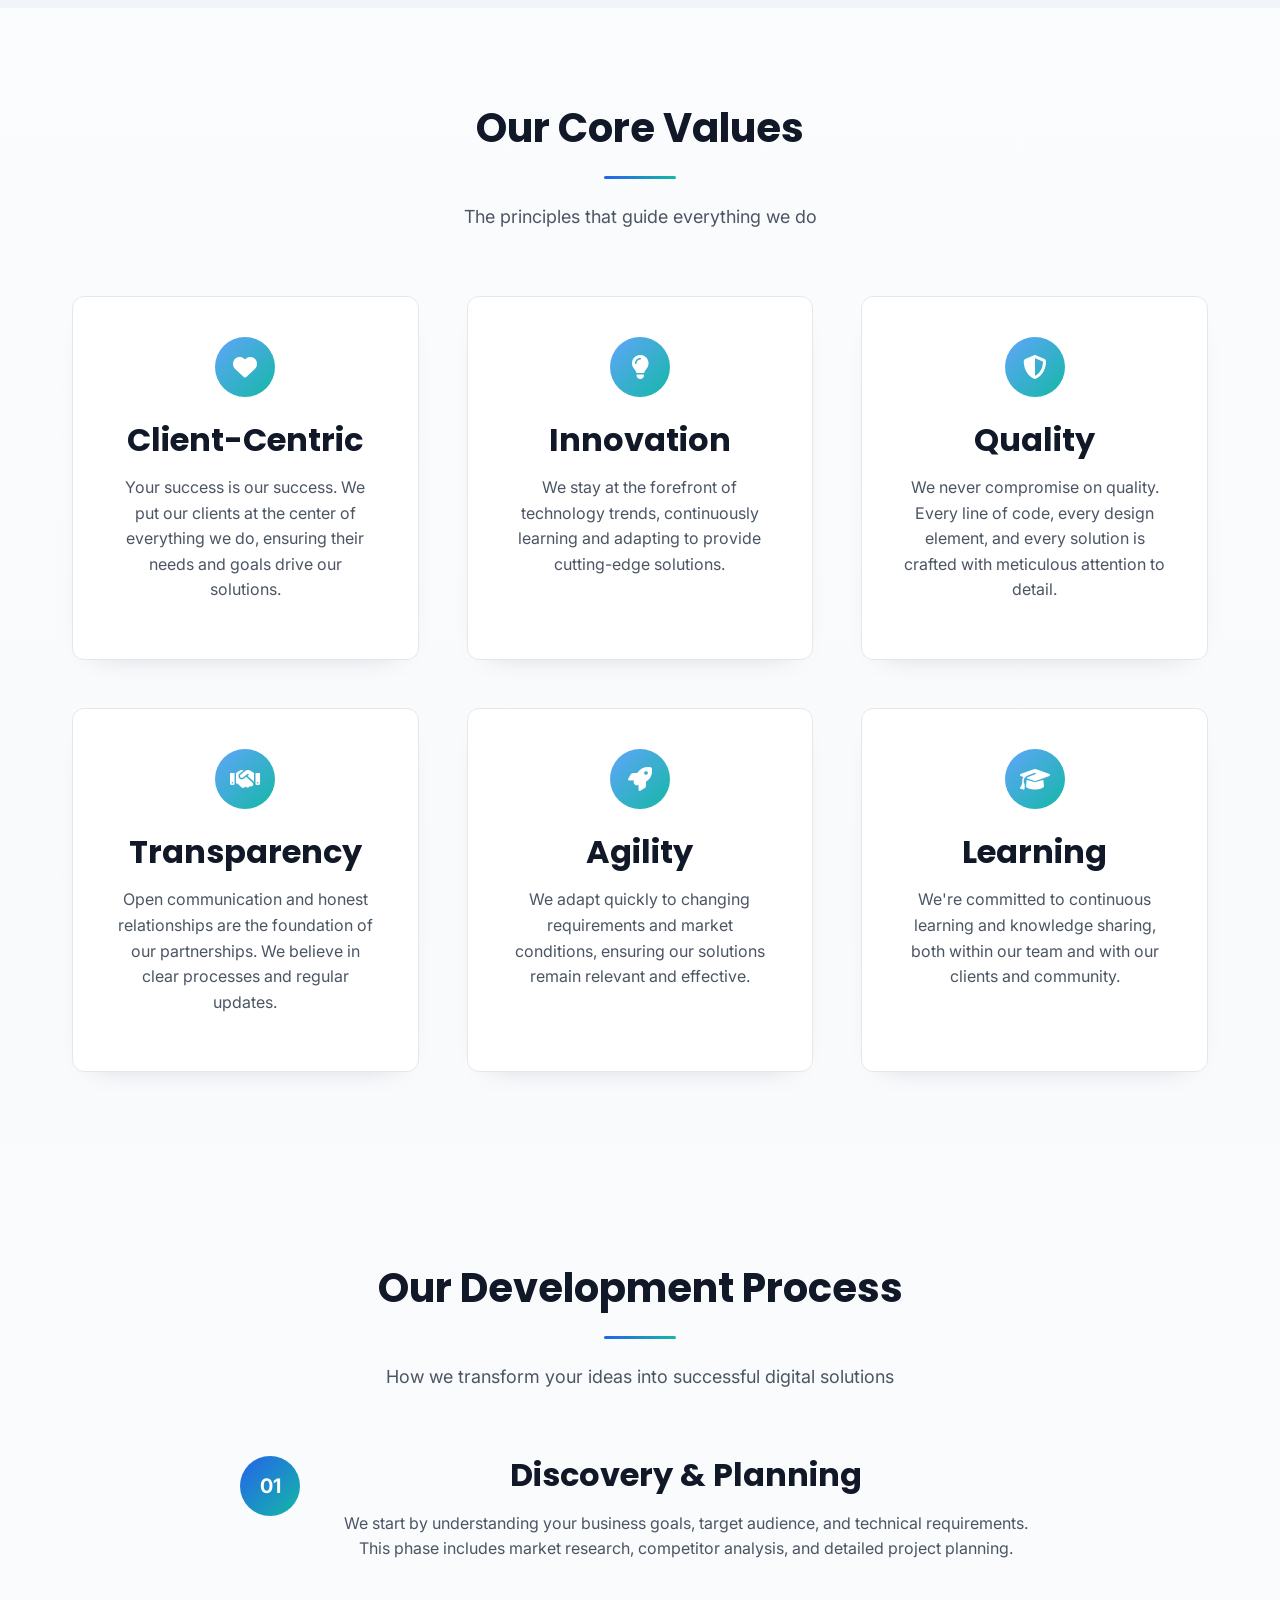
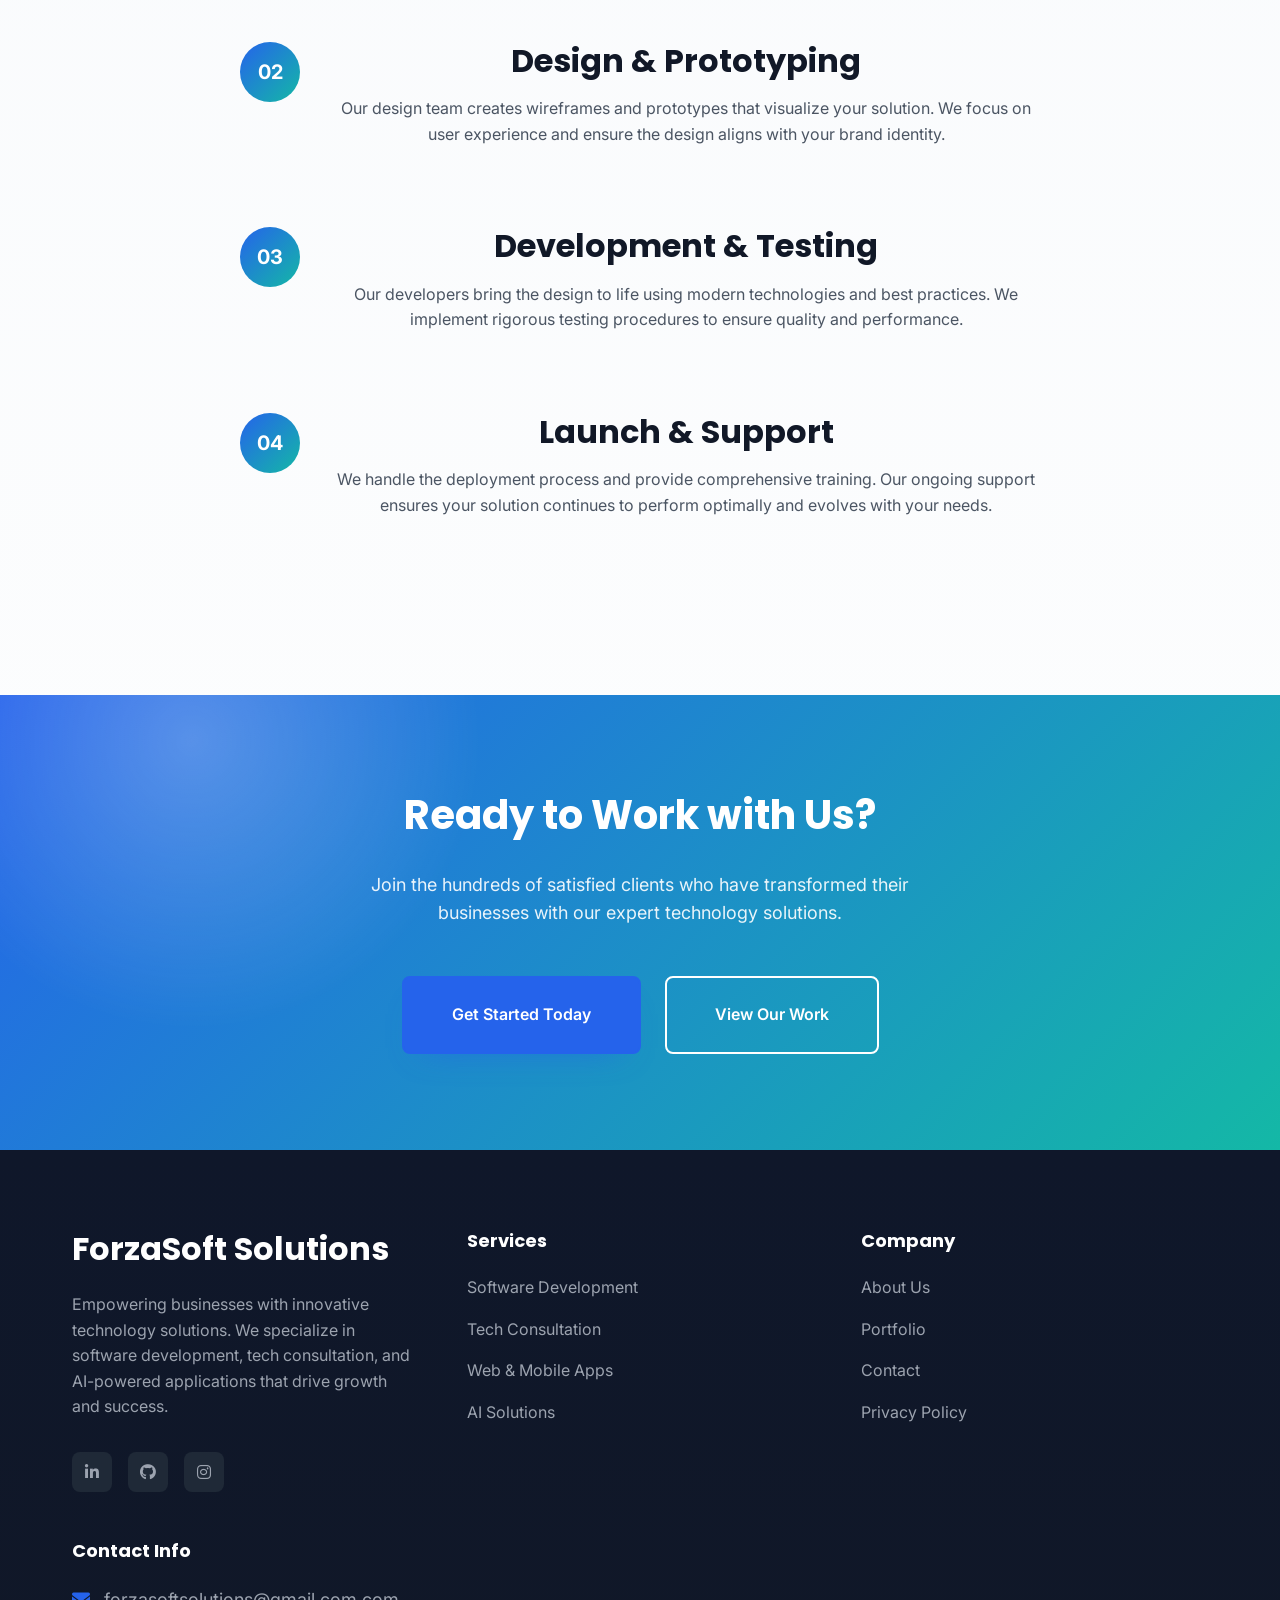
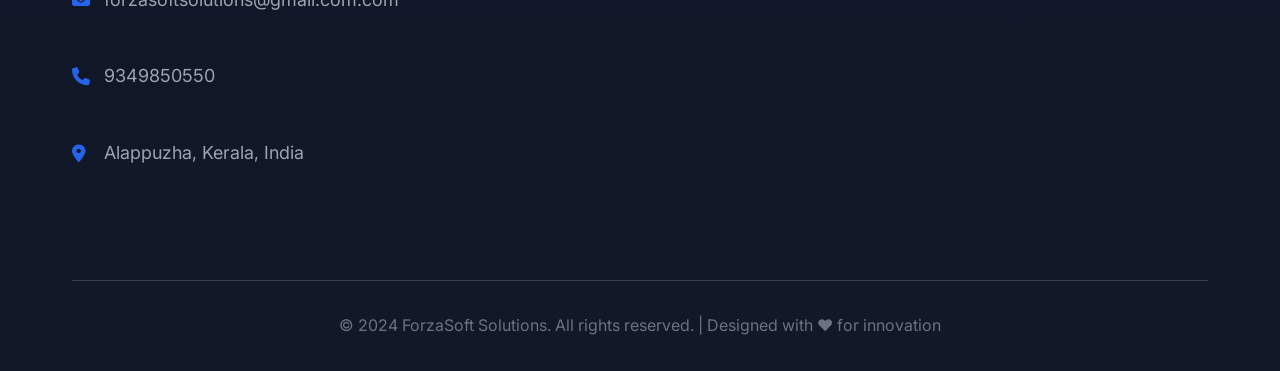
==== commit 0db149f1: "Update about.html" ====
--- a/about.html
+++ b/about.html
@@ -287,7 +287,7 @@
                     <div class="contact-info">
                         <p><i class="fas fa-envelope"></i> forzasoftsolutions@gmail.com.com</p>
                         <p><i class="fas fa-phone"></i> 9349850550</p>
-                        <p><i class="fas fa-map-marker-alt"></i> 123 Forza street, kerala, India</p>
+                        <p><i class="fas fa-map-marker-alt"></i> Alappuzha, Kerala, India</p>
                     </div>
                 </div>
             </div>
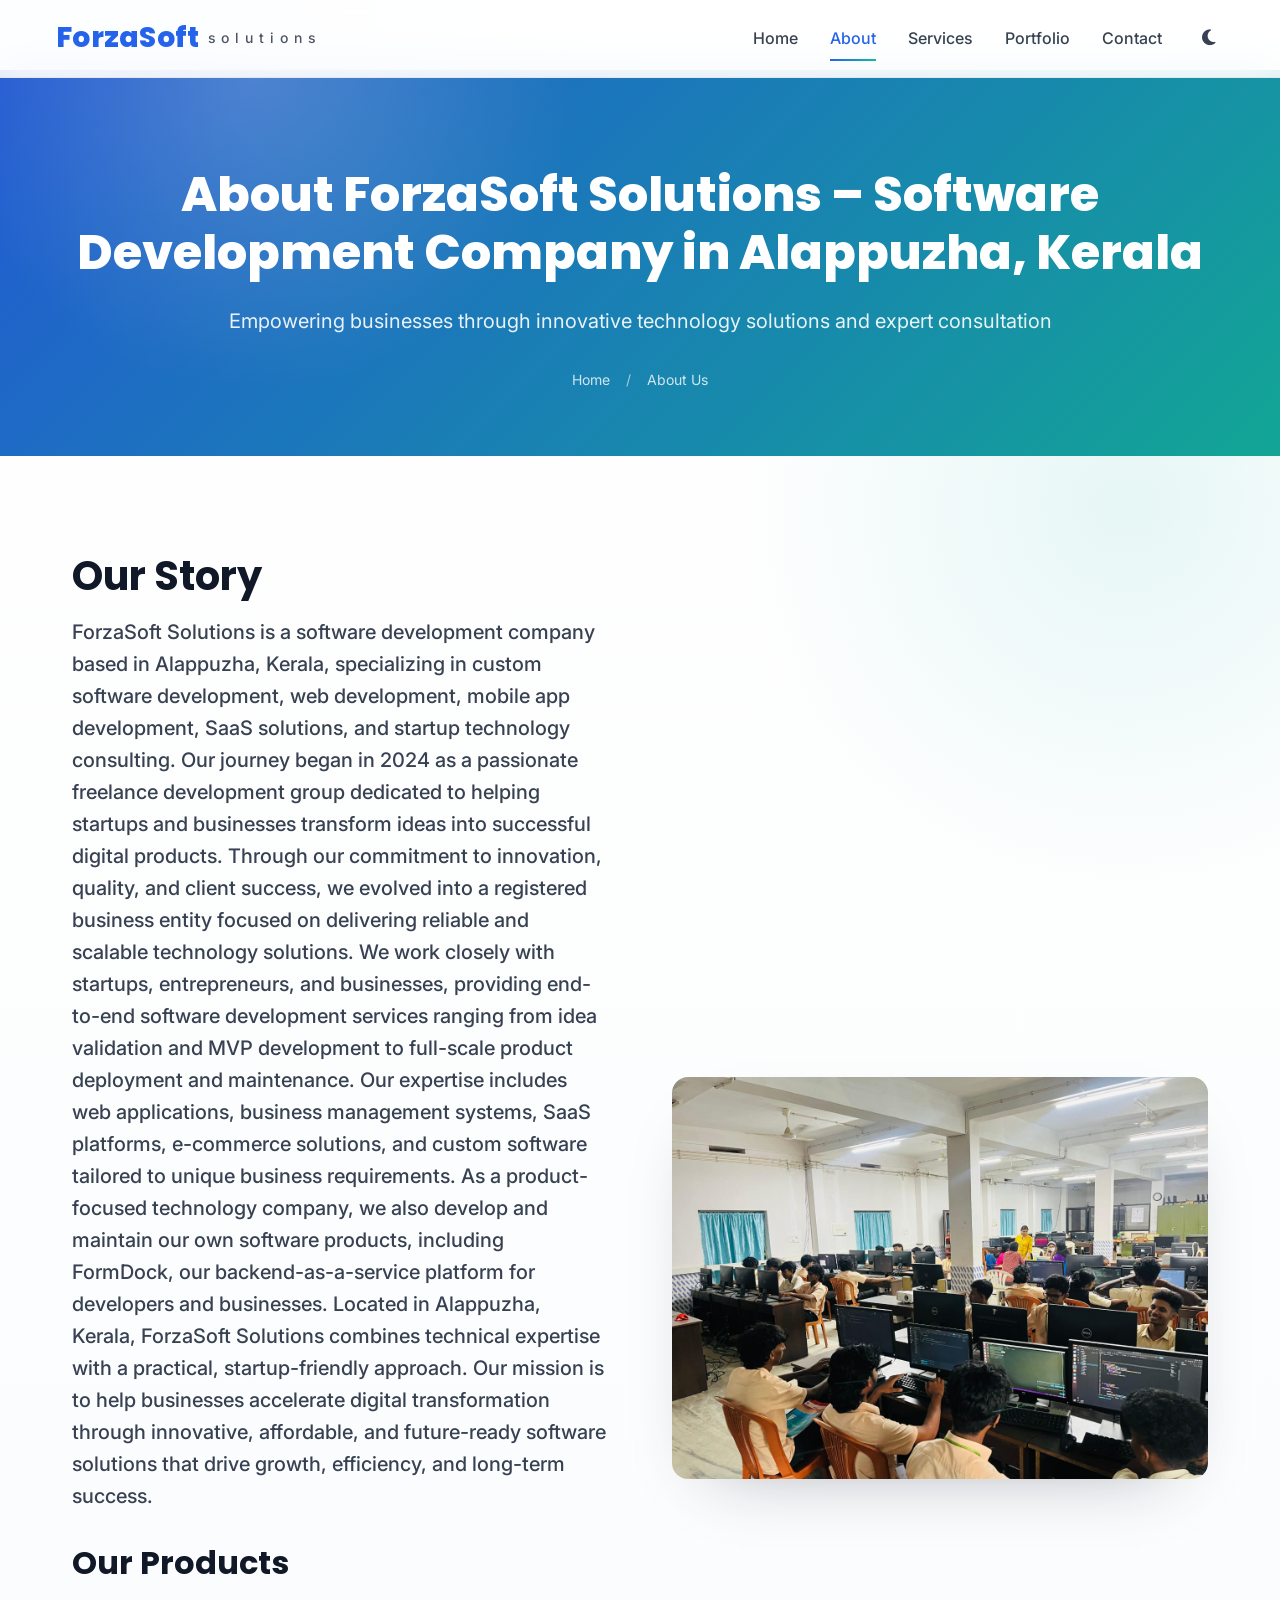
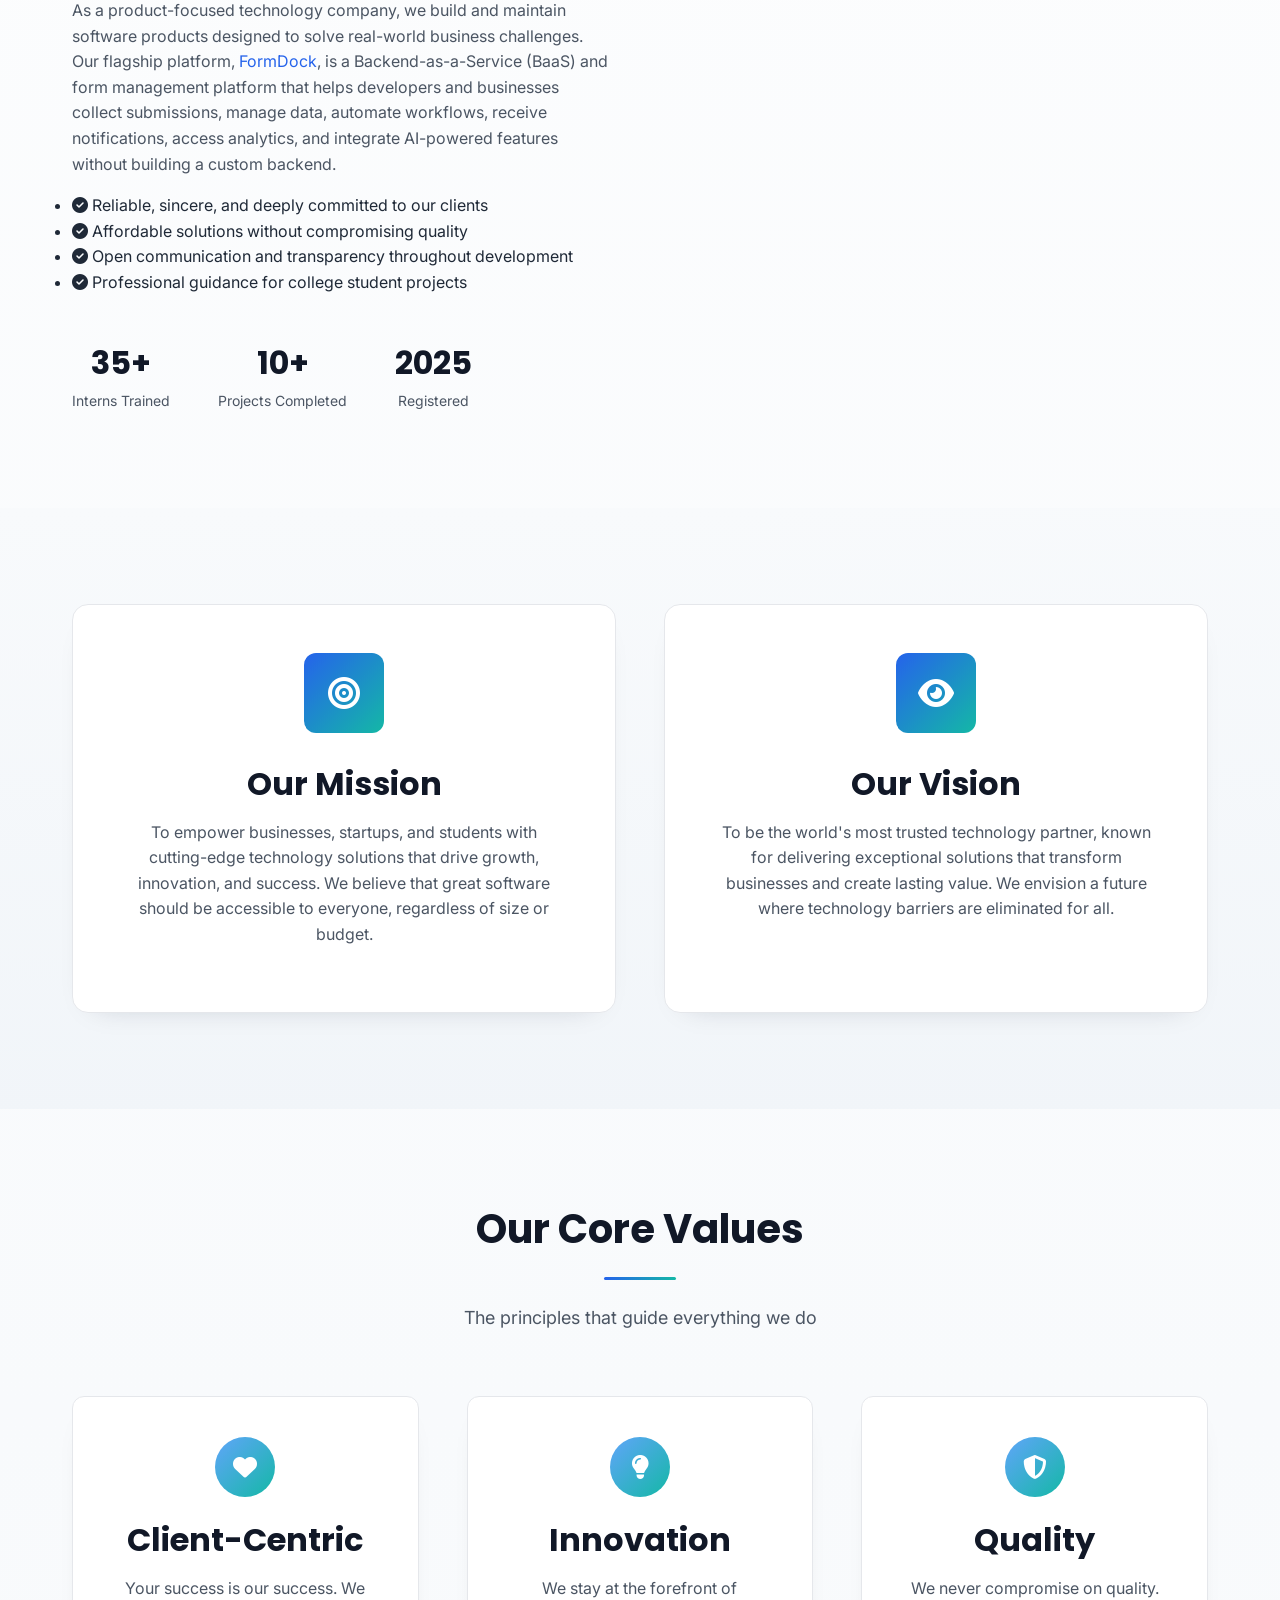
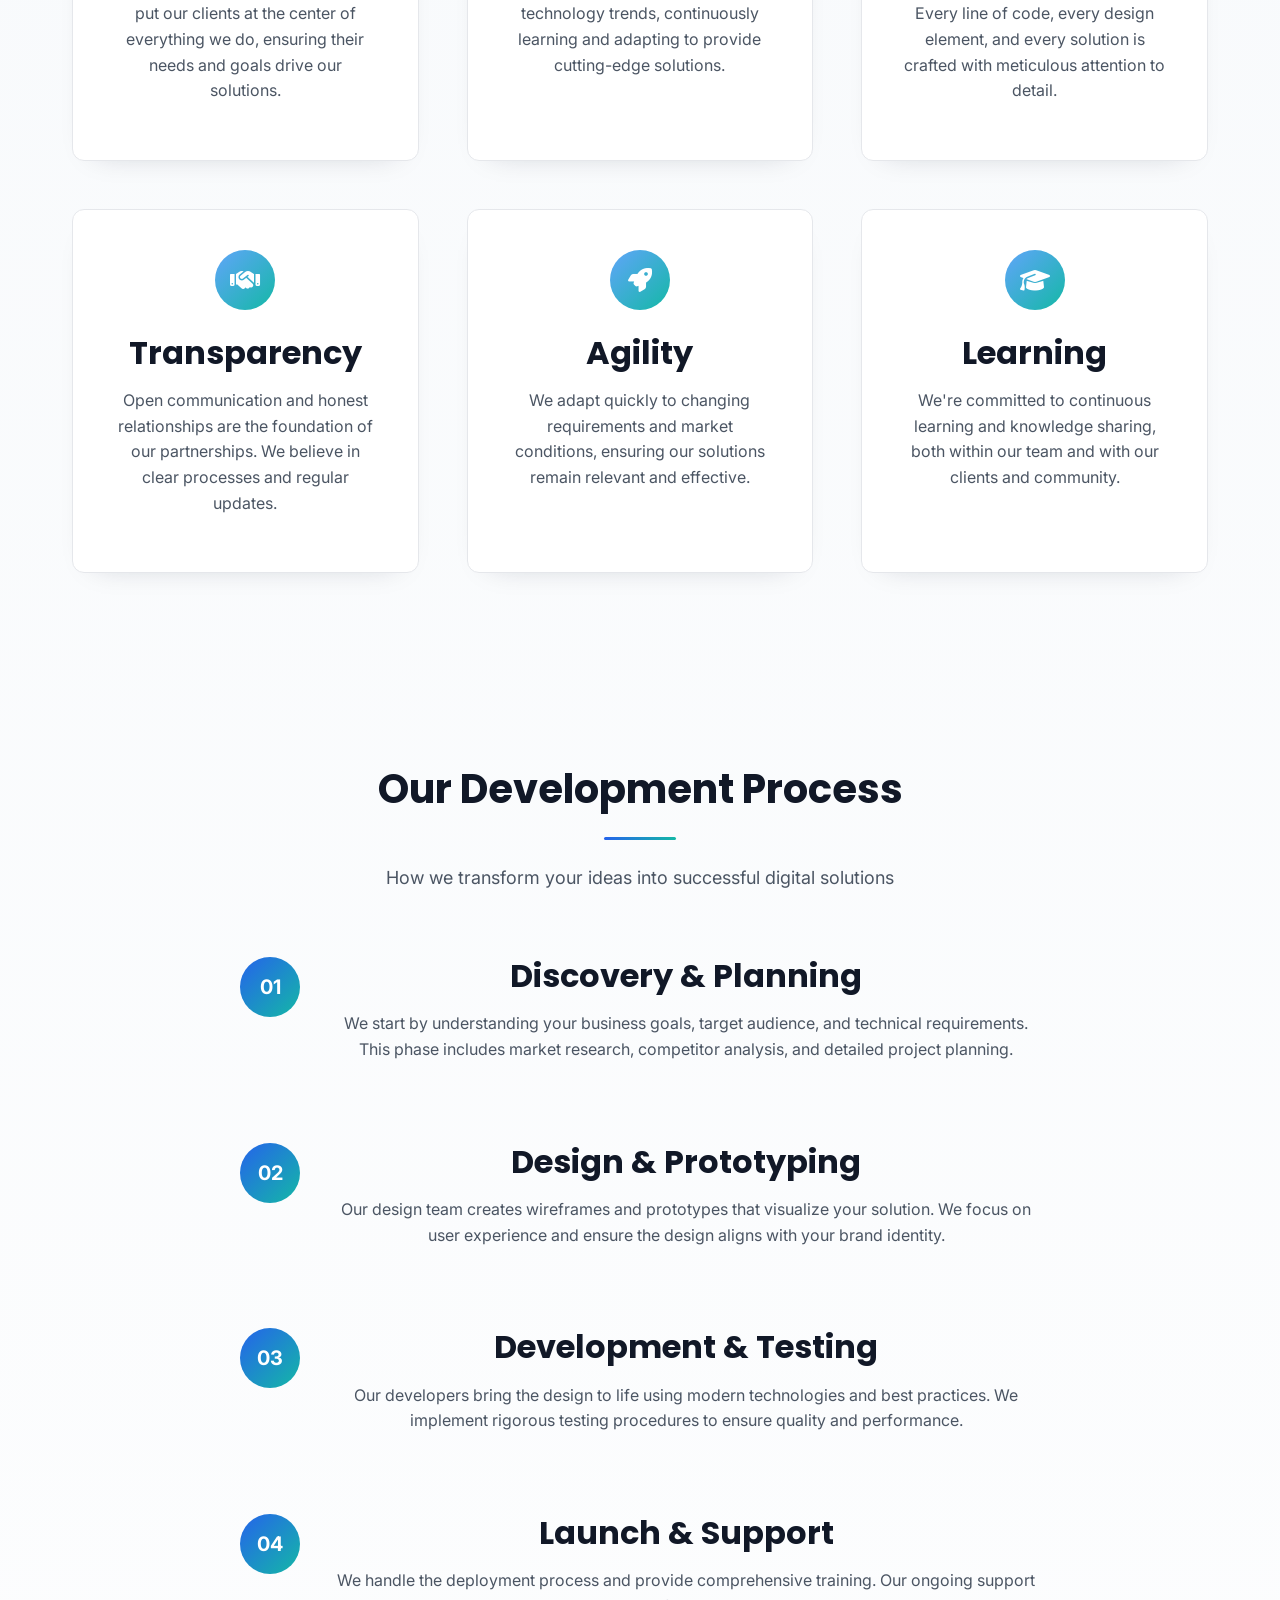
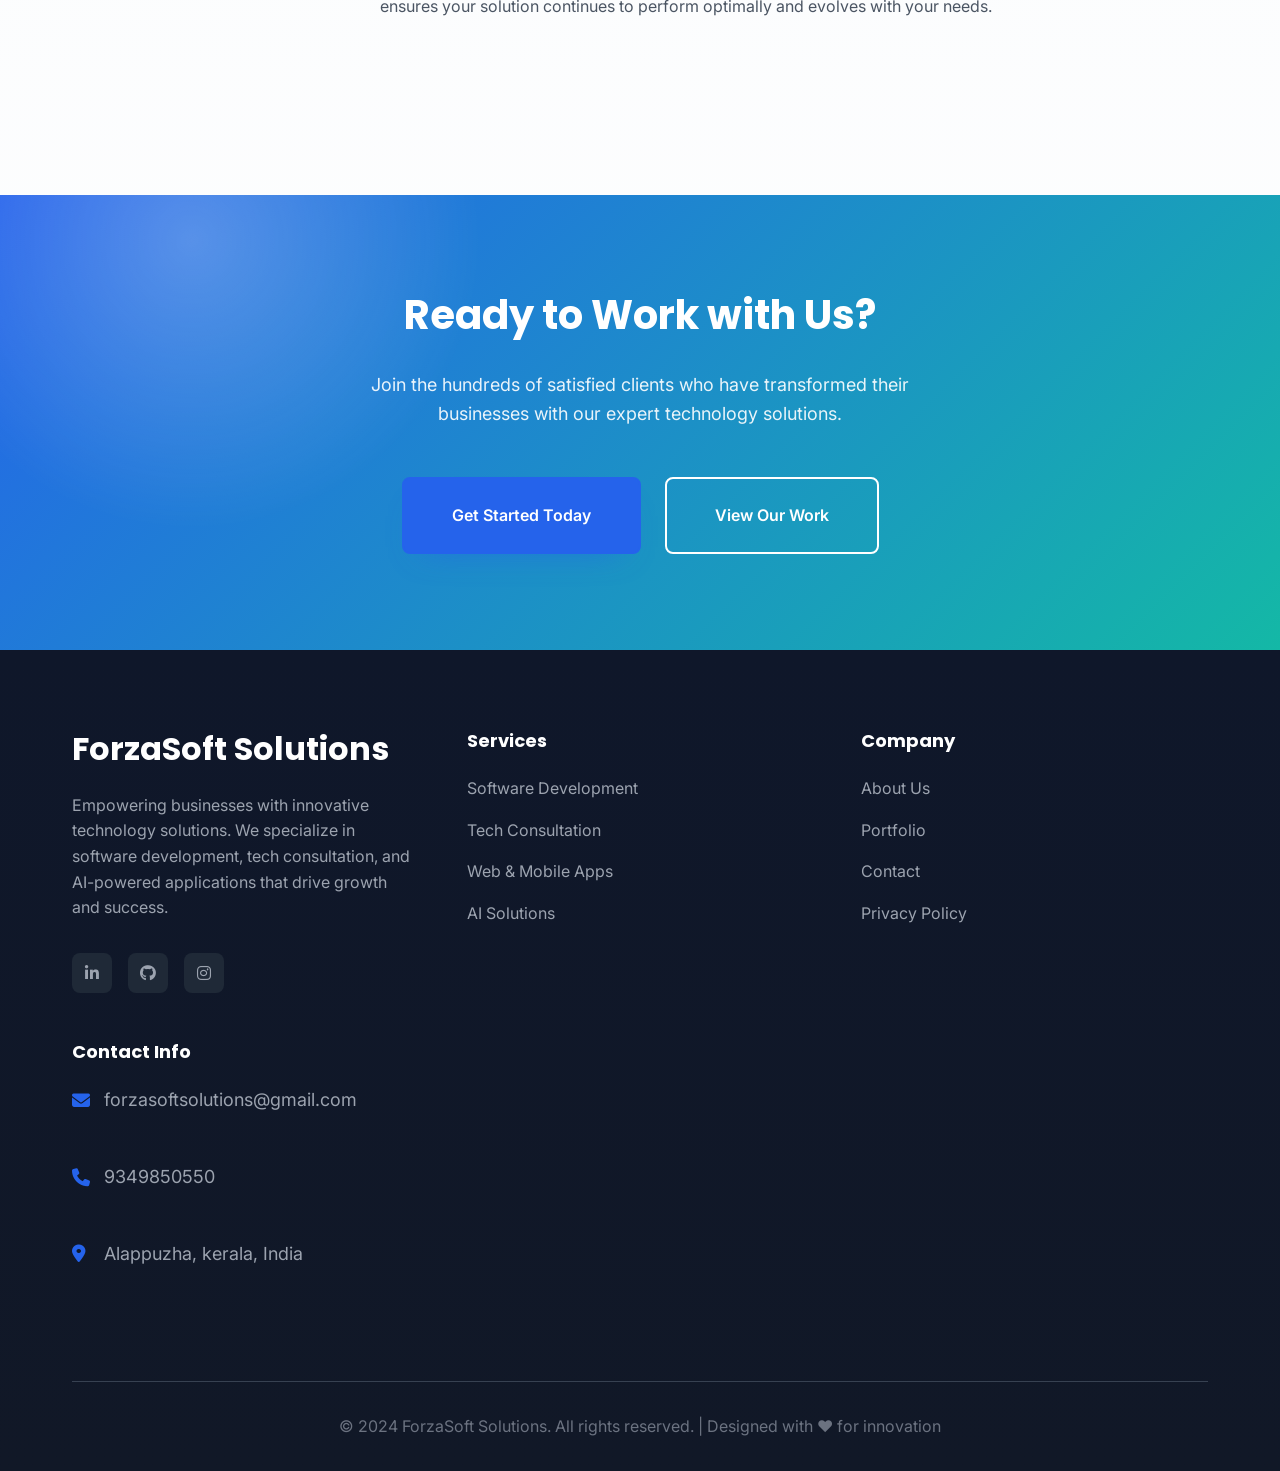
==== commit 57022703: "Update about.html" ====
--- a/about.html
+++ b/about.html
@@ -3,8 +3,8 @@
 <head>
     <meta charset="UTF-8">
     <meta name="viewport" content="width=device-width, initial-scale=1.0">
-    <title>About Us - ForzaSoft Solutions | Our Story & Team</title>
-    <meta name="description" content="Learn about ForzaSoft Solutions - our mission, values, and expert team dedicated to delivering innovative software development and tech consultation services.">
+    <title>About Us - ForzaSoft Solutions |Software Development Company in Alappuzha, Kerala</title>
+    <meta name="description" content="Learn about ForzaSoft Solutions, a software development company in Alappuzha, Kerala. We specialize in web development, mobile app development, SaaS solutions, startup MVP development, and custom software products including FormDock.">
     <meta name="keywords" content="about ForzaSoft Solutions, software development team, tech consultation experts, company mission">
     
     <!-- Open Graph Meta Tags -->
@@ -62,7 +62,7 @@
     <header class="page-header">
         <div class="container">
             <div class="page-header-content" data-aos="fade-up">
-                <h1>About ForzaSoft Solutions</h1>
+                <h1>About ForzaSoft Solutions – Software Development Company in Alappuzha, Kerala</h1>
                 <p>Empowering businesses through innovative technology solutions and expert consultation</p>
                 <nav aria-label="breadcrumb">
                     <ol class="breadcrumb">
@@ -82,13 +82,28 @@
                 <div class="content-grid">
                     <div class="content-text" data-aos="fade-right">
                         <h2>Our Story</h2>
-                        <p class="lead"><p>ForzaSoft Solutions is a newly established Indian software development company in Kerala focusing primarily on startup clients. We stand with founders from idea stage to launch, helping startups scale their technology efficiently.</p>
+                        <p class="lead">ForzaSoft Solutions is a software development company based in Alappuzha, Kerala, specializing in custom software development, web development, mobile app development, SaaS solutions, and startup technology consulting. Our journey began in 2024 as a passionate freelance development group dedicated to helping startups and businesses transform ideas into successful digital products. Through our commitment to innovation, quality, and client success, we evolved into a registered business entity focused on delivering reliable and scalable technology solutions.
+
+We work closely with startups, entrepreneurs, and businesses, providing end-to-end software development services ranging from idea validation and MVP development to full-scale product deployment and maintenance. Our expertise includes web applications, business management systems, SaaS platforms, e-commerce solutions, and custom software tailored to unique business requirements.
+
+As a product-focused technology company, we also develop and maintain our own software products, including FormDock, our backend-as-a-service platform for developers and businesses.
+
+Located in Alappuzha, Kerala, ForzaSoft Solutions combines technical expertise with a practical, startup-friendly approach. Our mission is to help businesses accelerate digital transformation through innovative, affordable, and future-ready software solutions that drive growth, efficiency, and long-term success.
+</p>
+<h3>Our Products</h3>
+
+<p>
+As a product-focused technology company, we build and maintain software products designed to solve real-world business challenges. Our flagship platform,
+<a href="https://formdock.in" target="_blank" rel="noopener noreferrer">FormDock</a>,
+is a Backend-as-a-Service (BaaS) and form management platform that helps developers and businesses collect submissions, manage data, automate workflows, receive notifications, access analytics, and integrate AI-powered features without building a custom backend.
+</p>
                     <ul class="about-points">
                         <li><i class="fas fa-check-circle"></i> Reliable, sincere, and deeply committed to our clients</li>
                         <li><i class="fas fa-check-circle"></i> Affordable solutions without compromising quality</li>
                         <li><i class="fas fa-check-circle"></i> Open communication and transparency throughout development</li>
                         <li><i class="fas fa-check-circle"></i> Professional guidance for college student projects</li>
                     </ul><div class="story-stats">
+                        
                             <div class="stat-item">
                                 <h3>35+</h3>
                                 <p>Interns Trained</p>
@@ -99,16 +114,19 @@
                             </div>
                             <div class="stat-item">
                                 <h3>2025</h3>
-                                <p>Founded</p>
+                                <p>Registered</p>
                             </div>
-                        </div>
-                    </div>
+                            
+                        </div>
+                    </div>
+                    
                     <div class="content-image" data-aos="fade-left">
                         <img src="assets/images/internship-lab-2.jpeg" alt="ForzaSoft Solutions internship session with interns coding in a computer lab">
                     </div>
                 </div>
             </div>
         </section>
+        
 
         <!-- Mission & Vision -->
         <section class="mission-vision section-padding bg-light">
@@ -285,9 +303,9 @@
                 <div class="footer-section">
                     <h4>Contact Info</h4>
                     <div class="contact-info">
-                        <p><i class="fas fa-envelope"></i> forzasoftsolutions@gmail.com.com</p>
+                        <p><i class="fas fa-envelope"></i> forzasoftsolutions@gmail.com</p>
                         <p><i class="fas fa-phone"></i> 9349850550</p>
-                        <p><i class="fas fa-map-marker-alt"></i> Alappuzha, Kerala, India</p>
+                        <p><i class="fas fa-map-marker-alt"></i> Alappuzha, kerala, India</p>
                     </div>
                 </div>
             </div>
